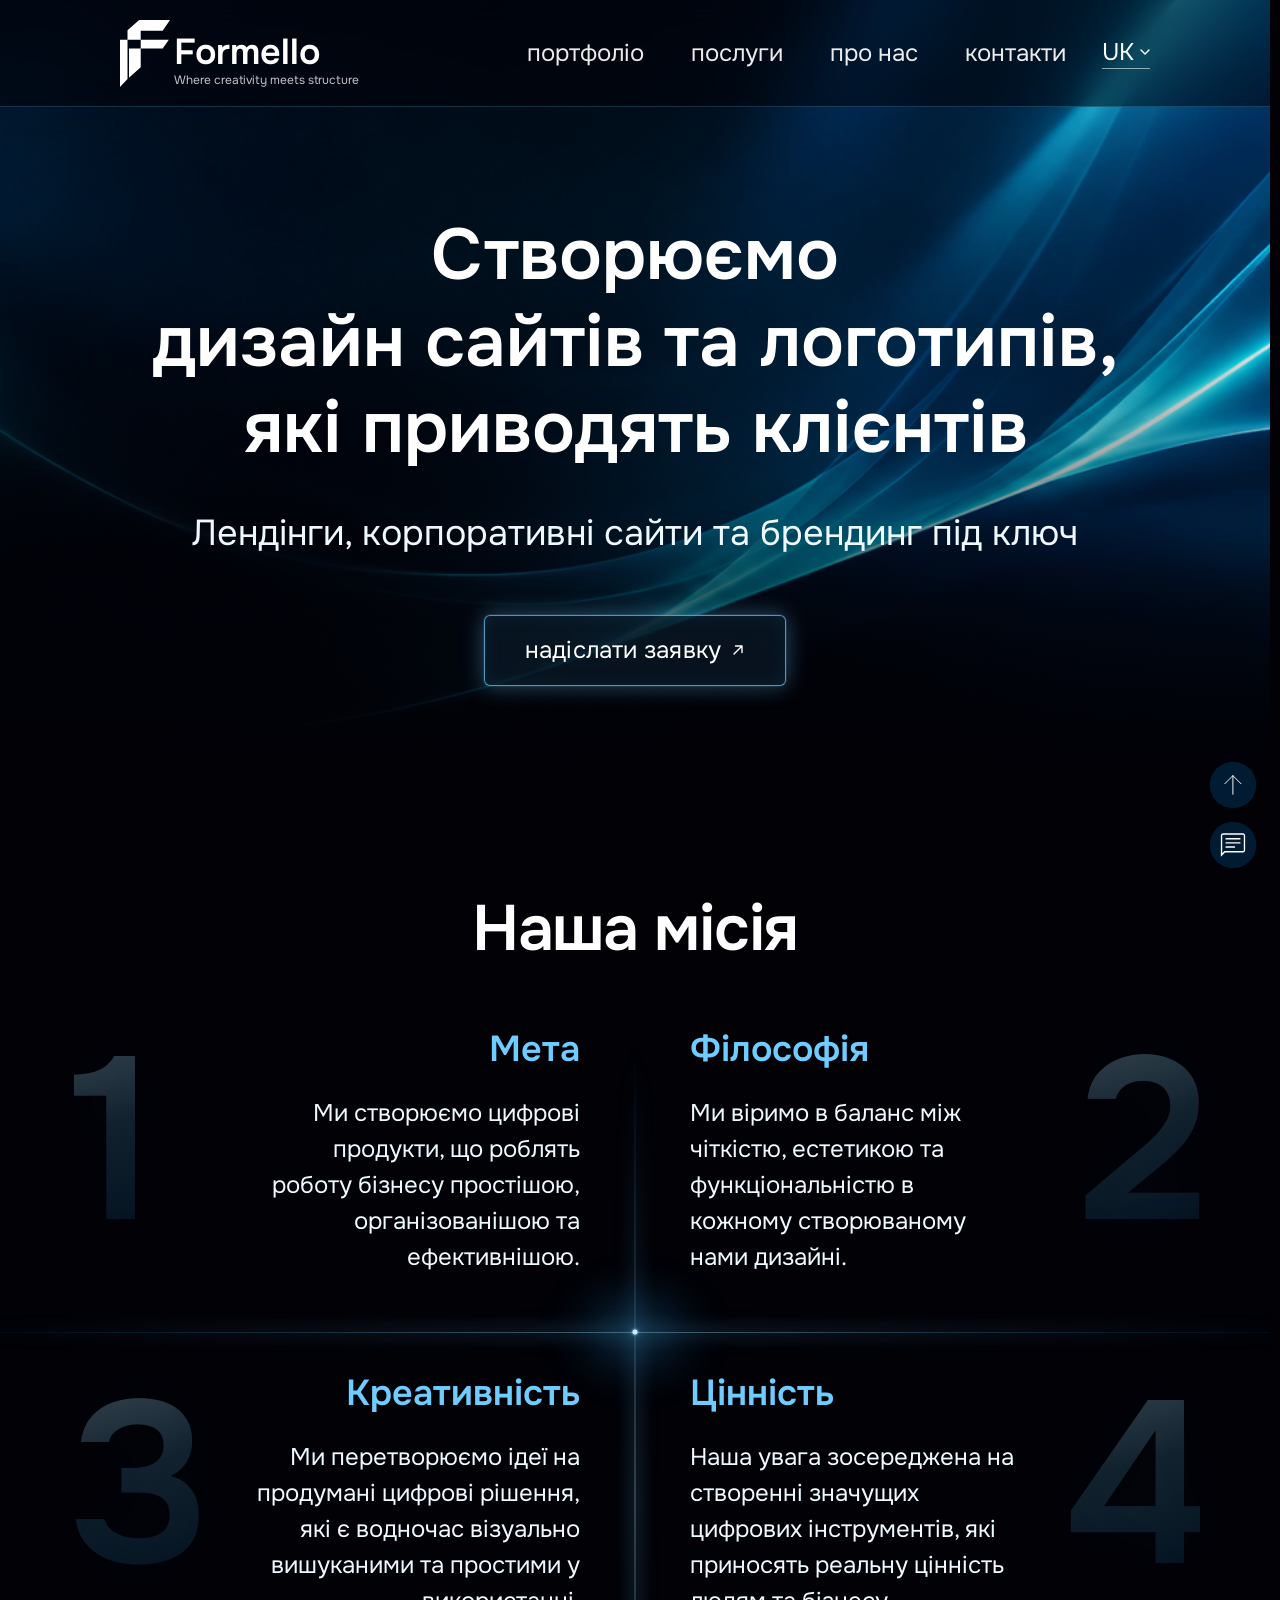
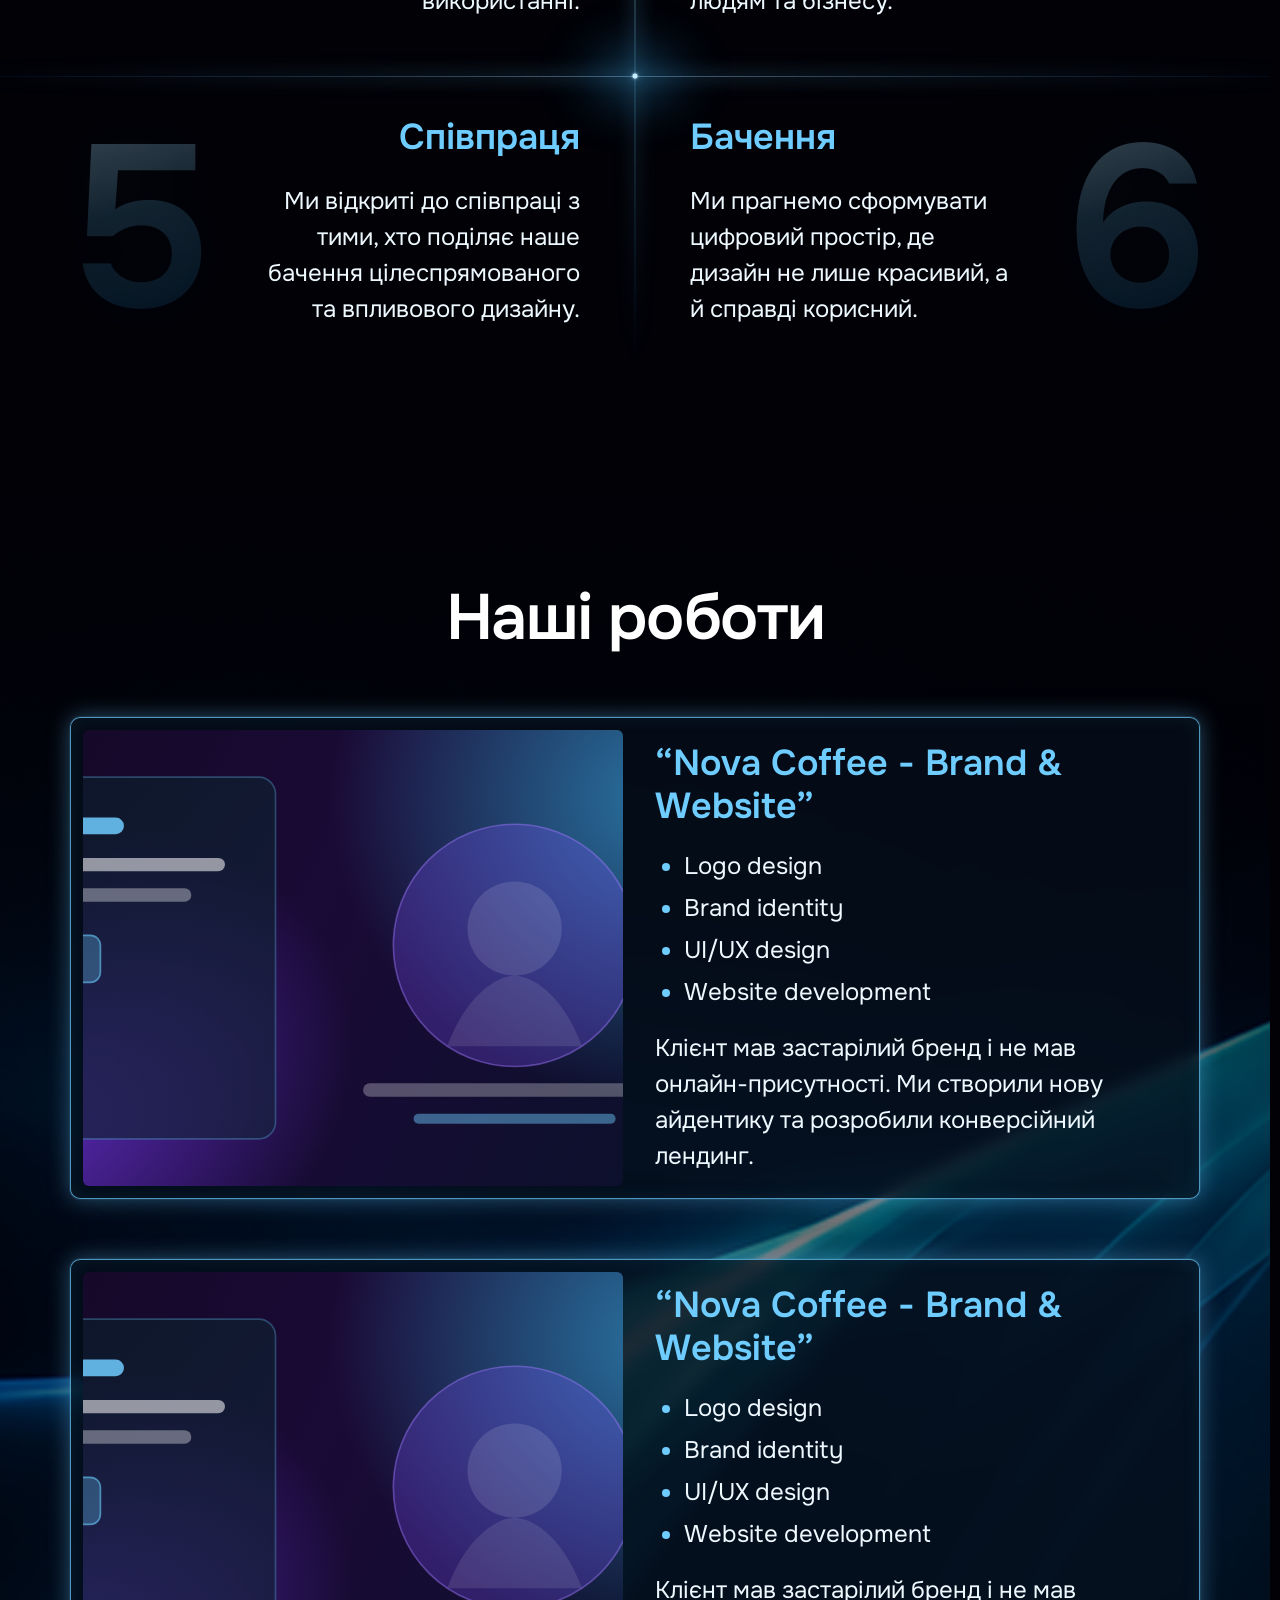
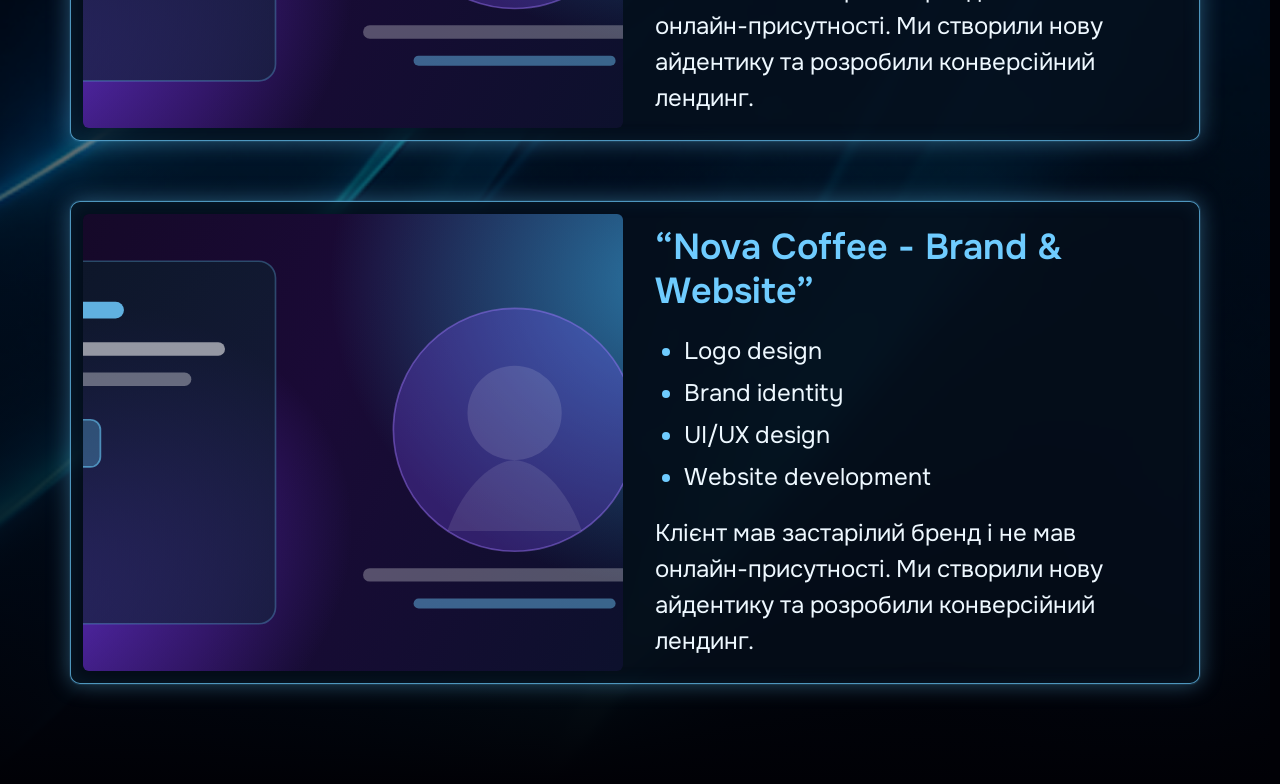
==== index.html @ 9271b9a9 "Add portfolio works section with UK/EN cards and atmospheric background. Co-authored-by: Cursor <cur" ====
<!DOCTYPE html>
<html lang="uk">
  <head>
    <meta charset="UTF-8" />
    <meta name="viewport" content="width=device-width, initial-scale=1.0" />
    <title data-i18n="title">Formello — дизайн сайтів та логотипів</title>
    <link rel="preconnect" href="https://fonts.googleapis.com" />
    <link rel="preconnect" href="https://fonts.gstatic.com" crossorigin />
    <link
      href="https://fonts.googleapis.com/css2?family=Onest:wght@400;600&display=swap"
      rel="stylesheet"
    />
    <link rel="stylesheet" href="styles.css" />
  </head>
  <body>
    <div class="page">
      <header class="site-header">
        <a class="logo" href="#top">
          <img
            class="logo__mark"
            src="assets/nav/logo-2.svg"
            width="50"
            height="67"
            alt=""
            aria-hidden="true"
          />
          <span class="logo__text">
            <span class="logo__name">Formello</span>
            <span class="logo__tag">Where creativity meets structure</span>
          </span>
        </a>

        <div class="header-right">
          <nav
            class="nav"
            id="site-nav"
            aria-label="Основна навігація"
            data-i18n-aria="navAria"
          >
            <a href="#portfolio" data-i18n="navPortfolio">портфоліо</a>
            <a href="#services" data-i18n="navServices">послуги</a>
            <a href="#about" data-i18n="navAbout">про нас</a>
            <a href="#contacts" data-i18n="navContacts">контакти</a>
          </nav>

          <button
            class="lang"
            type="button"
            data-lang="uk"
            aria-label="Мова: українська"
            data-i18n-aria="langAria"
          >
            <span class="lang__code">UK</span>
            <svg
              class="lang__chevron"
              width="10"
              height="6"
              viewBox="0 0 10 6"
              fill="none"
              aria-hidden="true"
            >
              <path
                d="M1 1l4 4 4-4"
                stroke="currentColor"
                stroke-width="1.4"
                stroke-linecap="round"
                stroke-linejoin="round"
              />
            </svg>
          </button>

          <button
            class="nav-toggle"
            type="button"
            aria-expanded="false"
            aria-controls="site-nav"
            aria-label="Відкрити меню"
            data-i18n-aria="menuOpenAria"
          >
            <span class="nav-toggle__box" aria-hidden="true">
              <span class="nav-toggle__bar"></span>
              <span class="nav-toggle__bar"></span>
              <span class="nav-toggle__bar"></span>
            </span>
          </button>
        </div>
      </header>
      <div class="nav-backdrop" data-close-nav aria-hidden="true"></div>

      <main>
        <section class="hero" id="top">
          <div class="hero__bg" aria-hidden="true">
            <img
              class="hero__bg-img"
              src="assets/hero/hero-bg.png"
              alt=""
              width="1536"
              height="1024"
              decoding="async"
              fetchpriority="high"
            />
            <div class="hero__bg-overlay"></div>
          </div>
          <div class="hero__content">
            <div class="hero__title-block">
              <h1 data-i18n-html="heroTitle">
                Створюємо<br />
                дизайн сайтів та логотипів,<br />
                які приводять клієнтів
              </h1>
              <p class="hero__sub" data-i18n="heroSub">
                Лендінги, корпоративні сайти та брендинг під ключ
              </p>
            </div>
            <button class="cta" type="button" data-open-request>
              <span data-i18n="cta">надіслати заявку</span>
              <svg
                class="cta__arrow"
                width="14"
                height="14"
                viewBox="0 0 14 14"
                fill="none"
                aria-hidden="true"
              >
                <path
                  d="M3 11L11 3M11 3H4.5M11 3V9.5"
                  stroke="currentColor"
                  stroke-width="1.4"
                  stroke-linecap="round"
                  stroke-linejoin="round"
                />
              </svg>
            </button>
          </div>
        </section>

        <section class="mission" id="about" aria-labelledby="mission-title">
          <div class="mission__inner">
            <h2 id="mission-title" data-i18n="missionTitle">Наша місія</h2>

            <div class="mission__body">
              <div class="mission__deco" aria-hidden="true">
                <span class="mission__line mission__line--v"></span>
                <span class="mission__line mission__line--h mission__line--h1"></span>
                <span class="mission__line mission__line--h mission__line--h2"></span>

                <span class="mission__node mission__node--1">
                  <span class="mission__flare"></span>
                  <span class="mission__mark"></span>
                </span>
                <span class="mission__node mission__node--2">
                  <span class="mission__flare"></span>
                  <span class="mission__mark"></span>
                </span>
              </div>

              <div class="mission__rows">
                <div class="mission__row">
                  <article class="mission__card mission__card--left">
                    <span class="mission__num" aria-hidden="true">1</span>
                    <div class="mission__copy">
                      <h3 data-i18n="goalTitle">Мета</h3>
                      <p data-i18n="goalText">
                        Ми створюємо цифрові продукти, що роблять роботу бізнесу
                        простішою, організованішою та ефективнішою.
                      </p>
                    </div>
                  </article>
                  <article class="mission__card mission__card--right">
                    <div class="mission__copy">
                      <h3 data-i18n="philosophyTitle">Філософія</h3>
                      <p data-i18n="philosophyText">
                        Ми віримо в баланс між чіткістю, естетикою та
                        функціональністю в кожному створюваному нами дизайні.
                      </p>
                    </div>
                    <span class="mission__num" aria-hidden="true">2</span>
                  </article>
                </div>

                <div class="mission__row">
                  <article class="mission__card mission__card--left">
                    <span class="mission__num" aria-hidden="true">3</span>
                    <div class="mission__copy">
                      <h3 data-i18n="creativityTitle">Креативність</h3>
                      <p data-i18n="creativityText">
                        Ми перетворюємо ідеї на продумані цифрові рішення, які є
                        водночас візуально вишуканими та простими у використанні.
                      </p>
                    </div>
                  </article>
                  <article class="mission__card mission__card--right">
                    <div class="mission__copy">
                      <h3 data-i18n="valueTitle">Цінність</h3>
                      <p data-i18n="valueText">
                        Наша увага зосереджена на створенні значущих цифрових
                        інструментів, які приносять реальну цінність людям та
                        бізнесу.
                      </p>
                    </div>
                    <span class="mission__num" aria-hidden="true">4</span>
                  </article>
                </div>

                <div class="mission__row">
                  <article class="mission__card mission__card--left">
                    <span class="mission__num" aria-hidden="true">5</span>
                    <div class="mission__copy">
                      <h3 data-i18n="collabTitle">Співпраця</h3>
                      <p data-i18n="collabText">
                        Ми відкриті до співпраці з тими, хто поділяє наше
                        бачення цілеспрямованого та впливового дизайну.
                      </p>
                    </div>
                  </article>
                  <article class="mission__card mission__card--right">
                    <div class="mission__copy">
                      <h3 data-i18n="visionTitle">Бачення</h3>
                      <p data-i18n="visionText">
                        Ми прагнемо сформувати цифровий простір, де дизайн не
                        лише красивий, а й справді корисний.
                      </p>
                    </div>
                    <span class="mission__num" aria-hidden="true">6</span>
                  </article>
                </div>
              </div>
            </div>
          </div>
        </section>

        <section class="works" id="portfolio" aria-labelledby="works-title">
          <div class="works__bg" aria-hidden="true">
            <img
              class="works__bg-img"
              src="assets/portfolio/portfolio-bg.png"
              alt=""
              width="2532"
              height="1375"
              decoding="async"
            />
            <div class="works__bg-overlay"></div>
          </div>
          <div class="works__inner">
            <h2 id="works-title" data-i18n="worksTitle">Наші роботи</h2>

            <div class="works__list">
              <article class="works__card">
                <div class="works__media">
                  <img
                    src="assets/works/work-placeholder.svg"
                    alt=""
                    width="588"
                    height="271"
                    loading="lazy"
                    decoding="async"
                  />
                </div>
                <div class="works__copy">
                  <h3 data-i18n="works1Title">“Nova Coffee - Brand &amp; Website”</h3>
                  <ul class="works__services">
                    <li data-i18n="works1Service1">Logo design</li>
                    <li data-i18n="works1Service2">Brand identity</li>
                    <li data-i18n="works1Service3">UI/UX design</li>
                    <li data-i18n="works1Service4">Website development</li>
                  </ul>
                  <p data-i18n="works1Text">
                    Клієнт мав застарілий бренд і не мав онлайн-присутності. Ми
                    створили нову айдентику та розробили конверсійний лендинг.
                  </p>
                </div>
              </article>

              <article class="works__card">
                <div class="works__media">
                  <img
                    src="assets/works/work-placeholder.svg"
                    alt=""
                    width="588"
                    height="271"
                    loading="lazy"
                    decoding="async"
                  />
                </div>
                <div class="works__copy">
                  <h3 data-i18n="works2Title">“Nova Coffee - Brand &amp; Website”</h3>
                  <ul class="works__services">
                    <li data-i18n="works2Service1">Logo design</li>
                    <li data-i18n="works2Service2">Brand identity</li>
                    <li data-i18n="works2Service3">UI/UX design</li>
                    <li data-i18n="works2Service4">Website development</li>
                  </ul>
                  <p data-i18n="works2Text">
                    Клієнт мав застарілий бренд і не мав онлайн-присутності. Ми
                    створили нову айдентику та розробили конверсійний лендинг.
                  </p>
                </div>
              </article>

              <article class="works__card">
                <div class="works__media">
                  <img
                    src="assets/works/work-placeholder.svg"
                    alt=""
                    width="588"
                    height="271"
                    loading="lazy"
                    decoding="async"
                  />
                </div>
                <div class="works__copy">
                  <h3 data-i18n="works3Title">“Nova Coffee - Brand &amp; Website”</h3>
                  <ul class="works__services">
                    <li data-i18n="works3Service1">Logo design</li>
                    <li data-i18n="works3Service2">Brand identity</li>
                    <li data-i18n="works3Service3">UI/UX design</li>
                    <li data-i18n="works3Service4">Website development</li>
                  </ul>
                  <p data-i18n="works3Text">
                    Клієнт мав застарілий бренд і не мав онлайн-присутності. Ми
                    створили нову айдентику та розробили конверсійний лендинг.
                  </p>
                </div>
              </article>
            </div>
          </div>
        </section>
      </main>

      <aside class="fabs" aria-label="Швидкі дії" data-i18n-aria="fabsAria">
        <a class="fab" href="#top" aria-label="Вгору" data-i18n-aria="fabTop">
          <img
            src="assets/hero/fab-up.svg"
            width="56"
            height="56"
            alt=""
            aria-hidden="true"
          />
        </a>
        <button class="fab" type="button" aria-label="Чат" data-i18n-aria="fabChat">
          <img
            src="assets/hero/fab-message.svg"
            width="56"
            height="56"
            alt=""
            aria-hidden="true"
          />
        </button>
      </aside>
    </div>

    <div
      class="modal"
      id="request-modal"
      hidden
      aria-hidden="true"
    >
      <div class="modal__backdrop" data-close-request tabindex="-1"></div>
      <div
        class="modal__dialog"
        role="dialog"
        aria-modal="true"
        aria-labelledby="request-title"
      >
        <button
          class="modal__close"
          type="button"
          data-close-request
          data-i18n-aria="formCloseAria"
          aria-label="Закрити"
        >
          <svg width="16" height="16" viewBox="0 0 16 16" fill="none" aria-hidden="true">
            <path
              d="M4 4l8 8M12 4L4 12"
              stroke="currentColor"
              stroke-width="1.5"
              stroke-linecap="round"
            />
          </svg>
        </button>

        <div class="modal__view modal__view--form" data-view="form">
          <h2 id="request-title" class="modal__title" data-i18n="formTitle">
            Надіслати заявку
          </h2>
          <p class="modal__lead" data-i18n="formLead">
            Залиште контакти — ми відповімо протягом робочого дня.
          </p>

          <form class="request-form" id="request-form" novalidate>
            <div class="field">
              <label for="request-name" data-i18n="formName">Імʼя</label>
              <input
                id="request-name"
                name="name"
                type="text"
                autocomplete="name"
                data-i18n-placeholder="formNamePh"
                placeholder="Ваше імʼя"
              />
              <p class="field__error" data-error-for="name" hidden></p>
            </div>

            <div class="field">
              <label for="request-email" data-i18n="formEmail">Email</label>
              <input
                id="request-email"
                name="email"
                type="email"
                autocomplete="email"
                inputmode="email"
                data-i18n-placeholder="formEmailPh"
                placeholder="name@company.com"
              />
              <p class="field__error" data-error-for="email" hidden></p>
            </div>

            <div class="field">
              <label for="request-phone" data-i18n="formPhone">Телефон</label>
              <input
                id="request-phone"
                name="phone"
                type="tel"
                autocomplete="tel"
                inputmode="tel"
                data-i18n-placeholder="formPhonePh"
                placeholder="+380..."
              />
              <p class="field__error" data-error-for="phone" hidden></p>
            </div>

            <div class="field">
              <label for="request-message" data-i18n="formMessage">Повідомлення</label>
              <textarea
                id="request-message"
                name="message"
                rows="3"
                data-i18n-placeholder="formMessagePh"
                placeholder="Коротко опишіть задачу"
              ></textarea>
              <p class="field__error" data-error-for="message" hidden></p>
            </div>

            <button class="cta request-form__submit" type="submit">
              <span data-i18n="formSubmit">надіслати</span>
            </button>
          </form>
        </div>

        <div class="modal__view modal__view--success" data-view="success" hidden>
          <div class="modal__success-icon" aria-hidden="true">
            <svg width="28" height="28" viewBox="0 0 28 28" fill="none">
              <circle cx="14" cy="14" r="13" stroke="currentColor" stroke-width="1.4" />
              <path
                d="M8 14.5l4 4 8-9"
                stroke="currentColor"
                stroke-width="1.6"
                stroke-linecap="round"
                stroke-linejoin="round"
              />
            </svg>
          </div>
          <h2 class="modal__title" data-i18n="formSuccessTitle">Заявку надіслано</h2>
          <p class="modal__lead" data-i18n="formSuccessText">
            Дякуємо! Ми отримали вашу заявку і скоро звʼяжемося з вами.
          </p>
          <button class="cta" type="button" data-close-request>
            <span data-i18n="formSuccessClose">закрити</span>
          </button>
        </div>
      </div>
    </div>

    <script src="script.js"></script>
  </body>
</html>
---- styles.css ----
:root {
  --bg: #010106;
  --text: #ffffff;
  --text-muted: rgba(255, 255, 255, 0.72);
  --text-secondary: #eef8ff;
  --accent: #6fccff;
  --line: rgba(1, 54, 94, 0.85);
  --cta-fill: rgba(10, 26, 40, 0.72);
  --cta-border: rgba(91, 174, 219, 0.85);
  --cta-glow: rgba(91, 174, 219, 0.45);
  --number: rgba(91, 174, 219, 0.22);
  --container: 1200px;
  --pad-x: clamp(20px, 5.5vw, 120px);
  --font: "Onest", sans-serif;
  /* Desktop type scale — Onest Regular (400) / SemiBold (600) only */
  --fs-h1: 72px;
  --fw-h1: 600;
  --lh-h1: 1.2;
  --fs-h2: 64px;
  --fw-h2: 600;
  --lh-h2: 1.2;
  --fs-h3: 56px;
  --fw-h3: 400;
  --lh-h3: 1.2;
  --fs-h4: 36px;
  --fw-h4: 600;
  --lh-h4: 1.2;
  --fs-h5: 36px;
  --fw-h5: 400;
  --lh-h5: 1.2;
  --fs-body: 24px;
  --fw-body: 400;
  --lh-body: 1.5;
  --fs-btn: 24px;
  --fw-btn: 400;
  --lh-btn: 1.2;
}

*,
*::before,
*::after {
  box-sizing: border-box;
}

html {
  scroll-behavior: smooth;
  scrollbar-gutter: stable;
  scrollbar-width: thin;
  scrollbar-color: rgba(104, 196, 248, 0.45) rgba(0, 8, 18, 0.95);
}

body {
  margin: 0;
  min-height: 100vh;
  font-family: var(--font);
  font-size: var(--fs-body);
  font-weight: var(--fw-body);
  line-height: var(--lh-body);
  color: var(--text);
  background: var(--bg);
  -webkit-font-smoothing: antialiased;
  text-rendering: optimizeLegibility;
}

/* Type scale utilities — desktop tokens; clamp on sections for smaller viewports */
.type-h1 {
  font-size: var(--fs-h1);
  font-weight: var(--fw-h1);
  line-height: var(--lh-h1);
}

.type-h2 {
  font-size: var(--fs-h2);
  font-weight: var(--fw-h2);
  line-height: var(--lh-h2);
}

.type-h3 {
  font-size: var(--fs-h3);
  font-weight: var(--fw-h3);
  line-height: var(--lh-h3);
}

.type-h4 {
  font-size: var(--fs-h4);
  font-weight: var(--fw-h4);
  line-height: var(--lh-h4);
}

.type-h5 {
  font-size: var(--fs-h5);
  font-weight: var(--fw-h5);
  line-height: var(--lh-h5);
}

.type-body {
  font-size: var(--fs-body);
  font-weight: var(--fw-body);
  line-height: var(--lh-body);
}

.type-btn {
  font-size: var(--fs-btn);
  font-weight: var(--fw-btn);
  line-height: var(--lh-btn);
}

::-webkit-scrollbar {
  width: 10px;
  height: 10px;
}

::-webkit-scrollbar-track {
  background: rgba(0, 8, 18, 0.95);
}

::-webkit-scrollbar-thumb {
  background: linear-gradient(
    180deg,
    rgba(91, 174, 219, 0.55),
    rgba(40, 110, 150, 0.7)
  );
  border: 2px solid rgba(0, 8, 18, 0.95);
  border-radius: 999px;
}

::-webkit-scrollbar-thumb:hover {
  background: linear-gradient(
    180deg,
    rgba(126, 207, 245, 0.75),
    rgba(104, 196, 248, 0.55)
  );
}

::-webkit-scrollbar-corner {
  background: rgba(0, 8, 18, 0.95);
}

[data-i18n],
[data-i18n-html],
.lang__code {
  transition:
    opacity 0.22s ease,
    transform 0.22s ease;
}

.is-lang-fading [data-i18n],
.is-lang-fading [data-i18n-html],
.is-lang-fading .lang__code {
  opacity: 0;
  transform: translateY(4px);
}

a {
  color: inherit;
  text-decoration: none;
}

button {
  font: inherit;
  color: inherit;
  background: none;
  border: 0;
  cursor: pointer;
  padding: 0;
}

.page {
  position: relative;
  overflow-x: clip;
}

/* ——— Header ——— */
.site-header {
  position: absolute;
  inset: 0 0 auto;
  z-index: 20;
  display: flex;
  align-items: center;
  justify-content: space-between;
  gap: 24px;
  height: 107px;
  padding: 0 var(--pad-x);
  max-width: 1440px;
  margin: 0 auto;
  width: 100%;
}

.site-header::before {
  content: "";
  position: absolute;
  top: 0;
  left: 50%;
  z-index: -1;
  width: 100vw;
  height: 100%;
  transform: translateX(-50%);
  background: rgba(1, 1, 6, 0.5);
  backdrop-filter: blur(14px);
  -webkit-backdrop-filter: blur(14px);
  border-bottom: 1px solid rgba(111, 204, 255, 0.22);
  pointer-events: none;
}

.logo {
  display: flex;
  align-items: center;
  gap: 4px;
  flex-shrink: 0;
  color: var(--text);
  min-height: 67px;
}

.logo__mark {
  flex-shrink: 0;
  width: 50px;
  height: 67px;
  display: block;
}

.logo__text {
  display: flex;
  flex-direction: column;
  gap: 0;
  padding-top: 12px;
}

.logo__name {
  font-size: var(--fs-h4);
  font-weight: var(--fw-h4);
  line-height: var(--lh-h4);
  letter-spacing: 0;
}

.logo__tag {
  font-size: 12px;
  font-weight: 400;
  line-height: 1.15;
  opacity: 0.75;
}

.header-right {
  display: flex;
  align-items: center;
  gap: 36px;
}

.nav {
  display: flex;
  align-items: center;
  gap: 28px;
}

.nav a {
  font-size: var(--fs-btn);
  font-weight: var(--fw-btn);
  letter-spacing: 0;
  line-height: var(--lh-btn);
  text-transform: lowercase;
  opacity: 0.92;
  transition: opacity 0.2s ease;
}

.nav a:hover {
  opacity: 1;
}

.nav-toggle {
  display: none;
  align-items: center;
  justify-content: center;
  flex-shrink: 0;
  width: 44px;
  height: 44px;
  margin: -6px -8px -6px 0;
  color: var(--text);
  border-radius: 6px;
  transition: background 0.2s ease, color 0.2s ease;
}

.nav-toggle:hover {
  color: var(--accent);
}

.nav-toggle__box {
  position: relative;
  display: block;
  width: 22px;
  height: 16px;
}

.nav-toggle__bar {
  position: absolute;
  left: 0;
  right: 0;
  height: 1.5px;
  background: currentColor;
  border-radius: 1px;
  transition:
    transform 0.24s ease,
    opacity 0.24s ease,
    top 0.24s ease;
}

.nav-toggle__bar:nth-child(1) {
  top: 0;
}

.nav-toggle__bar:nth-child(2) {
  top: 7px;
}

.nav-toggle__bar:nth-child(3) {
  top: 14px;
}

body.is-nav-open .nav-toggle__bar:nth-child(1) {
  top: 7px;
  transform: rotate(45deg);
}

body.is-nav-open .nav-toggle__bar:nth-child(2) {
  opacity: 0;
}

body.is-nav-open .nav-toggle__bar:nth-child(3) {
  top: 7px;
  transform: rotate(-45deg);
}

.nav-backdrop {
  display: none;
}

.lang {
  display: inline-flex;
  align-items: center;
  gap: 6px;
  font-size: var(--fs-btn);
  font-weight: var(--fw-btn);
  letter-spacing: 0;
  line-height: var(--lh-btn);
  padding-bottom: 2px;
  border-bottom: 1px solid rgba(255, 255, 255, 0.55);
}

.lang__chevron {
  display: block;
  transition: transform 0.25s ease;
  transform-origin: center;
}

.lang[data-lang="en"] .lang__chevron {
  transform: scaleY(-1);
}

/* ——— Hero ——— */
.hero {
  position: relative;
  display: flex;
  align-items: center;
  justify-content: center;
  min-height: 100vh;
  min-height: 100dvh;
  padding: 107px var(--pad-x) 96px;
  overflow: hidden;
}

.hero__bg {
  position: absolute;
  inset: 0;
  pointer-events: none;
  overflow: hidden;
  background: var(--bg);
}

.hero__bg-img {
  position: absolute;
  left: -0.01%;
  top: -68.27%;
  width: 118.32%;
  height: 168.28%;
  max-width: none;
  object-fit: cover;
  display: block;
}

.hero__bg-overlay {
  position: absolute;
  inset: 0;
  background: linear-gradient(
    to top,
    var(--bg) 0%,
    rgba(1, 1, 6, 0) 63.942%
  );
}

.hero__content {
  position: relative;
  z-index: 1;
  width: 100%;
  max-width: 1200px;
  display: flex;
  flex-direction: column;
  align-items: center;
  justify-content: center;
  gap: 60px;
  padding: 100px 0;
  text-align: center;
  animation: fade-up 0.9s ease both;
}

.hero__title-block {
  display: flex;
  flex-direction: column;
  align-items: center;
  gap: 40px;
  width: 100%;
}

.hero h1 {
  margin: 0;
  width: 100%;
  font-size: clamp(32px, 5vw, var(--fs-h1));
  font-weight: var(--fw-h1);
  line-height: var(--lh-h1);
  letter-spacing: 0;
}

.hero__sub {
  margin: 0;
  max-width: 100%;
  font-size: clamp(16px, 2.5vw, var(--fs-h5));
  font-weight: var(--fw-h5);
  line-height: var(--lh-h5);
  color: var(--text-secondary);
}

.cta {
  display: inline-flex;
  align-items: center;
  justify-content: center;
  gap: 10px;
  margin-top: 0;
  min-height: 48px;
  padding: 20px 40px;
  font-size: var(--fs-btn);
  font-weight: var(--fw-btn);
  line-height: var(--lh-btn);
  letter-spacing: 0.01em;
  text-transform: lowercase;
  color: var(--text);
  background: var(--cta-fill);
  border: 1px solid var(--cta-border);
  border-radius: 6px;
  box-shadow:
    0 0 0 1px rgba(91, 174, 219, 0.12),
    0 0 22px var(--cta-glow),
    inset 0 0 18px rgba(46, 143, 176, 0.12);
  backdrop-filter: blur(8px);
  transition:
    transform 0.25s ease,
    box-shadow 0.25s ease,
    border-color 0.25s ease;
  animation: cta-pulse 3.6s ease-in-out infinite;
}

.hero .cta {
  margin-top: 0;
}

.cta:hover {
  transform: translateY(-1px);
  border-color: #7ecff5;
  box-shadow:
    0 0 0 1px rgba(126, 207, 245, 0.2),
    0 0 28px rgba(104, 196, 248, 0.55),
    inset 0 0 20px rgba(46, 143, 176, 0.18);
}

.cta__arrow {
  flex-shrink: 0;
  width: 14px;
  height: 14px;
  display: block;
}

/* ——— Request modal ——— */
body.is-modal-open,
body.is-nav-open {
  overflow: hidden;
  padding-right: var(--scrollbar-comp, 0px);
}

.modal {
  position: fixed;
  inset: 0;
  z-index: 80;
  display: grid;
  place-items: center;
  padding: 24px;
  opacity: 0;
  pointer-events: none;
  transition: opacity 0.24s ease;
}

.modal.is-open {
  opacity: 1;
  pointer-events: auto;
}

.modal[hidden] {
  display: none;
}

.modal.is-open[hidden] {
  display: grid;
}

.modal__backdrop {
  position: absolute;
  inset: 0;
  background: rgba(0, 4, 12, 0.72);
  backdrop-filter: blur(10px);
}

.modal__dialog {
  position: relative;
  z-index: 1;
  width: min(560px, 100%);
  max-height: calc(100vh - 48px);
  overflow: hidden;
  padding: 24px 24px 20px;
  color: var(--text);
  background: rgba(6, 16, 28, 0.92);
  border: 1px solid var(--cta-border);
  border-radius: 10px;
  box-shadow:
    0 0 0 1px rgba(91, 174, 219, 0.12),
    0 0 36px var(--cta-glow),
    inset 0 0 24px rgba(46, 143, 176, 0.08);
  transform: translateY(10px) scale(0.98);
  opacity: 0;
  transition:
    transform 0.24s ease,
    opacity 0.24s ease;
}

.modal.is-open .modal__dialog {
  transform: translateY(0) scale(1);
  opacity: 1;
}

.modal__close {
  position: absolute;
  top: 12px;
  right: 12px;
  width: 32px;
  height: 32px;
  display: grid;
  place-items: center;
  border-radius: 50%;
  color: var(--text);
  border: 1px solid rgba(160, 200, 230, 0.28);
  background: rgba(0, 18, 36, 0.55);
  transition:
    border-color 0.2s ease,
    transform 0.2s ease;
}

.modal__close:hover {
  transform: translateY(-1px);
  border-color: rgba(104, 196, 248, 0.7);
}

.modal__title {
  margin: 0 36px 6px 0;
  font-size: 28px;
  font-weight: var(--fw-h4);
  line-height: var(--lh-h4);
  letter-spacing: -0.02em;
}

.modal__lead {
  margin: 0 0 14px;
  color: var(--text-muted);
  font-size: 16px;
  font-weight: var(--fw-body);
  line-height: 1.4;
}

.modal__view {
  transition:
    opacity 0.22s ease,
    transform 0.22s ease;
}

.modal__view.is-fading-out {
  opacity: 0;
  transform: translateY(4px);
  pointer-events: none;
}

.modal__view.is-fading-in {
  opacity: 0;
  transform: translateY(4px);
}

.modal__view--success {
  text-align: center;
  padding-top: 8px;
}

.modal__success-icon {
  width: 48px;
  height: 48px;
  margin: 0 auto 14px;
  display: grid;
  place-items: center;
  color: var(--accent);
  border-radius: 50%;
  border: 1px solid rgba(104, 196, 248, 0.45);
  box-shadow: 0 0 22px rgba(91, 174, 219, 0.28);
}

.request-form {
  display: grid;
  grid-template-columns: 1fr 1fr;
  gap: 10px 14px;
}

.request-form .field:nth-child(3),
.request-form .field:nth-child(4),
.request-form__submit {
  grid-column: 1 / -1;
}

.field {
  display: grid;
  gap: 4px;
  text-align: left;
  align-content: start;
}

.field label {
  font-size: 14px;
  font-weight: var(--fw-btn);
  line-height: 1.2;
  letter-spacing: 0.02em;
  color: rgba(255, 255, 255, 0.86);
}

.field input,
.field textarea {
  width: 100%;
  font-family: inherit;
  font-size: 16px;
  font-weight: var(--fw-body);
  line-height: 1.3;
  color: var(--text);
  background: rgba(0, 12, 24, 0.72);
  border: 1px solid rgba(120, 170, 210, 0.28);
  border-radius: 6px;
  padding: 10px 12px;
  outline: none;
  transition:
    border-color 0.2s ease,
    box-shadow 0.2s ease;
  resize: none;
}

.field textarea {
  min-height: 72px;
  height: 72px;
}

.field input::placeholder,
.field textarea::placeholder {
  color: rgba(255, 255, 255, 0.38);
}

.field input:focus,
.field textarea:focus {
  border-color: var(--cta-border);
  box-shadow: 0 0 0 3px rgba(91, 174, 219, 0.16);
}

.field.is-invalid input,
.field.is-invalid textarea {
  border-color: rgba(255, 120, 120, 0.75);
  box-shadow: 0 0 0 3px rgba(255, 120, 120, 0.12);
}

.field__error {
  margin: 0;
  min-height: 0;
  font-size: 12px;
  line-height: 1.3;
  color: #ff9b9b;
  opacity: 1;
  transform: none;
  transition:
    opacity 0.22s ease,
    transform 0.22s ease;
}

.field__error[hidden] {
  display: none;
}

.request-form__submit {
  width: 100%;
  margin-top: 4px;
  min-height: 44px;
  padding: 12px 24px;
  font-size: 18px;
  animation: none;
}

.modal__view--success .cta {
  margin-top: 8px;
  min-height: 44px;
  padding: 12px 24px;
  font-size: 18px;
  animation: none;
}

@media (max-width: 520px) {
  .request-form {
    grid-template-columns: 1fr;
  }

  .request-form .field:nth-child(3),
  .request-form .field:nth-child(4),
  .request-form__submit {
    grid-column: auto;
  }

  .modal__title {
    font-size: 24px;
  }

  .modal {
    padding: 16px;
  }

  .modal__dialog {
    max-height: calc(100vh - 32px);
    padding: 20px 18px 16px;
  }
}

@media (prefers-reduced-motion: reduce) {
  .modal,
  .modal__dialog,
  .modal__view {
    transition: none;
  }

  .modal__view.is-fading-out,
  .modal__view.is-fading-in {
    opacity: 1;
    transform: none;
  }
}

/* ——— Mission ——— */
.mission {
  position: relative;
  background: var(--bg);
  overflow: clip;
}

.mission__inner {
  width: min(1440px, 100%);
  margin: 0 auto;
  padding: 100px var(--pad-x);
  display: flex;
  flex-direction: column;
  align-items: center;
  gap: 60px;
}

.mission h2 {
  margin: 0;
  width: min(var(--container), 100%);
  text-align: center;
  font-size: clamp(36px, 4.4vw, var(--fs-h2));
  font-weight: var(--fw-h2);
  line-height: var(--lh-h2);
  letter-spacing: -0.02em;
  color: var(--text);
}

.mission__body {
  position: relative;
  width: min(var(--container), 100%);
}

.mission__deco {
  /* Full 1440 artboard breakout like Figma "line decore" */
  position: absolute;
  top: 0;
  left: 50%;
  width: 1440px;
  height: 952px;
  transform: translateX(-50%);
  pointer-events: none;
  z-index: 0;
}

.mission__line {
  position: absolute;
  display: block;
  pointer-events: none;
  overflow: visible;
}

/* Vertical divider — soft fade + gentle cyan bloom */
.mission__line--v {
  left: 50%;
  top: 22px;
  width: 1px;
  height: 908px;
  transform: translateX(-50%);
  background: linear-gradient(
    180deg,
    transparent 0%,
    rgba(1, 54, 94, 0.25) 6%,
    rgba(91, 174, 219, 0.28) 22%,
    rgba(184, 231, 255, 0.42) 50%,
    rgba(91, 174, 219, 0.28) 78%,
    rgba(1, 54, 94, 0.25) 94%,
    transparent 100%
  );
  box-shadow: 0 0 10px rgba(111, 204, 255, 0.12);
}

.mission__line--v::after {
  content: "";
  position: absolute;
  top: 0;
  left: 50%;
  width: 14px;
  height: 100%;
  transform: translateX(-50%);
  background: linear-gradient(
    180deg,
    transparent 0%,
    rgba(111, 204, 255, 0.08) 20%,
    rgba(111, 204, 255, 0.16) 50%,
    rgba(111, 204, 255, 0.08) 80%,
    transparent 100%
  );
  filter: blur(8px);
  pointer-events: none;
}

/* Full-bleed horizontals — soft edge fade through row gaps */
.mission__line--h {
  left: 0;
  width: 1440px;
  height: 1px;
  background: linear-gradient(
    90deg,
    transparent 0%,
    rgba(1, 54, 94, 0.2) 8%,
    rgba(91, 174, 219, 0.22) 28%,
    rgba(184, 231, 255, 0.38) 50%,
    rgba(91, 174, 219, 0.22) 72%,
    rgba(1, 54, 94, 0.2) 92%,
    transparent 100%
  );
  box-shadow: 0 0 10px rgba(111, 204, 255, 0.1);
}

.mission__line--h::after {
  content: "";
  position: absolute;
  left: 0;
  top: 50%;
  width: 100%;
  height: 14px;
  transform: translateY(-50%);
  background: linear-gradient(
    90deg,
    transparent 0%,
    rgba(111, 204, 255, 0.06) 20%,
    rgba(111, 204, 255, 0.14) 50%,
    rgba(111, 204, 255, 0.06) 80%,
    transparent 100%
  );
  filter: blur(8px);
  pointer-events: none;
}

.mission__line--h1 {
  top: 304px;
}

.mission__line--h2 {
  top: 648px;
}

/* Soft bloom + dots centered on line intersections */
.mission__node {
  position: absolute;
  left: 50%;
  width: 280px;
  height: 180px;
  transform: translate(-50%, -50%);
  pointer-events: none;
}

.mission__node--1 {
  top: calc(304px + 0.5px);
}

.mission__node--2 {
  top: calc(648px + 0.5px);
}

/* Figma layer-blur glow — soft cyan bloom around the node */
.mission__flare {
  position: absolute;
  left: 50%;
  top: 50%;
  width: 140px;
  height: 90px;
  transform: translate(-50%, -50%);
  border-radius: 50%;
  background: radial-gradient(
    ellipse at 50% 50%,
    rgba(143, 217, 255, 0.55) 0%,
    rgba(0, 120, 190, 0.32) 32%,
    rgba(1, 54, 94, 0.14) 55%,
    transparent 70%
  );
  filter: blur(24px);
  opacity: 0.9;
  pointer-events: none;
}

.mission__mark {
  position: absolute;
  left: 50%;
  top: 50%;
  z-index: 1;
  width: 5px;
  height: 5px;
  border-radius: 50%;
  background: #c5ecff;
  box-shadow:
    0 0 3px rgba(197, 236, 255, 0.9),
    0 0 8px rgba(111, 204, 255, 0.55);
  transform: translate(-50%, -50%);
  animation: mission-node-pulse 3.2s ease-in-out infinite;
}

@keyframes mission-node-pulse {
  0%,
  100% {
    opacity: 0.88;
    filter: brightness(1);
  }
  50% {
    opacity: 1;
    filter: brightness(1.18);
  }
}

.mission__rows {
  position: relative;
  z-index: 1;
  display: flex;
  flex-direction: column;
  gap: 80px;
}

.mission__row {
  display: flex;
  justify-content: space-between;
  align-items: flex-start;
  gap: 40px;
  width: 100%;
}

.mission__card {
  position: relative;
  display: flex;
  align-items: flex-start;
  justify-content: space-between;
  width: min(510px, 100%);
  min-height: 264px;
  overflow: visible;
}

.mission__num {
  position: relative;
  z-index: 0;
  flex-shrink: 0;
  font-size: clamp(120px, 18vw, 264px);
  font-weight: 600;
  line-height: 1;
  letter-spacing: -0.04em;
  user-select: none;
  pointer-events: none;
  color: transparent;
  background: linear-gradient(
    165deg,
    rgba(184, 231, 255, 0.34) 0%,
    rgba(91, 174, 219, 0.2) 42%,
    rgba(1, 54, 94, 0.28) 100%
  );
  -webkit-background-clip: text;
  background-clip: text;
  filter: drop-shadow(0 0 28px rgba(111, 204, 255, 0.14));
  opacity: 0.9;
}

.mission__copy {
  position: relative;
  z-index: 1;
  width: min(330px, 100%);
  display: flex;
  flex-direction: column;
  gap: 24px;
}

.mission__card--left .mission__copy {
  text-align: right;
}

.mission__card--right .mission__copy {
  text-align: left;
}

.mission__copy h3 {
  margin: 0;
  font-size: clamp(24px, 2.5vw, var(--fs-h4));
  font-weight: var(--fw-h4);
  line-height: var(--lh-h4);
  color: var(--accent);
}

.mission__copy p {
  margin: 0;
  font-size: clamp(16px, 1.7vw, var(--fs-body));
  font-weight: var(--fw-body);
  line-height: var(--lh-body);
  color: var(--text-secondary);
}

/* ——— Works / Portfolio ——— */
.works {
  position: relative;
  background: var(--bg);
  overflow: clip;
}

.works__bg {
  position: absolute;
  inset: 0;
  z-index: 0;
  pointer-events: none;
  overflow: hidden;
  background: var(--bg);
}

/* Figma 1440: asset 2532×1375, full-bleed; bright trails anchored left */
.works__bg-img {
  position: absolute;
  inset: 0;
  width: 100%;
  height: 100%;
  max-width: none;
  object-fit: cover;
  object-position: left center;
  display: block;
}

/* Hero-style edge fade + navy veil so trails sit in the same atmosphere as mission */
.works__bg-overlay {
  position: absolute;
  inset: 0;
  background:
    linear-gradient(
      to bottom,
      var(--bg) 0%,
      rgba(1, 1, 6, 0) 36.058%,
      rgba(1, 1, 6, 0) 63.942%,
      var(--bg) 100%
    ),
    rgba(1, 1, 6, 0.55);
}

.works__inner {
  position: relative;
  z-index: 1;
  width: min(1440px, 100%);
  margin: 0 auto;
  padding: 100px var(--pad-x);
  display: flex;
  flex-direction: column;
  align-items: center;
  gap: 60px;
}

.works h2 {
  margin: 0;
  width: min(var(--container), 100%);
  text-align: center;
  font-size: clamp(36px, 4.4vw, var(--fs-h2));
  font-weight: var(--fw-h2);
  line-height: var(--lh-h2);
  letter-spacing: -0.02em;
  color: var(--text);
}

.works__list {
  width: min(var(--container), 100%);
  display: flex;
  flex-direction: column;
  gap: 60px;
}

/* CTA / modal chrome — same tokens & radius language as the rest of the page */
.works__card {
  display: flex;
  align-items: stretch;
  gap: 24px;
  width: 100%;
  min-height: 271px;
  padding: 12px;
  color: var(--text);
  background: rgba(6, 16, 28, 0.72);
  border: 1px solid var(--cta-border);
  border-radius: 10px;
  box-shadow:
    0 0 0 1px rgba(91, 174, 219, 0.12),
    0 0 22px var(--cta-glow),
    inset 0 0 18px rgba(46, 143, 176, 0.1);
  backdrop-filter: blur(8px);
  transition:
    transform 0.22s ease,
    box-shadow 0.22s ease,
    border-color 0.22s ease;
}

.works__card:hover {
  transform: translateY(-1px);
  border-color: rgba(126, 207, 245, 0.95);
  box-shadow:
    0 0 0 1px rgba(126, 207, 245, 0.2),
    0 0 28px rgba(104, 196, 248, 0.55),
    inset 0 0 20px rgba(46, 143, 176, 0.16);
}

.works__media {
  flex: 1 1 50%;
  min-width: 0;
  max-width: 588px;
  align-self: stretch;
  border-radius: 6px;
  overflow: hidden;
  background: rgba(0, 8, 18, 0.55);
}

.works__media img {
  display: block;
  width: 100%;
  height: 100%;
  min-height: 220px;
  object-fit: cover;
  aspect-ratio: 588 / 271;
}

.works__copy {
  flex: 1 1 50%;
  min-width: 0;
  max-width: 588px;
  display: flex;
  flex-direction: column;
  justify-content: center;
  gap: 20px;
  padding: 12px 16px 12px 8px;
}

.works__copy h3 {
  margin: 0;
  font-size: clamp(24px, 2.5vw, var(--fs-h4));
  font-weight: var(--fw-h4);
  line-height: var(--lh-h4);
  color: var(--accent);
}

.works__services {
  margin: 0;
  padding: 0 0 0 1.2em;
  display: flex;
  flex-direction: column;
  gap: 6px;
  list-style: disc;
  font-size: clamp(16px, 1.7vw, var(--fs-body));
  font-weight: var(--fw-body);
  line-height: var(--lh-body);
  color: var(--text-secondary);
}

.works__services li::marker {
  color: var(--accent);
}

.works__copy p {
  margin: 0;
  font-size: clamp(16px, 1.7vw, var(--fs-body));
  font-weight: var(--fw-body);
  line-height: var(--lh-body);
  color: var(--text-secondary);
}

/* ——— FABs ——— */
.fabs {
  position: fixed;
  right: clamp(8px, 1.5vw, 20px);
  bottom: clamp(16px, 3vh, 40px);
  z-index: 30;
  display: flex;
  flex-direction: column;
  gap: 4px;
  transition: right 0s;
}

body.is-modal-open .fabs {
  right: calc(var(--scrollbar-comp, 0px) + clamp(8px, 1.5vw, 20px));
}

.fab {
  width: 56px;
  height: 56px;
  display: grid;
  place-items: center;
  padding: 0;
  border: 0;
  border-radius: 0;
  color: var(--text);
  background: transparent;
  box-shadow: none;
  backdrop-filter: none;
  transition: transform 0.2s ease, opacity 0.2s ease;
}

.fab img {
  width: 56px;
  height: 56px;
  display: block;
  pointer-events: none;
}

.fab:hover {
  transform: translateY(-2px);
  opacity: 0.92;
}

/* ——— Motion ——— */
@keyframes fade-up {
  from {
    opacity: 0;
    transform: translateY(18px);
  }
  to {
    opacity: 1;
    transform: translateY(0);
  }
}

@keyframes glow-breathe {
  0%,
  100% {
    opacity: 0.85;
    transform: translate(-50%, -50%) scale(0.92);
  }
  50% {
    opacity: 1;
    transform: translate(-50%, -50%) scale(1.08);
  }
}

@keyframes cta-pulse {
  0%,
  100% {
    box-shadow:
      0 0 0 1px rgba(91, 174, 219, 0.12),
      0 0 18px rgba(91, 174, 219, 0.35),
      inset 0 0 18px rgba(46, 143, 176, 0.1);
  }
  50% {
    box-shadow:
      0 0 0 1px rgba(91, 174, 219, 0.2),
      0 0 26px rgba(104, 196, 248, 0.55),
      inset 0 0 20px rgba(46, 143, 176, 0.16);
  }
}

@media (prefers-reduced-motion: reduce) {
  .hero__content,
  .cta,
  .mission__mark {
    animation: none;
  }

  [data-i18n],
  [data-i18n-html],
  .lang__code,
  .lang__chevron,
  .modal,
  .modal__dialog,
  .field__error,
  .works__card {
    transition: none;
  }

  .works__card:hover {
    transform: none;
  }

  .is-lang-fading [data-i18n],
  .is-lang-fading [data-i18n-html],
  .is-lang-fading .lang__code {
    opacity: 1;
    transform: none;
  }
}

/* ——— Desktop frame (Figma 1440) ——— */
@media (min-width: 1280px) {
  .hero {
    height: 791px;
    min-height: 791px;
    padding: 107px 120px 0;
  }

  .hero__content {
    padding: 100px 0;
  }

  .hero h1 {
    font-size: var(--fs-h1);
  }

  .hero__sub {
    font-size: var(--fs-h5);
  }

  .mission h2,
  .works h2 {
    font-size: var(--fs-h2);
  }

  .mission__copy h3,
  .works__copy h3 {
    font-size: var(--fs-h4);
  }

  .mission__copy p,
  .works__copy p,
  .works__services {
    font-size: var(--fs-body);
  }

  .site-header {
    padding-left: 120px;
    padding-right: 120px;
  }

  .nav {
    gap: 47px;
  }
}

/* ——— Responsive ——— */
@media (max-width: 1279px) {
  .logo__name {
    font-size: clamp(20px, 3vw, 28px);
  }

  .logo__tag {
    font-size: 11px;
  }

  .logo__mark {
    width: 40px;
    height: 54px;
  }

  .nav a,
  .lang {
    font-size: clamp(14px, 1.8vw, 20px);
  }

  .fab {
    width: 52px;
    height: 52px;
  }

  .fab img {
    width: 52px;
    height: 52px;
  }
}

@media (max-width: 960px) {
  .site-header {
    height: auto;
    min-height: 72px;
    padding-top: 16px;
    padding-bottom: 16px;
  }

  .nav {
    gap: 18px;
  }

  .header-right {
    gap: 20px;
  }

  .logo {
    min-height: 0;
    gap: 8px;
  }

  .logo__mark {
    width: 30px;
    height: 40px;
  }

  .logo__text {
    padding-top: 0;
  }

  .logo__name {
    font-size: 18px;
  }

  .hero__content {
    gap: 32px;
    padding: 40px 0;
  }

  .hero__title-block {
    gap: 20px;
  }

  .cta {
    font-size: clamp(15px, 2.4vw, 20px);
    min-height: 44px;
    padding: 14px 28px;
    gap: 8px;
  }

  .cta__arrow {
    width: 12px;
    height: 12px;
  }

  .mission {
    overflow: visible;
  }

  .mission__deco {
    display: none;
  }

  .mission__rows {
    gap: 48px;
  }

  .mission__row {
    flex-direction: column;
    align-items: stretch;
    gap: 40px;
  }

  .mission__card,
  .mission__card--left,
  .mission__card--right {
    width: 100%;
    min-height: 0;
    justify-content: flex-start;
    gap: 0;
    overflow: visible;
  }

  .mission__card--left,
  .mission__card--right {
    flex-direction: column;
  }

  .mission__card--left .mission__copy,
  .mission__card--right .mission__copy {
    text-align: left;
  }

  .mission__num {
    position: absolute;
    left: auto;
    right: 0;
    top: 50%;
    z-index: 0;
    font-size: clamp(96px, 34vw, 160px);
    line-height: 0.85;
    transform: translateY(-50%);
    opacity: 0.75;
    pointer-events: none;
  }

  .mission__copy {
    position: relative;
    z-index: 1;
    width: 100%;
    flex: none;
    gap: 12px;
    padding: 12px clamp(28px, 10vw, 56px) 12px 0;
  }

  .mission h2 {
    margin-bottom: 0;
  }

  .works__inner {
    gap: 40px;
    padding-top: 72px;
    padding-bottom: 72px;
  }

  .works__list {
    gap: 40px;
  }

  .works__card {
    flex-direction: column;
    min-height: 0;
    gap: 16px;
    padding: 12px;
  }

  .works__media,
  .works__copy {
    flex: none;
    max-width: none;
    width: 100%;
  }

  .works__media img {
    height: auto;
    min-height: 0;
    aspect-ratio: 588 / 271;
  }

  .works__copy {
    padding: 4px 8px 8px;
    gap: 16px;
  }
}

@media (max-width: 720px) {
  .site-header {
    z-index: 40;
  }

  .header-right {
    gap: 12px;
  }

  .nav-toggle {
    display: inline-flex;
  }

  .nav-backdrop {
    display: block;
    position: fixed;
    inset: 0;
    z-index: 30;
    background: rgba(1, 1, 6, 0.55);
    backdrop-filter: blur(6px);
    -webkit-backdrop-filter: blur(6px);
    opacity: 0;
    visibility: hidden;
    pointer-events: none;
    transition:
      opacity 0.24s ease,
      visibility 0.24s ease;
  }

  body.is-nav-open .nav-backdrop {
    opacity: 1;
    visibility: visible;
    pointer-events: auto;
  }

  .nav {
    position: fixed;
    top: 0;
    right: 0;
    z-index: 35;
    display: flex;
    flex-direction: column;
    align-items: stretch;
    gap: 0;
    width: min(100%, 300px);
    height: 100%;
    height: 100dvh;
    padding: 104px clamp(24px, 6vw, 36px) 40px;
    background:
      linear-gradient(180deg, rgba(8, 18, 32, 0.98) 0%, rgba(1, 1, 6, 0.97) 100%);
    border-left: 1px solid rgba(111, 204, 255, 0.22);
    box-shadow:
      -12px 0 40px rgba(0, 0, 0, 0.45),
      inset 0 0 40px rgba(46, 143, 176, 0.06);
    transform: translateX(105%);
    visibility: hidden;
    pointer-events: none;
    transition:
      transform 0.24s ease,
      visibility 0.24s ease;
  }

  body.is-nav-open .nav {
    transform: translateX(0);
    visibility: visible;
    pointer-events: auto;
  }

  .nav a {
    display: block;
    padding: 18px 2px;
    font-size: clamp(17px, 4.5vw, 20px);
    line-height: 1.3;
    letter-spacing: 0.01em;
    border-bottom: 1px solid rgba(111, 204, 255, 0.14);
    opacity: 0.92;
    transition: color 0.2s ease, opacity 0.2s ease;
  }

  .nav a:last-child {
    border-bottom: none;
  }

  .nav a:hover,
  .nav a:focus-visible {
    opacity: 1;
    color: var(--accent);
  }

  .hero {
    padding-top: 96px;
    padding-bottom: 64px;
    align-items: center;
    min-height: auto;
  }

  .hero__content {
    gap: 28px;
    padding: 24px 0 8px;
  }

  .hero__title-block {
    gap: 16px;
  }

  .hero h1 br {
    display: none;
  }

  .hero h1 {
    line-height: 1.22;
  }

  .hero .cta {
    width: auto;
    max-width: 100%;
    min-height: 48px;
    padding: 14px 28px;
    font-size: clamp(15px, 4vw, 17px);
    gap: 10px;
  }

  .fabs {
    right: 8px;
    bottom: 16px;
    gap: 2px;
  }

  .fab {
    width: 44px;
    height: 44px;
  }

  .fab img {
    width: 44px;
    height: 44px;
  }
}

@media (max-width: 720px) and (prefers-reduced-motion: reduce) {
  .nav,
  .nav-backdrop,
  .nav-toggle__bar {
    transition: none;
  }
}
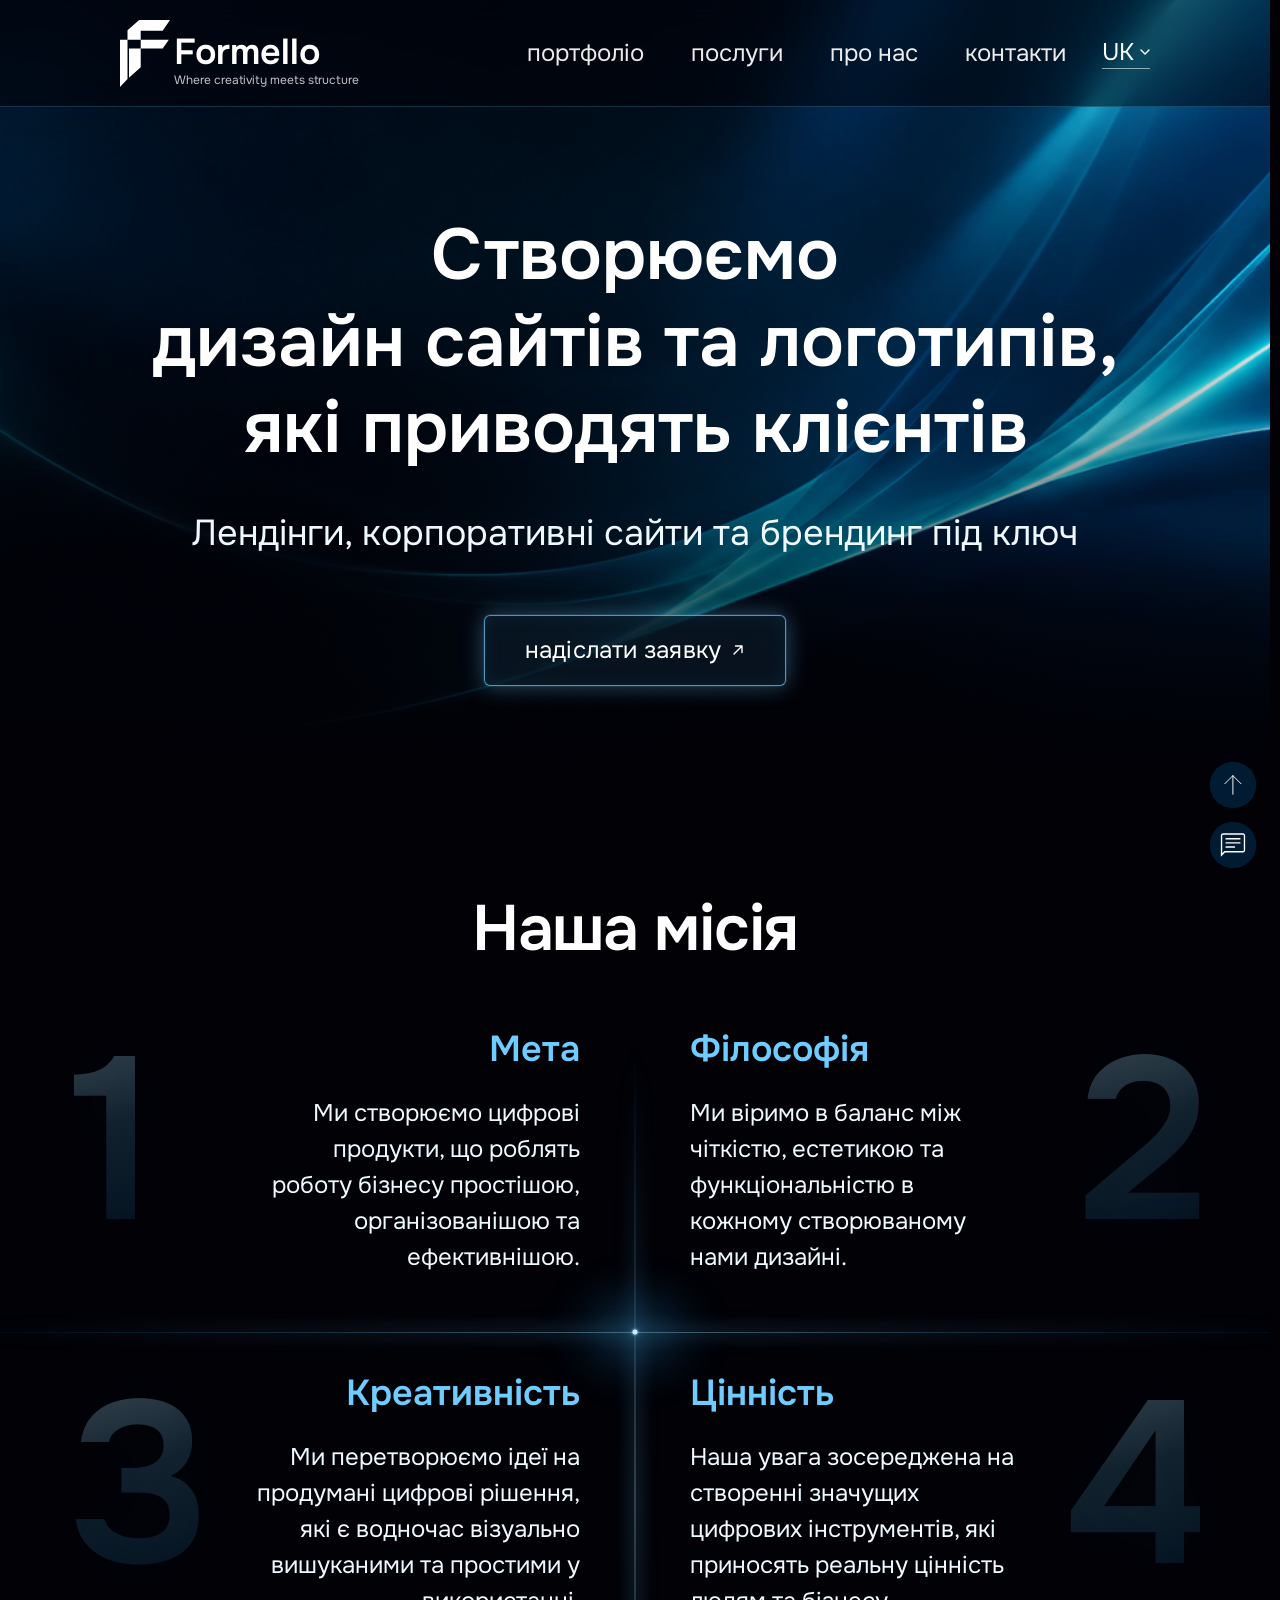
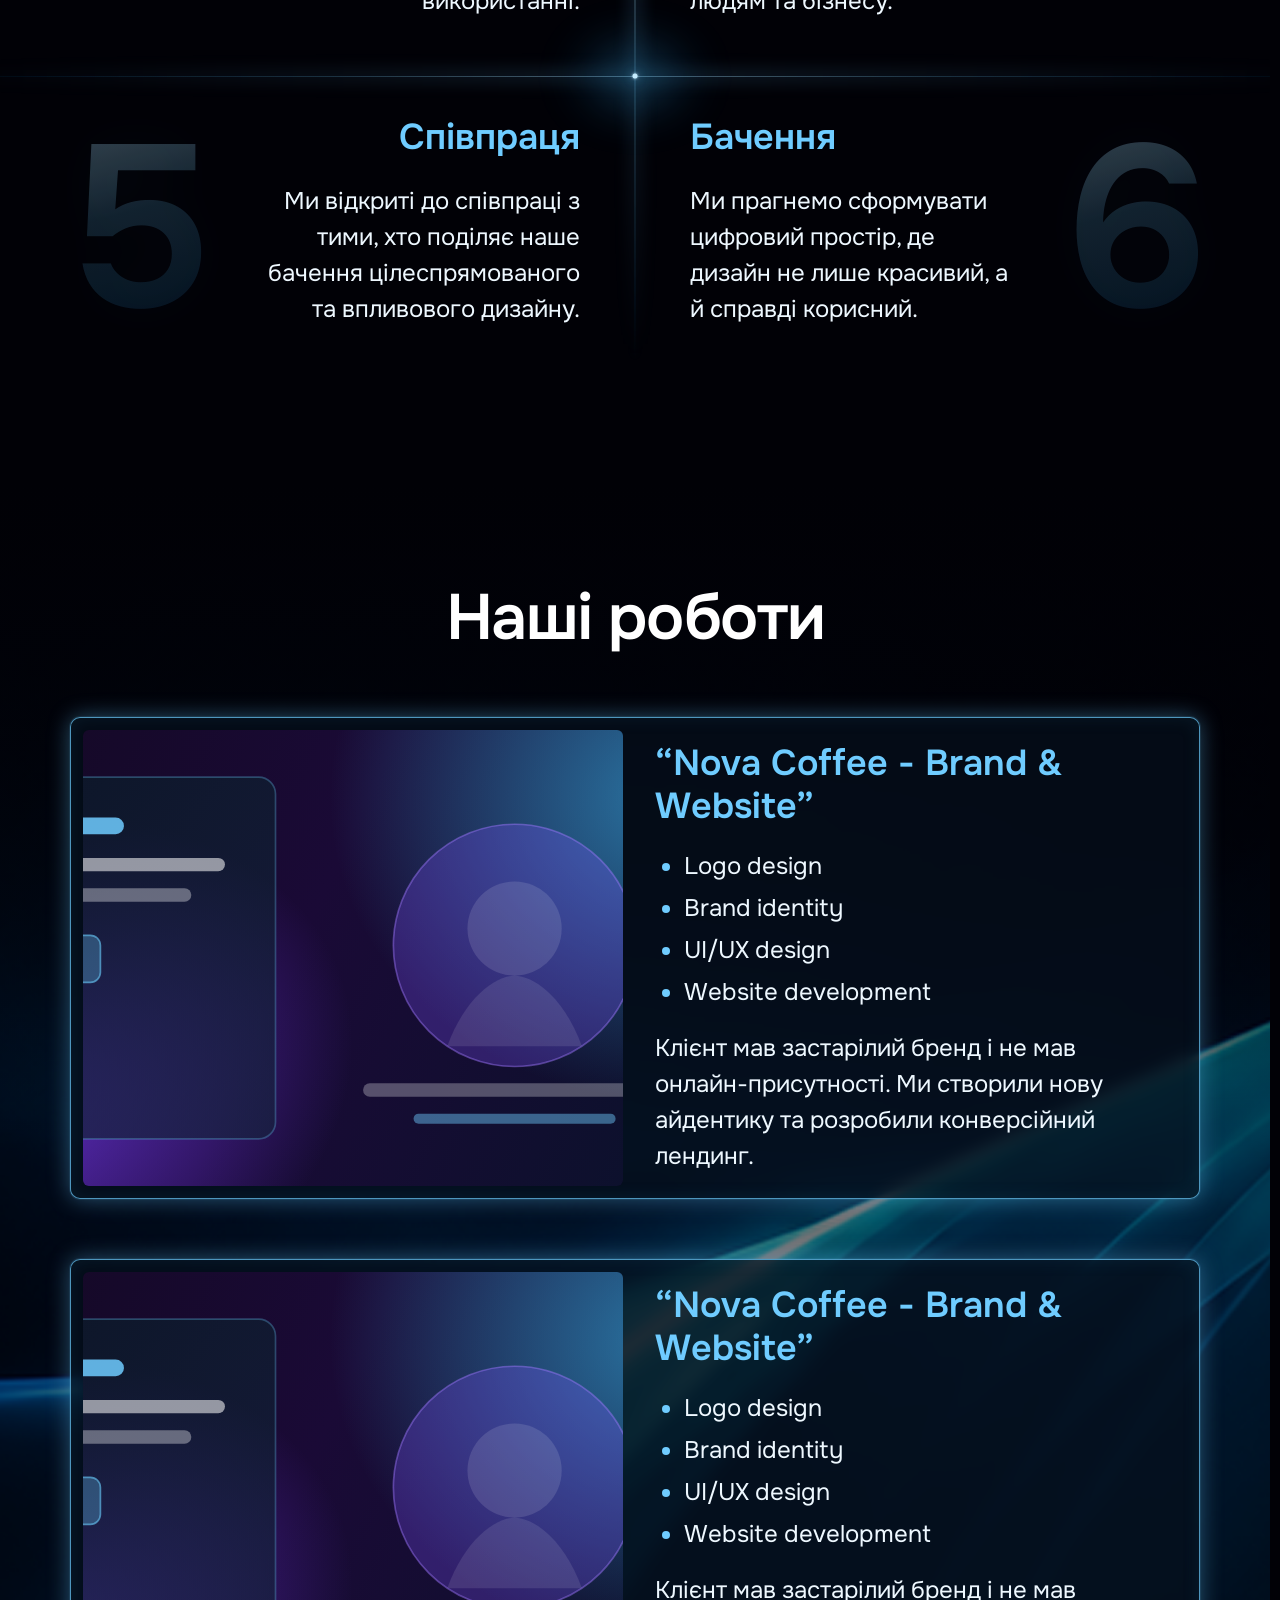
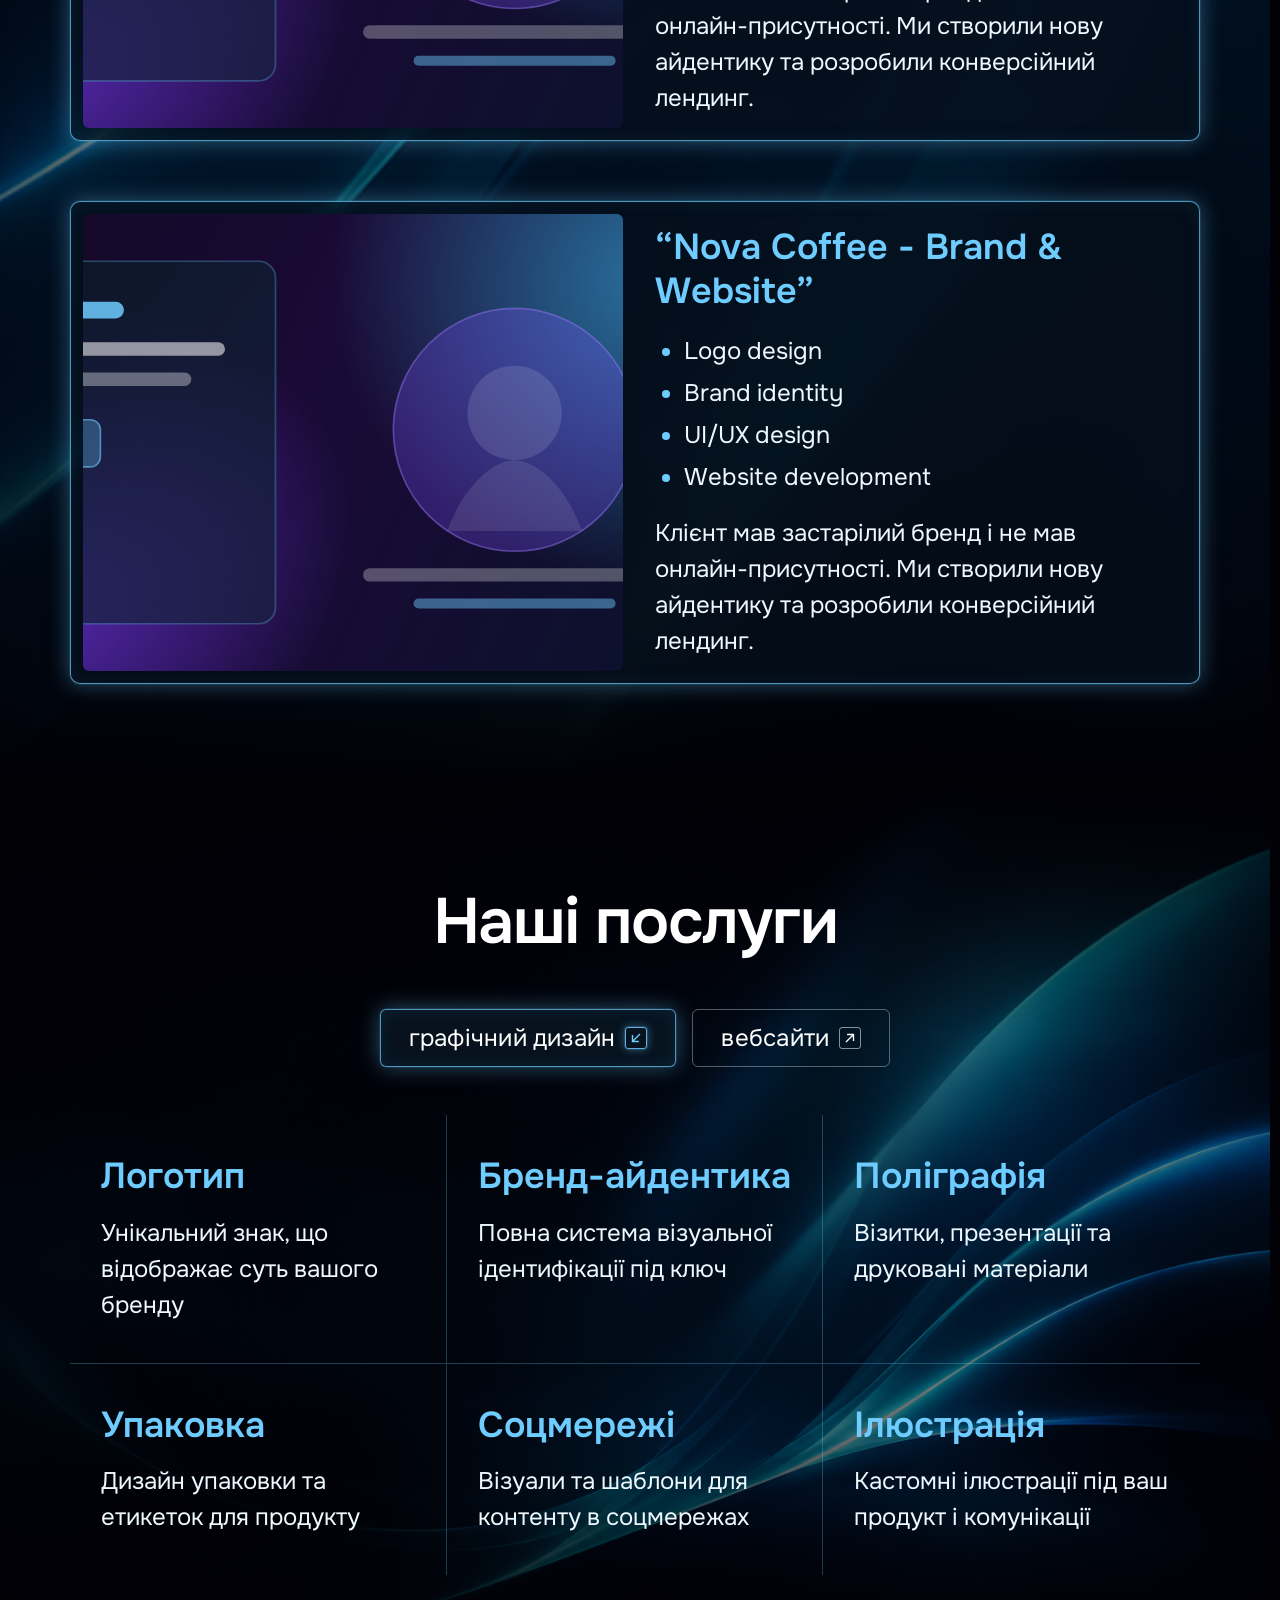
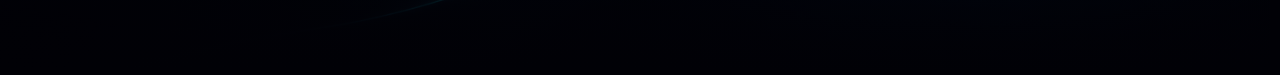
==== commit e101cb3c: "Add services section with category tabs and atmospheric background. Co-authored-by: Cursor <cursorag" ====
--- a/index.html
+++ b/index.html
@@ -325,6 +325,173 @@
             </div>
           </div>
         </section>
+
+        <section class="services" id="services" aria-labelledby="services-title">
+          <div class="services__bg" aria-hidden="true">
+            <img
+              class="services__bg-img"
+              src="assets/services/services-bg.png"
+              alt=""
+              width="1536"
+              height="1024"
+              decoding="async"
+            />
+            <div class="services__bg-overlay"></div>
+          </div>
+          <div class="services__inner">
+            <h2 id="services-title" data-i18n="servicesTitle">Наші послуги</h2>
+
+            <div
+              class="services__tabs"
+              role="tablist"
+              aria-label="Категорії послуг"
+              data-i18n-aria="servicesTabsAria"
+            >
+              <button
+                class="services__tab is-active"
+                type="button"
+                role="tab"
+                id="services-tab-design"
+                aria-selected="true"
+                aria-controls="services-panel-design"
+                data-services-tab="design"
+              >
+                <span data-i18n="servicesTabDesign">графічний дизайн</span>
+                <span class="services__tab-icon" aria-hidden="true">
+                  <svg width="18" height="18" viewBox="0 0 18 18" fill="none">
+                    <path
+                      d="M5.5 12.5L12.5 5.5M6.8 5.5H12.5V11.2"
+                      stroke="currentColor"
+                      stroke-width="1.4"
+                      stroke-linecap="square"
+                      stroke-linejoin="round"
+                    />
+                  </svg>
+                </span>
+              </button>
+              <button
+                class="services__tab"
+                type="button"
+                role="tab"
+                id="services-tab-web"
+                aria-selected="false"
+                aria-controls="services-panel-web"
+                data-services-tab="web"
+                tabindex="-1"
+              >
+                <span data-i18n="servicesTabWeb">вебсайти</span>
+                <span class="services__tab-icon" aria-hidden="true">
+                  <svg width="18" height="18" viewBox="0 0 18 18" fill="none">
+                    <path
+                      d="M5.5 12.5L12.5 5.5M6.8 5.5H12.5V11.2"
+                      stroke="currentColor"
+                      stroke-width="1.4"
+                      stroke-linecap="square"
+                      stroke-linejoin="round"
+                    />
+                  </svg>
+                </span>
+              </button>
+            </div>
+
+            <div class="services__panels">
+              <div
+                class="services__panel"
+                role="tabpanel"
+                id="services-panel-design"
+                aria-labelledby="services-tab-design"
+                data-services-panel="design"
+              >
+                <div class="services__grid">
+                  <article class="services__item">
+                    <h3 data-i18n="servicesDesign1Title">Логотип</h3>
+                    <p data-i18n="servicesDesign1Text">
+                      Унікальний знак, що відображає суть вашого бренду
+                    </p>
+                  </article>
+                  <article class="services__item">
+                    <h3 data-i18n="servicesDesign2Title">Бренд-айдентика</h3>
+                    <p data-i18n="servicesDesign2Text">
+                      Повна система візуальної ідентифікації під ключ
+                    </p>
+                  </article>
+                  <article class="services__item">
+                    <h3 data-i18n="servicesDesign3Title">Поліграфія</h3>
+                    <p data-i18n="servicesDesign3Text">
+                      Візитки, презентації та друковані матеріали
+                    </p>
+                  </article>
+                  <article class="services__item">
+                    <h3 data-i18n="servicesDesign4Title">Упаковка</h3>
+                    <p data-i18n="servicesDesign4Text">
+                      Дизайн упаковки та етикеток для продукту
+                    </p>
+                  </article>
+                  <article class="services__item">
+                    <h3 data-i18n="servicesDesign5Title">Соцмережі</h3>
+                    <p data-i18n="servicesDesign5Text">
+                      Візуали та шаблони для контенту в соцмережах
+                    </p>
+                  </article>
+                  <article class="services__item">
+                    <h3 data-i18n="servicesDesign6Title">Ілюстрація</h3>
+                    <p data-i18n="servicesDesign6Text">
+                      Кастомні ілюстрації під ваш продукт і комунікації
+                    </p>
+                  </article>
+                </div>
+              </div>
+
+              <div
+                class="services__panel"
+                role="tabpanel"
+                id="services-panel-web"
+                aria-labelledby="services-tab-web"
+                data-services-panel="web"
+                hidden
+              >
+                <div class="services__grid">
+                  <article class="services__item">
+                    <h3 data-i18n="servicesWeb1Title">Лендінг</h3>
+                    <p data-i18n="servicesWeb1Text">
+                      Односторінковий сайт, що конвертує відвідувачів у клієнтів
+                    </p>
+                  </article>
+                  <article class="services__item">
+                    <h3 data-i18n="servicesWeb2Title">Корпоративний сайт</h3>
+                    <p data-i18n="servicesWeb2Text">
+                      Багатосторінковий сайт для компанії та її послуг
+                    </p>
+                  </article>
+                  <article class="services__item">
+                    <h3 data-i18n="servicesWeb3Title">UI/UX дизайн</h3>
+                    <p data-i18n="servicesWeb3Text">
+                      Продумані інтерфейси з фокусом на зручність і ясність
+                    </p>
+                  </article>
+                  <article class="services__item">
+                    <h3 data-i18n="servicesWeb4Title">Редизайн</h3>
+                    <p data-i18n="servicesWeb4Text">
+                      Оновлення застарілого сайту під сучасні стандарти
+                    </p>
+                  </article>
+                  <article class="services__item">
+                    <h3 data-i18n="servicesWeb5Title">Інтернет-магазин</h3>
+                    <p data-i18n="servicesWeb5Text">
+                      Структура й дизайн для зручних онлайн-продажів
+                    </p>
+                  </article>
+                  <article class="services__item">
+                    <h3 data-i18n="servicesWeb6Title">Підтримка</h3>
+                    <p data-i18n="servicesWeb6Text">
+                      Супровід, оновлення та розвиток після запуску
+                    </p>
+                  </article>
+                </div>
+              </div>
+            </div>
+          </div>
+        </section>
       </main>
 
       <aside class="fabs" aria-label="Швидкі дії" data-i18n-aria="fabsAria">
--- a/styles.css
+++ b/styles.css
@@ -1219,6 +1219,225 @@
   color: var(--text-secondary);
 }
 
+/* ——— Services ——— */
+.services {
+  position: relative;
+  background: var(--bg);
+  overflow: clip;
+}
+
+.services__bg {
+  position: absolute;
+  inset: 0;
+  z-index: 0;
+  pointer-events: none;
+  overflow: hidden;
+  background: var(--bg);
+}
+
+/* Figma: cyan trails anchored to the right */
+.services__bg-img {
+  position: absolute;
+  inset: 0;
+  width: 100%;
+  height: 100%;
+  max-width: none;
+  object-fit: cover;
+  object-position: right center;
+  display: block;
+}
+
+.services__bg-overlay {
+  position: absolute;
+  inset: 0;
+  background:
+    linear-gradient(
+      to bottom,
+      var(--bg) 0%,
+      rgba(1, 1, 6, 0) 28%,
+      rgba(1, 1, 6, 0) 72%,
+      var(--bg) 100%
+    ),
+    linear-gradient(
+      to right,
+      rgba(1, 1, 6, 0.72) 0%,
+      rgba(1, 1, 6, 0.35) 42%,
+      rgba(1, 1, 6, 0.2) 100%
+    ),
+    rgba(1, 1, 6, 0.4);
+}
+
+.services__inner {
+  position: relative;
+  z-index: 1;
+  width: min(1440px, 100%);
+  margin: 0 auto;
+  padding: 100px var(--pad-x);
+  display: flex;
+  flex-direction: column;
+  align-items: center;
+  gap: 48px;
+}
+
+.services h2 {
+  margin: 0;
+  width: min(var(--container), 100%);
+  text-align: center;
+  font-size: clamp(36px, 4.4vw, var(--fs-h2));
+  font-weight: var(--fw-h2);
+  line-height: var(--lh-h2);
+  letter-spacing: -0.02em;
+  color: var(--text);
+}
+
+.services__tabs {
+  display: flex;
+  flex-wrap: wrap;
+  justify-content: center;
+  gap: 16px;
+}
+
+.services__tab {
+  display: inline-flex;
+  align-items: center;
+  justify-content: center;
+  gap: 10px;
+  min-height: 48px;
+  padding: 14px 28px;
+  font-family: var(--font);
+  font-size: clamp(15px, 1.7vw, var(--fs-btn));
+  font-weight: var(--fw-btn);
+  line-height: var(--lh-btn);
+  letter-spacing: 0.01em;
+  text-transform: lowercase;
+  color: var(--text);
+  background: transparent;
+  border: 1px solid rgba(238, 248, 255, 0.35);
+  border-radius: 6px;
+  cursor: pointer;
+  transition:
+    transform 0.22s ease,
+    box-shadow 0.22s ease,
+    border-color 0.22s ease,
+    background 0.22s ease;
+}
+
+.services__tab:hover {
+  border-color: rgba(126, 207, 245, 0.75);
+  transform: translateY(-1px);
+}
+
+.services__tab.is-active {
+  background: var(--cta-fill);
+  border-color: var(--cta-border);
+  box-shadow:
+    0 0 0 1px rgba(91, 174, 219, 0.12),
+    0 0 22px var(--cta-glow),
+    inset 0 0 18px rgba(46, 143, 176, 0.12);
+  backdrop-filter: blur(8px);
+}
+
+.services__tab-icon {
+  flex-shrink: 0;
+  width: 22px;
+  height: 22px;
+  display: grid;
+  place-items: center;
+  border: 1px solid rgba(238, 248, 255, 0.55);
+  border-radius: 3px;
+  color: var(--text);
+  transition:
+    border-color 0.22s ease,
+    color 0.22s ease,
+    box-shadow 0.22s ease;
+}
+
+/* Inactive / outline — arrow up-right */
+.services__tab-icon svg {
+  display: block;
+  transform: none;
+  transition: transform 0.22s ease;
+}
+
+/* Active / glow — arrow down-left */
+.services__tab.is-active .services__tab-icon {
+  border-color: rgba(111, 204, 255, 0.85);
+  color: var(--accent);
+  box-shadow:
+    0 0 0 1px rgba(91, 174, 219, 0.18),
+    0 0 10px rgba(104, 196, 248, 0.45);
+}
+
+.services__tab.is-active .services__tab-icon svg {
+  transform: rotate(180deg);
+}
+
+.services__panels {
+  width: min(var(--container), 100%);
+  position: relative;
+}
+
+.services__panel {
+  width: 100%;
+  transition:
+    opacity 0.22s ease,
+    transform 0.22s ease;
+}
+
+.services__panel[hidden] {
+  display: none;
+}
+
+.services__panel.is-fading-out {
+  opacity: 0;
+  transform: translateY(4px);
+  pointer-events: none;
+}
+
+.services__panel.is-fading-in {
+  opacity: 0;
+  transform: translateY(4px);
+}
+
+.services__grid {
+  display: grid;
+  grid-template-columns: repeat(3, minmax(0, 1fr));
+  width: 100%;
+}
+
+.services__item {
+  display: flex;
+  flex-direction: column;
+  gap: 16px;
+  padding: clamp(28px, 3.2vw, 40px) clamp(20px, 2.4vw, 32px);
+  min-height: 160px;
+}
+
+.services__item:nth-child(3n + 1),
+.services__item:nth-child(3n + 2) {
+  border-right: 1px solid rgba(111, 204, 255, 0.28);
+}
+
+.services__item:nth-child(-n + 3) {
+  border-bottom: 1px solid rgba(111, 204, 255, 0.28);
+}
+
+.services__item h3 {
+  margin: 0;
+  font-size: clamp(22px, 2.4vw, var(--fs-h4));
+  font-weight: var(--fw-h4);
+  line-height: var(--lh-h4);
+  color: var(--accent);
+}
+
+.services__item p {
+  margin: 0;
+  font-size: clamp(16px, 1.7vw, var(--fs-body));
+  font-weight: var(--fw-body);
+  line-height: var(--lh-body);
+  color: var(--text-secondary);
+}
+
 /* ——— FABs ——— */
 .fabs {
   position: fixed;
@@ -1316,11 +1535,16 @@
   .modal,
   .modal__dialog,
   .field__error,
-  .works__card {
+  .works__card,
+  .services__tab,
+  .services__tab-icon,
+  .services__tab-icon svg,
+  .services__panel {
     transition: none;
   }
 
-  .works__card:hover {
+  .works__card:hover,
+  .services__tab:hover {
     transform: none;
   }
 
@@ -1353,19 +1577,26 @@
   }
 
   .mission h2,
-  .works h2 {
+  .works h2,
+  .services h2 {
     font-size: var(--fs-h2);
   }
 
   .mission__copy h3,
-  .works__copy h3 {
+  .works__copy h3,
+  .services__item h3 {
     font-size: var(--fs-h4);
   }
 
   .mission__copy p,
   .works__copy p,
-  .works__services {
+  .works__services,
+  .services__item p {
     font-size: var(--fs-body);
+  }
+
+  .services__tab {
+    font-size: var(--fs-btn);
   }
 
   .site-header {
@@ -1562,9 +1793,72 @@
     padding: 4px 8px 8px;
     gap: 16px;
   }
+
+  .services__inner {
+    gap: 36px;
+    padding-top: 72px;
+    padding-bottom: 72px;
+  }
+}
+
+@media (max-width: 960px) and (min-width: 721px) {
+  .services__grid {
+    grid-template-columns: repeat(2, minmax(0, 1fr));
+  }
+
+  .services__item:nth-child(3n + 1),
+  .services__item:nth-child(3n + 2) {
+    border-right: 0;
+  }
+
+  .services__item:nth-child(-n + 3) {
+    border-bottom: 0;
+  }
+
+  .services__item:nth-child(odd) {
+    border-right: 1px solid rgba(111, 204, 255, 0.28);
+  }
+
+  .services__item:nth-child(-n + 4) {
+    border-bottom: 1px solid rgba(111, 204, 255, 0.28);
+  }
 }
 
 @media (max-width: 720px) {
+  .services__tabs {
+    width: 100%;
+    flex-direction: column;
+    align-items: stretch;
+  }
+
+  .services__tab {
+    width: 100%;
+    padding: 14px 20px;
+    font-size: clamp(15px, 4vw, 17px);
+  }
+
+  .services__grid {
+    grid-template-columns: 1fr;
+  }
+
+  .services__item {
+    min-height: 0;
+    padding: 24px 4px;
+  }
+
+  .services__item:nth-child(3n + 1),
+  .services__item:nth-child(3n + 2) {
+    border-right: 0;
+  }
+
+  .services__item:nth-child(-n + 3) {
+    border-bottom: 0;
+  }
+
+  .services__item:not(:last-child) {
+    border-bottom: 1px solid rgba(111, 204, 255, 0.28);
+  }
+
   .site-header {
     z-index: 40;
   }
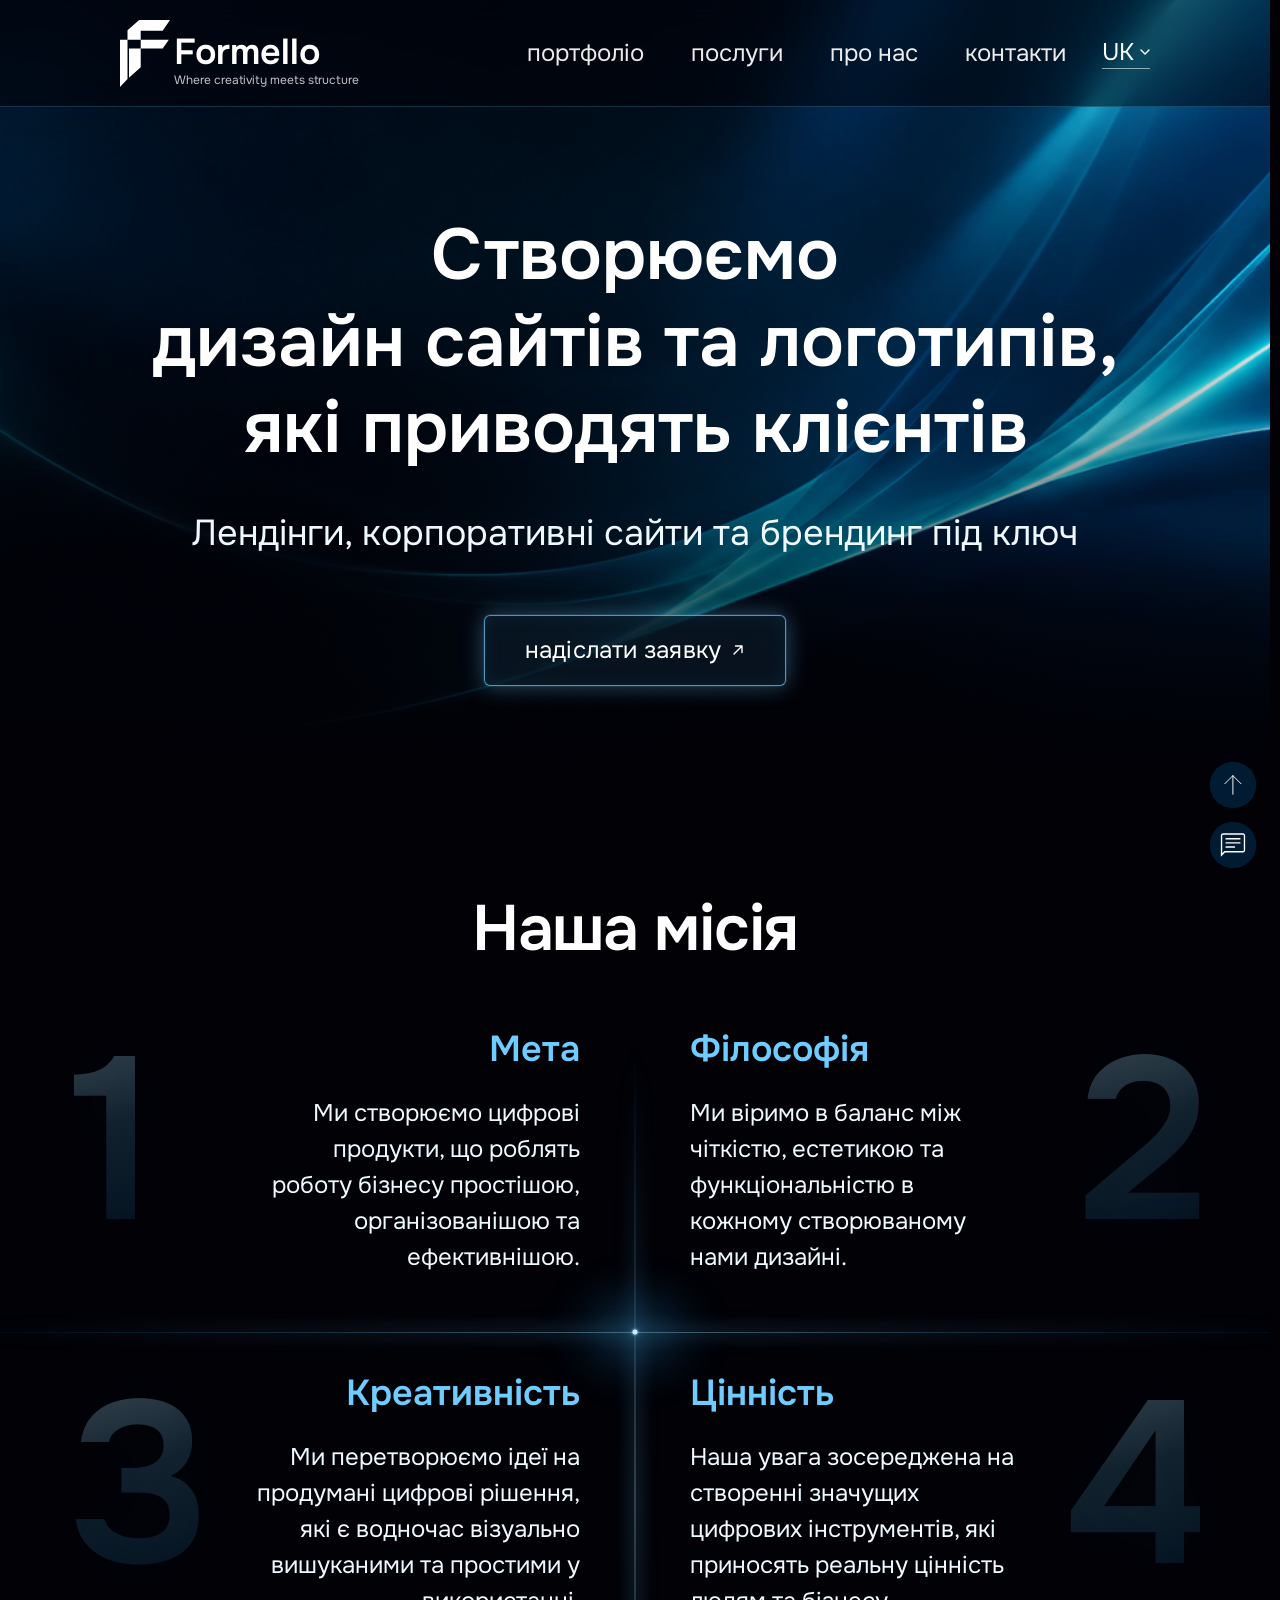
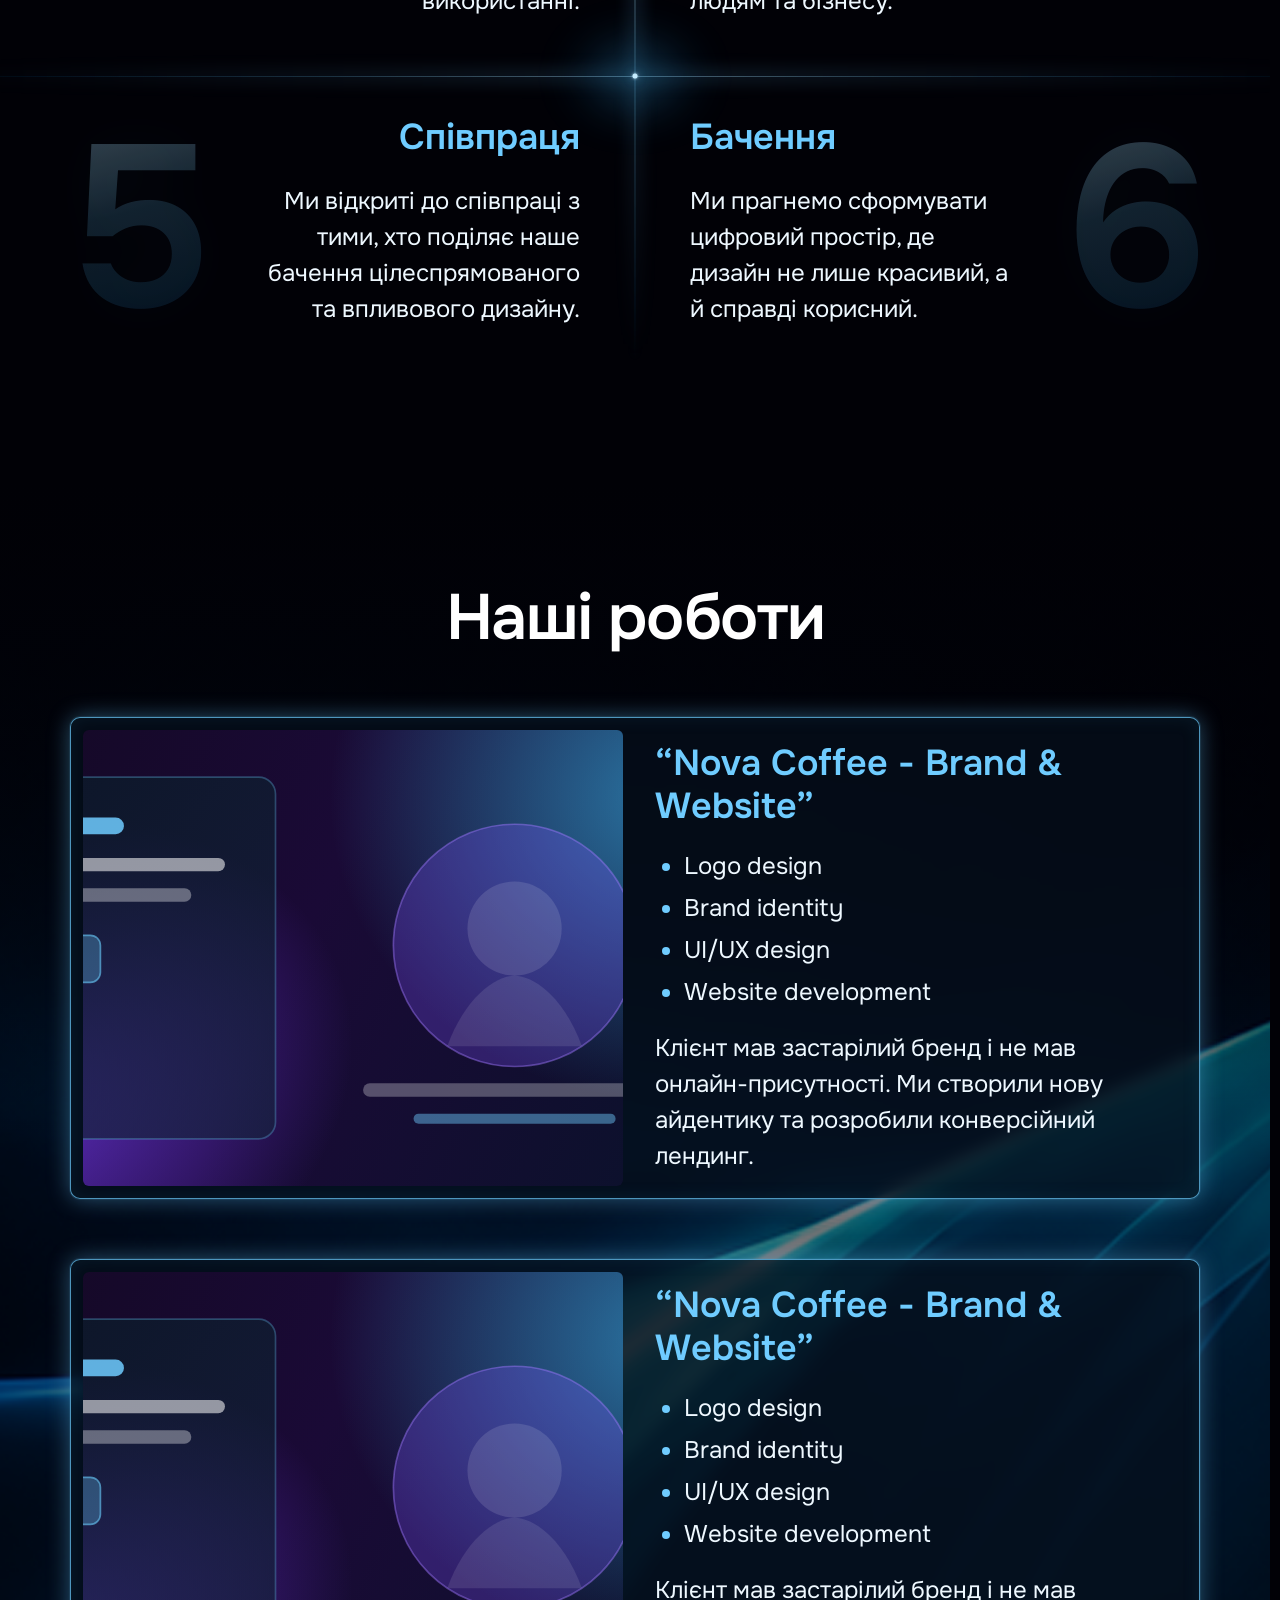
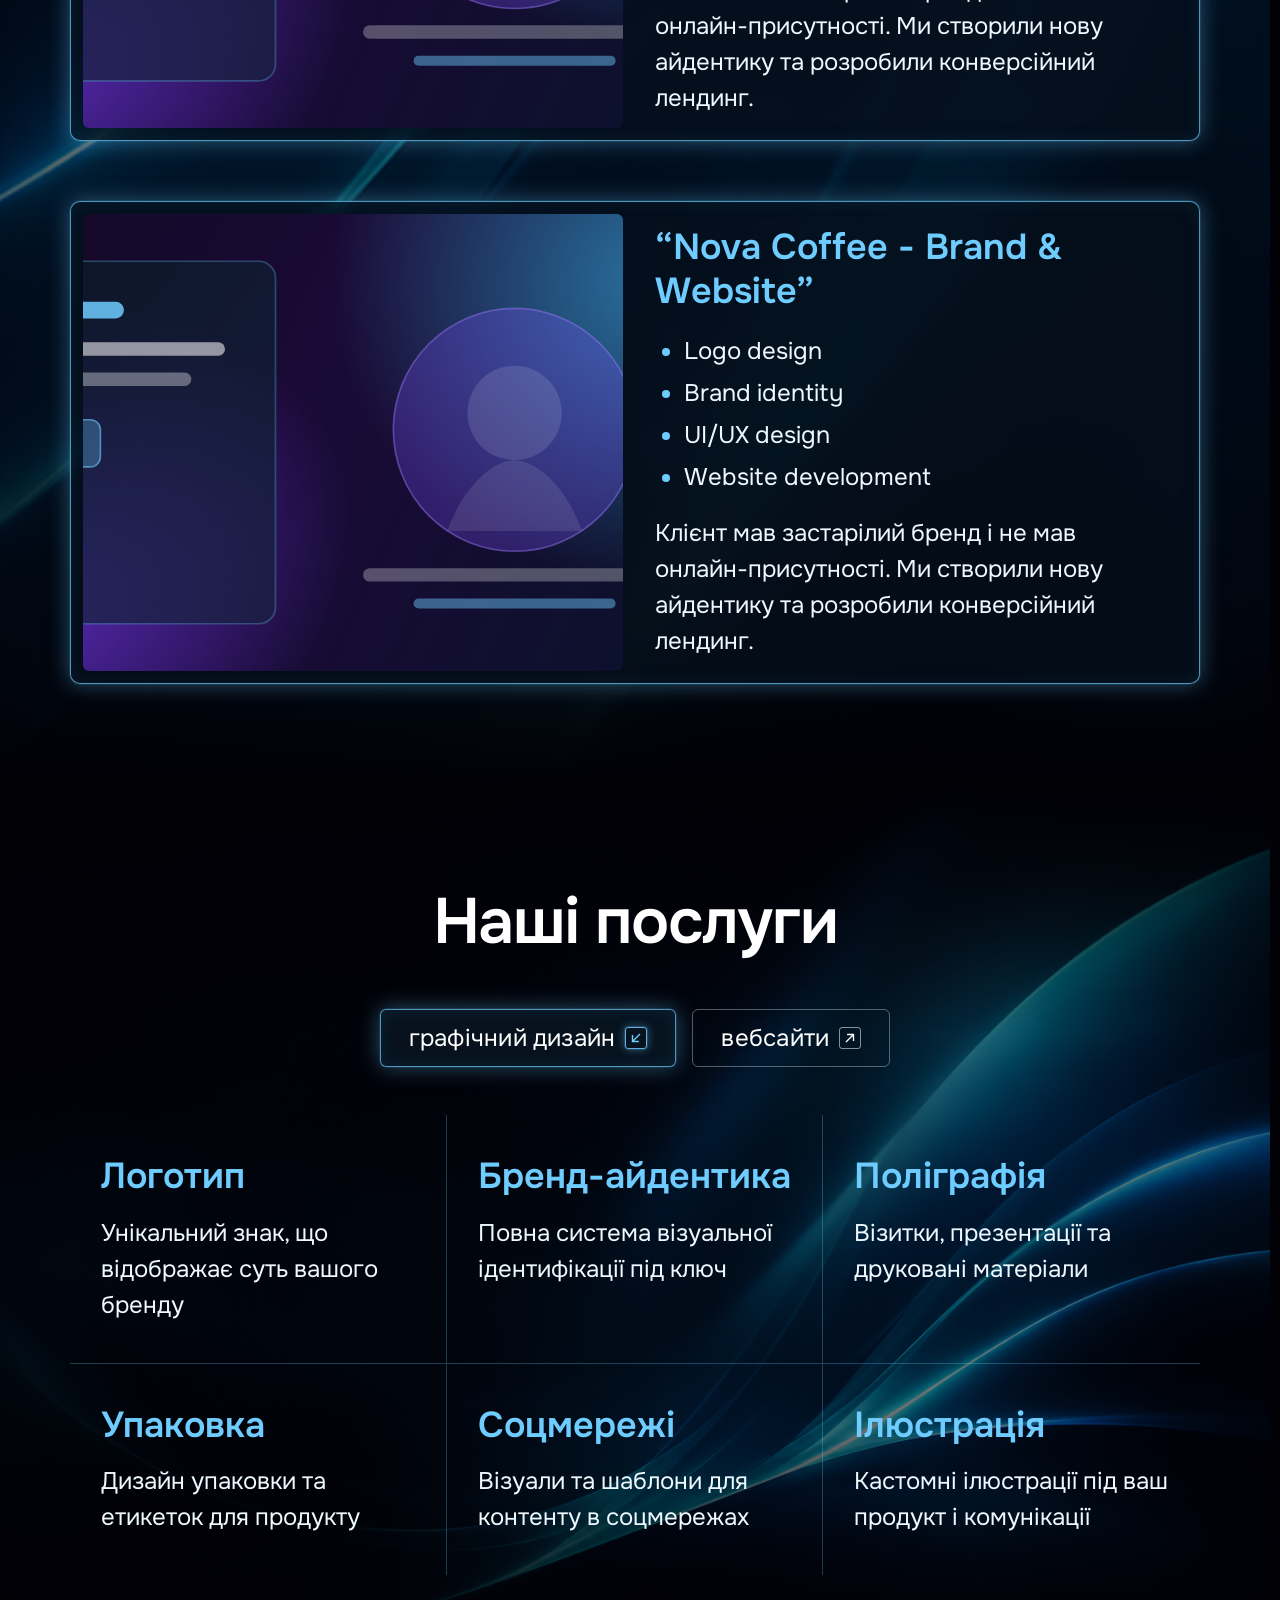
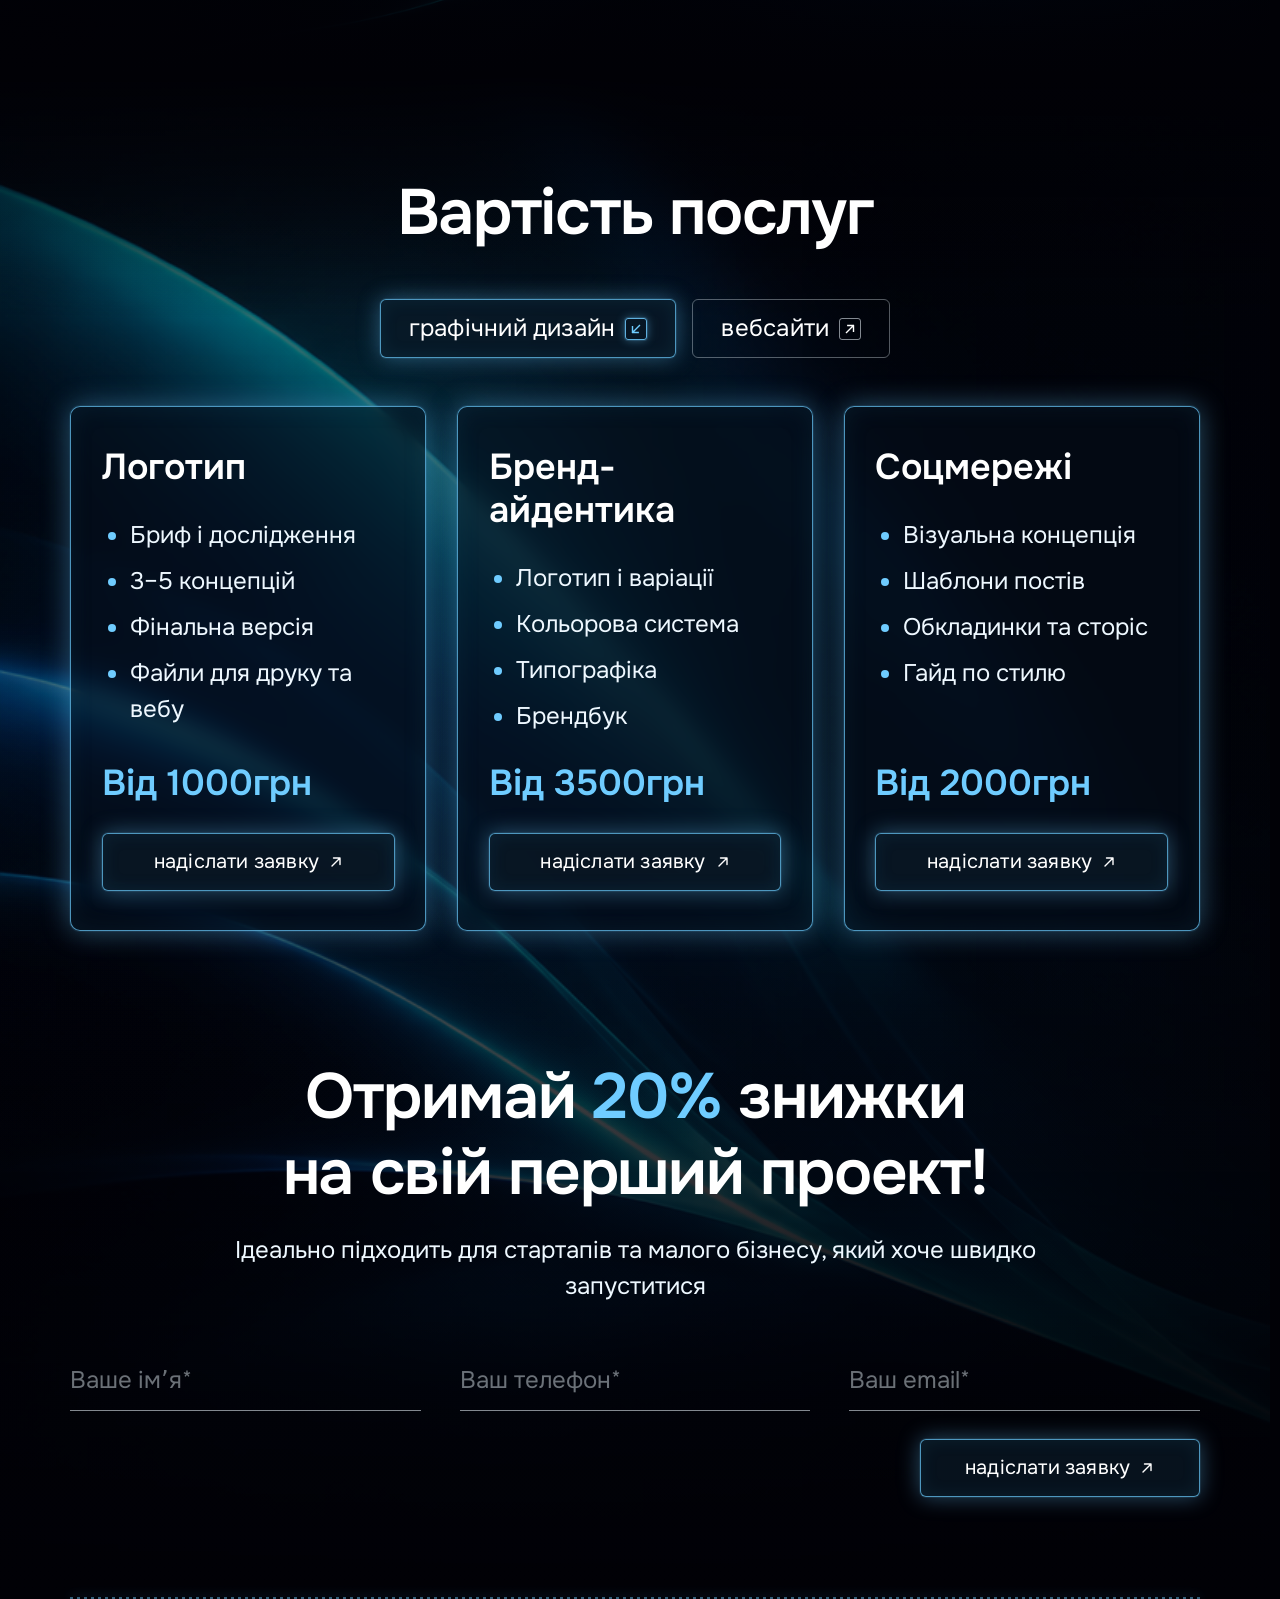
==== commit 4ed8eacc: "Add pricing and first-project offer sections with shared prices background. Co-authored-by: Cursor <" ====
--- a/index.html
+++ b/index.html
@@ -492,6 +492,376 @@
             </div>
           </div>
         </section>
+
+        <div class="prices">
+          <div class="prices__bg" aria-hidden="true">
+            <img
+              class="prices__bg-img"
+              src="assets/prices/prices-bg.png"
+              alt=""
+              width="1536"
+              height="1024"
+              decoding="async"
+            />
+            <div class="prices__bg-overlay"></div>
+          </div>
+
+          <section class="pricing" id="prices" aria-labelledby="prices-title">
+            <div class="pricing__inner">
+              <h2 id="prices-title" data-i18n="pricesTitle">Вартість послуг</h2>
+
+              <div
+                class="pricing__tabs"
+                role="tablist"
+                aria-label="Категорії цін"
+                data-i18n-aria="pricesTabsAria"
+              >
+                <button
+                  class="pricing__tab is-active"
+                  type="button"
+                  role="tab"
+                  id="prices-tab-design"
+                  aria-selected="true"
+                  aria-controls="prices-panel-design"
+                  data-prices-tab="design"
+                >
+                  <span data-i18n="pricesTabDesign">графічний дизайн</span>
+                  <span class="pricing__tab-icon" aria-hidden="true">
+                    <svg width="18" height="18" viewBox="0 0 18 18" fill="none">
+                      <path
+                        d="M5.5 12.5L12.5 5.5M6.8 5.5H12.5V11.2"
+                        stroke="currentColor"
+                        stroke-width="1.4"
+                        stroke-linecap="square"
+                        stroke-linejoin="round"
+                      />
+                    </svg>
+                  </span>
+                </button>
+                <button
+                  class="pricing__tab"
+                  type="button"
+                  role="tab"
+                  id="prices-tab-web"
+                  aria-selected="false"
+                  aria-controls="prices-panel-web"
+                  data-prices-tab="web"
+                  tabindex="-1"
+                >
+                  <span data-i18n="pricesTabWeb">вебсайти</span>
+                  <span class="pricing__tab-icon" aria-hidden="true">
+                    <svg width="18" height="18" viewBox="0 0 18 18" fill="none">
+                      <path
+                        d="M5.5 12.5L12.5 5.5M6.8 5.5H12.5V11.2"
+                        stroke="currentColor"
+                        stroke-width="1.4"
+                        stroke-linecap="square"
+                        stroke-linejoin="round"
+                      />
+                    </svg>
+                  </span>
+                </button>
+              </div>
+
+              <div class="pricing__panels">
+                <div
+                  class="pricing__panel"
+                  role="tabpanel"
+                  id="prices-panel-design"
+                  aria-labelledby="prices-tab-design"
+                  data-prices-panel="design"
+                >
+                  <div class="pricing__grid">
+                    <article class="pricing__card">
+                      <h3 data-i18n="pricesDesign1Title">Логотип</h3>
+                      <ul class="pricing__list">
+                        <li data-i18n="pricesDesign1Item1">Бриф і дослідження</li>
+                        <li data-i18n="pricesDesign1Item2">3–5 концепцій</li>
+                        <li data-i18n="pricesDesign1Item3">Фінальна версія</li>
+                        <li data-i18n="pricesDesign1Item4">Файли для друку та вебу</li>
+                      </ul>
+                      <p class="pricing__price" data-i18n="pricesDesign1Price">Від 1000грн</p>
+                      <button class="cta pricing__cta" type="button" data-open-request>
+                        <span data-i18n="cta">надіслати заявку</span>
+                        <svg
+                          class="cta__arrow"
+                          width="14"
+                          height="14"
+                          viewBox="0 0 14 14"
+                          fill="none"
+                          aria-hidden="true"
+                        >
+                          <path
+                            d="M3 11L11 3M11 3H4.5M11 3V9.5"
+                            stroke="currentColor"
+                            stroke-width="1.4"
+                            stroke-linecap="round"
+                            stroke-linejoin="round"
+                          />
+                        </svg>
+                      </button>
+                    </article>
+
+                    <article class="pricing__card">
+                      <h3 data-i18n="pricesDesign2Title">Бренд-айдентика</h3>
+                      <ul class="pricing__list">
+                        <li data-i18n="pricesDesign2Item1">Логотип і варіації</li>
+                        <li data-i18n="pricesDesign2Item2">Кольорова система</li>
+                        <li data-i18n="pricesDesign2Item3">Типографіка</li>
+                        <li data-i18n="pricesDesign2Item4">Брендбук</li>
+                      </ul>
+                      <p class="pricing__price" data-i18n="pricesDesign2Price">Від 3500грн</p>
+                      <button class="cta pricing__cta" type="button" data-open-request>
+                        <span data-i18n="cta">надіслати заявку</span>
+                        <svg
+                          class="cta__arrow"
+                          width="14"
+                          height="14"
+                          viewBox="0 0 14 14"
+                          fill="none"
+                          aria-hidden="true"
+                        >
+                          <path
+                            d="M3 11L11 3M11 3H4.5M11 3V9.5"
+                            stroke="currentColor"
+                            stroke-width="1.4"
+                            stroke-linecap="round"
+                            stroke-linejoin="round"
+                          />
+                        </svg>
+                      </button>
+                    </article>
+
+                    <article class="pricing__card">
+                      <h3 data-i18n="pricesDesign3Title">Соцмережі</h3>
+                      <ul class="pricing__list">
+                        <li data-i18n="pricesDesign3Item1">Візуальна концепція</li>
+                        <li data-i18n="pricesDesign3Item2">Шаблони постів</li>
+                        <li data-i18n="pricesDesign3Item3">Обкладинки та сторіс</li>
+                        <li data-i18n="pricesDesign3Item4">Гайд по стилю</li>
+                      </ul>
+                      <p class="pricing__price" data-i18n="pricesDesign3Price">Від 2000грн</p>
+                      <button class="cta pricing__cta" type="button" data-open-request>
+                        <span data-i18n="cta">надіслати заявку</span>
+                        <svg
+                          class="cta__arrow"
+                          width="14"
+                          height="14"
+                          viewBox="0 0 14 14"
+                          fill="none"
+                          aria-hidden="true"
+                        >
+                          <path
+                            d="M3 11L11 3M11 3H4.5M11 3V9.5"
+                            stroke="currentColor"
+                            stroke-width="1.4"
+                            stroke-linecap="round"
+                            stroke-linejoin="round"
+                          />
+                        </svg>
+                      </button>
+                    </article>
+                  </div>
+                </div>
+
+                <div
+                  class="pricing__panel"
+                  role="tabpanel"
+                  id="prices-panel-web"
+                  aria-labelledby="prices-tab-web"
+                  data-prices-panel="web"
+                  hidden
+                >
+                  <div class="pricing__grid">
+                    <article class="pricing__card">
+                      <h3 data-i18n="pricesWeb1Title">Дизайн сайту</h3>
+                      <ul class="pricing__list">
+                        <li data-i18n="pricesWeb1Item1">Збір інформації</li>
+                        <li data-i18n="pricesWeb1Item2">Генерація ідеї</li>
+                        <li data-i18n="pricesWeb1Item3">Прототипування</li>
+                        <li data-i18n="pricesWeb1Item4">Преміум дизайн</li>
+                      </ul>
+                      <p class="pricing__price" data-i18n="pricesWeb1Price">Від 1000грн</p>
+                      <button class="cta pricing__cta" type="button" data-open-request>
+                        <span data-i18n="cta">надіслати заявку</span>
+                        <svg
+                          class="cta__arrow"
+                          width="14"
+                          height="14"
+                          viewBox="0 0 14 14"
+                          fill="none"
+                          aria-hidden="true"
+                        >
+                          <path
+                            d="M3 11L11 3M11 3H4.5M11 3V9.5"
+                            stroke="currentColor"
+                            stroke-width="1.4"
+                            stroke-linecap="round"
+                            stroke-linejoin="round"
+                          />
+                        </svg>
+                      </button>
+                    </article>
+
+                    <article class="pricing__card">
+                      <h3 data-i18n="pricesWeb2Title">Лендінг</h3>
+                      <ul class="pricing__list">
+                        <li data-i18n="pricesWeb2Item1">Структура та UX</li>
+                        <li data-i18n="pricesWeb2Item2">Дизайн секцій</li>
+                        <li data-i18n="pricesWeb2Item3">Адаптив під мобільні</li>
+                        <li data-i18n="pricesWeb2Item4">Підготовка до верстки</li>
+                      </ul>
+                      <p class="pricing__price" data-i18n="pricesWeb2Price">Від 2500грн</p>
+                      <button class="cta pricing__cta" type="button" data-open-request>
+                        <span data-i18n="cta">надіслати заявку</span>
+                        <svg
+                          class="cta__arrow"
+                          width="14"
+                          height="14"
+                          viewBox="0 0 14 14"
+                          fill="none"
+                          aria-hidden="true"
+                        >
+                          <path
+                            d="M3 11L11 3M11 3H4.5M11 3V9.5"
+                            stroke="currentColor"
+                            stroke-width="1.4"
+                            stroke-linecap="round"
+                            stroke-linejoin="round"
+                          />
+                        </svg>
+                      </button>
+                    </article>
+
+                    <article class="pricing__card">
+                      <h3 data-i18n="pricesWeb3Title">Корпоративний сайт</h3>
+                      <ul class="pricing__list">
+                        <li data-i18n="pricesWeb3Item1">Архітектура сторінок</li>
+                        <li data-i18n="pricesWeb3Item2">UI-система</li>
+                        <li data-i18n="pricesWeb3Item3">Дизайн ключових екранів</li>
+                        <li data-i18n="pricesWeb3Item4">Передача в розробку</li>
+                      </ul>
+                      <p class="pricing__price" data-i18n="pricesWeb3Price">Від 5000грн</p>
+                      <button class="cta pricing__cta" type="button" data-open-request>
+                        <span data-i18n="cta">надіслати заявку</span>
+                        <svg
+                          class="cta__arrow"
+                          width="14"
+                          height="14"
+                          viewBox="0 0 14 14"
+                          fill="none"
+                          aria-hidden="true"
+                        >
+                          <path
+                            d="M3 11L11 3M11 3H4.5M11 3V9.5"
+                            stroke="currentColor"
+                            stroke-width="1.4"
+                            stroke-linecap="round"
+                            stroke-linejoin="round"
+                          />
+                        </svg>
+                      </button>
+                    </article>
+                  </div>
+                </div>
+              </div>
+            </div>
+          </section>
+
+          <section class="offer" id="contacts" aria-labelledby="offer-title">
+            <div class="offer__inner">
+              <div class="offer__copy">
+                <h2 id="offer-title" data-i18n-html="offerTitle">
+                  Отримай <span class="offer__accent">20%</span> знижки<br />
+                  на свій перший проект!
+                </h2>
+                <p class="offer__lead" data-i18n="offerLead">
+                  Ідеально підходить для стартапів та малого бізнесу, який хоче
+                  швидко запуститися
+                </p>
+              </div>
+
+              <form class="offer__form" id="offer-form" novalidate>
+                <div class="offer__fields">
+                  <div class="offer__field">
+                    <label class="visually-hidden" for="offer-name" data-i18n="offerNameLabel"
+                      >Імʼя</label
+                    >
+                    <input
+                      id="offer-name"
+                      name="name"
+                      type="text"
+                      autocomplete="name"
+                      required
+                      data-i18n-placeholder="offerNamePh"
+                      placeholder="Ваше імʼя*"
+                    />
+                    <p class="field__error" data-offer-error-for="name" hidden></p>
+                  </div>
+                  <div class="offer__field">
+                    <label class="visually-hidden" for="offer-phone" data-i18n="offerPhoneLabel"
+                      >Телефон</label
+                    >
+                    <input
+                      id="offer-phone"
+                      name="phone"
+                      type="tel"
+                      autocomplete="tel"
+                      inputmode="tel"
+                      required
+                      data-i18n-placeholder="offerPhonePh"
+                      placeholder="Ваш телефон*"
+                    />
+                    <p class="field__error" data-offer-error-for="phone" hidden></p>
+                  </div>
+                  <div class="offer__field">
+                    <label class="visually-hidden" for="offer-email" data-i18n="offerEmailLabel"
+                      >Email</label
+                    >
+                    <input
+                      id="offer-email"
+                      name="email"
+                      type="email"
+                      autocomplete="email"
+                      inputmode="email"
+                      required
+                      data-i18n-placeholder="offerEmailPh"
+                      placeholder="Ваш email*"
+                    />
+                    <p class="field__error" data-offer-error-for="email" hidden></p>
+                  </div>
+                </div>
+
+                <div class="offer__actions">
+                  <button class="cta offer__cta" type="submit">
+                    <span data-i18n="cta">надіслати заявку</span>
+                    <svg
+                      class="cta__arrow"
+                      width="14"
+                      height="14"
+                      viewBox="0 0 14 14"
+                      fill="none"
+                      aria-hidden="true"
+                    >
+                      <path
+                        d="M3 11L11 3M11 3H4.5M11 3V9.5"
+                        stroke="currentColor"
+                        stroke-width="1.4"
+                        stroke-linecap="round"
+                        stroke-linejoin="round"
+                      />
+                    </svg>
+                  </button>
+                </div>
+              </form>
+
+              <div class="offer__success" data-offer-success hidden>
+                <p data-i18n="offerSuccess">Дякуємо! Ми отримали заявку і скоро звʼяжемося.</p>
+              </div>
+            </div>
+            <div class="offer__rule" aria-hidden="true"></div>
+          </section>
+        </div>
       </main>
 
       <aside class="fabs" aria-label="Швидкі дії" data-i18n-aria="fabsAria">
--- a/styles.css
+++ b/styles.css
@@ -1438,6 +1438,415 @@
   color: var(--text-secondary);
 }
 
+.visually-hidden {
+  position: absolute;
+  width: 1px;
+  height: 1px;
+  padding: 0;
+  margin: -1px;
+  overflow: hidden;
+  clip: rect(0, 0, 0, 0);
+  white-space: nowrap;
+  border: 0;
+}
+
+/* ——— Prices block (pricing + offer share bg) ——— */
+.prices {
+  position: relative;
+  background: var(--bg);
+  overflow: clip;
+}
+
+.prices__bg {
+  position: absolute;
+  inset: 0;
+  z-index: 0;
+  pointer-events: none;
+  overflow: hidden;
+  background: var(--bg);
+}
+
+/* Figma: luminous trails rise from the left across both sections */
+.prices__bg-img {
+  position: absolute;
+  inset: 0;
+  width: 100%;
+  height: 100%;
+  max-width: none;
+  object-fit: cover;
+  object-position: left center;
+  display: block;
+}
+
+.prices__bg-overlay {
+  position: absolute;
+  inset: 0;
+  background:
+    linear-gradient(
+      to bottom,
+      var(--bg) 0%,
+      rgba(1, 1, 6, 0) 16%,
+      rgba(1, 1, 6, 0.08) 48%,
+      rgba(1, 1, 6, 0.42) 68%,
+      rgba(1, 1, 6, 0.78) 86%,
+      var(--bg) 100%
+    ),
+    linear-gradient(
+      to right,
+      rgba(1, 1, 6, 0.28) 0%,
+      rgba(1, 1, 6, 0.45) 55%,
+      rgba(1, 1, 6, 0.72) 100%
+    ),
+    rgba(1, 1, 6, 0.35);
+}
+
+.pricing,
+.offer {
+  position: relative;
+  z-index: 1;
+}
+
+.pricing__inner,
+.offer__inner {
+  position: relative;
+  width: min(1440px, 100%);
+  margin: 0 auto;
+  padding: 100px var(--pad-x);
+  display: flex;
+  flex-direction: column;
+  align-items: center;
+}
+
+.pricing__inner {
+  gap: 48px;
+  padding-bottom: 72px;
+}
+
+.pricing h2,
+.offer h2 {
+  margin: 0;
+  width: min(var(--container), 100%);
+  text-align: center;
+  font-size: clamp(36px, 4.4vw, var(--fs-h2));
+  font-weight: var(--fw-h2);
+  line-height: var(--lh-h2);
+  letter-spacing: -0.02em;
+  color: var(--text);
+}
+
+.offer__accent {
+  color: var(--accent);
+}
+
+.pricing__tabs {
+  display: flex;
+  flex-wrap: wrap;
+  justify-content: center;
+  gap: 16px;
+}
+
+.pricing__tab {
+  display: inline-flex;
+  align-items: center;
+  justify-content: center;
+  gap: 10px;
+  min-height: 48px;
+  padding: 14px 28px;
+  font-family: var(--font);
+  font-size: clamp(15px, 1.7vw, var(--fs-btn));
+  font-weight: var(--fw-btn);
+  line-height: var(--lh-btn);
+  letter-spacing: 0.01em;
+  text-transform: lowercase;
+  color: var(--text);
+  background: transparent;
+  border: 1px solid rgba(238, 248, 255, 0.35);
+  border-radius: 6px;
+  cursor: pointer;
+  transition:
+    transform 0.22s ease,
+    box-shadow 0.22s ease,
+    border-color 0.22s ease,
+    background 0.22s ease;
+}
+
+.pricing__tab:hover {
+  border-color: rgba(126, 207, 245, 0.75);
+  transform: translateY(-1px);
+}
+
+.pricing__tab.is-active {
+  background: var(--cta-fill);
+  border-color: var(--cta-border);
+  box-shadow:
+    0 0 0 1px rgba(91, 174, 219, 0.12),
+    0 0 22px var(--cta-glow),
+    inset 0 0 18px rgba(46, 143, 176, 0.12);
+  backdrop-filter: blur(8px);
+}
+
+.pricing__tab-icon {
+  flex-shrink: 0;
+  width: 22px;
+  height: 22px;
+  display: grid;
+  place-items: center;
+  border: 1px solid rgba(238, 248, 255, 0.55);
+  border-radius: 3px;
+  color: var(--text);
+  transition:
+    border-color 0.22s ease,
+    color 0.22s ease,
+    box-shadow 0.22s ease;
+}
+
+.pricing__tab-icon svg {
+  display: block;
+  transform: none;
+  transition: transform 0.22s ease;
+}
+
+.pricing__tab.is-active .pricing__tab-icon {
+  border-color: rgba(111, 204, 255, 0.85);
+  color: var(--accent);
+  box-shadow:
+    0 0 0 1px rgba(91, 174, 219, 0.18),
+    0 0 10px rgba(104, 196, 248, 0.45);
+}
+
+.pricing__tab.is-active .pricing__tab-icon svg {
+  transform: rotate(180deg);
+}
+
+.pricing__panels {
+  width: min(var(--container), 100%);
+  position: relative;
+}
+
+.pricing__panel {
+  width: 100%;
+  transition:
+    opacity 0.22s ease,
+    transform 0.22s ease;
+}
+
+.pricing__panel[hidden] {
+  display: none;
+}
+
+.pricing__panel.is-fading-out {
+  opacity: 0;
+  transform: translateY(4px);
+  pointer-events: none;
+}
+
+.pricing__panel.is-fading-in {
+  opacity: 0;
+  transform: translateY(4px);
+}
+
+.pricing__grid {
+  display: grid;
+  grid-template-columns: repeat(3, minmax(0, 1fr));
+  gap: clamp(20px, 2.4vw, 32px);
+  width: 100%;
+  align-items: stretch;
+}
+
+.pricing__card {
+  display: flex;
+  flex-direction: column;
+  gap: 28px;
+  min-height: 100%;
+  padding: clamp(28px, 3vw, 40px) clamp(22px, 2.4vw, 32px);
+  color: var(--text);
+  background: rgba(6, 16, 28, 0.55);
+  border: 1px solid var(--cta-border);
+  border-radius: 10px;
+  box-shadow:
+    0 0 0 1px rgba(91, 174, 219, 0.1),
+    0 0 28px var(--cta-glow),
+    inset 0 0 24px rgba(46, 143, 176, 0.1);
+  backdrop-filter: blur(10px);
+}
+
+.pricing__card h3 {
+  margin: 0;
+  font-size: clamp(22px, 2.4vw, var(--fs-h4));
+  font-weight: var(--fw-h4);
+  line-height: var(--lh-h4);
+  color: var(--text);
+}
+
+.pricing__list {
+  margin: 0;
+  padding: 0 0 0 1.15em;
+  display: flex;
+  flex-direction: column;
+  gap: 10px;
+  flex: 1;
+  font-size: clamp(16px, 1.7vw, var(--fs-body));
+  font-weight: var(--fw-body);
+  line-height: var(--lh-body);
+  color: var(--text-secondary);
+}
+
+.pricing__list li::marker {
+  color: var(--accent);
+}
+
+.pricing__price {
+  margin: 0;
+  font-size: clamp(22px, 2.4vw, var(--fs-h4));
+  font-weight: var(--fw-h4);
+  line-height: var(--lh-h4);
+  color: var(--accent);
+}
+
+.pricing__cta {
+  align-self: stretch;
+  width: 100%;
+  margin-top: auto;
+  padding: 16px 20px;
+  font-size: clamp(15px, 1.6vw, 20px);
+}
+
+/* ——— Offer (first-project discount) ——— */
+.offer__inner {
+  gap: 48px;
+  padding-top: 56px;
+  padding-bottom: 100px;
+}
+
+.offer__copy {
+  display: flex;
+  flex-direction: column;
+  align-items: center;
+  gap: 20px;
+  width: min(var(--container), 100%);
+  text-align: center;
+}
+
+.offer__lead {
+  margin: 0;
+  max-width: 52ch;
+  font-size: clamp(16px, 1.7vw, var(--fs-body));
+  font-weight: var(--fw-body);
+  line-height: var(--lh-body);
+  color: var(--text-secondary);
+}
+
+.offer__form {
+  display: flex;
+  flex-direction: column;
+  align-items: stretch;
+  gap: 28px;
+  width: min(var(--container), 100%);
+}
+
+.offer__fields {
+  display: grid;
+  grid-template-columns: repeat(3, minmax(0, 1fr));
+  gap: clamp(24px, 3vw, 48px);
+  width: 100%;
+}
+
+.offer__field {
+  display: flex;
+  flex-direction: column;
+  gap: 6px;
+  min-width: 0;
+}
+
+.offer__field input {
+  width: 100%;
+  padding: 10px 0 12px;
+  font-family: inherit;
+  font-size: clamp(16px, 1.7vw, var(--fs-body));
+  font-weight: var(--fw-body);
+  line-height: var(--lh-body);
+  color: var(--text);
+  background: transparent;
+  border: 0;
+  border-bottom: 1px solid rgba(238, 248, 255, 0.55);
+  border-radius: 0;
+  outline: none;
+  transition: border-color 0.22s ease, box-shadow 0.22s ease;
+}
+
+.offer__field input::placeholder {
+  color: rgba(238, 248, 255, 0.45);
+}
+
+.offer__field input:focus {
+  border-bottom-color: var(--cta-border);
+  box-shadow: 0 1px 0 0 var(--cta-border);
+}
+
+.offer__field.is-invalid input {
+  border-bottom-color: rgba(255, 120, 120, 0.75);
+  box-shadow: 0 1px 0 0 rgba(255, 120, 120, 0.55);
+}
+
+.offer__actions {
+  display: flex;
+  justify-content: flex-end;
+  width: 100%;
+}
+
+.offer__cta {
+  min-width: min(100%, 280px);
+  padding: 16px 28px;
+  font-size: clamp(15px, 1.6vw, 20px);
+}
+
+.offer__success {
+  width: min(var(--container), 100%);
+  text-align: center;
+  transition:
+    opacity 0.22s ease,
+    transform 0.22s ease;
+}
+
+.offer__success[hidden] {
+  display: none;
+}
+
+.offer__success p {
+  margin: 0;
+  font-size: clamp(18px, 2vw, var(--fs-body));
+  color: var(--accent);
+}
+
+.offer__form.is-fading-out,
+.offer__success.is-fading-out {
+  opacity: 0;
+  transform: translateY(4px);
+  pointer-events: none;
+}
+
+.offer__form.is-fading-in,
+.offer__success.is-fading-in {
+  opacity: 0;
+  transform: translateY(4px);
+}
+
+.offer__rule {
+  position: relative;
+  z-index: 1;
+  height: 2px;
+  margin: 0 auto;
+  width: min(1440px, calc(100% - (var(--pad-x) * 2)));
+  background:
+    repeating-linear-gradient(
+      90deg,
+      rgba(111, 204, 255, 0.55) 0 3px,
+      transparent 3px 7px
+    );
+  box-shadow: 0 0 12px rgba(104, 196, 248, 0.35);
+  opacity: 0.85;
+}
+
 /* ——— FABs ——— */
 .fabs {
   position: fixed;
@@ -1539,12 +1948,20 @@
   .services__tab,
   .services__tab-icon,
   .services__tab-icon svg,
-  .services__panel {
+  .services__panel,
+  .pricing__tab,
+  .pricing__tab-icon,
+  .pricing__tab-icon svg,
+  .pricing__panel,
+  .offer__form,
+  .offer__success,
+  .offer__field input {
     transition: none;
   }
 
   .works__card:hover,
-  .services__tab:hover {
+  .services__tab:hover,
+  .pricing__tab:hover {
     transform: none;
   }
 
@@ -1578,24 +1995,32 @@
 
   .mission h2,
   .works h2,
-  .services h2 {
+  .services h2,
+  .pricing h2,
+  .offer h2 {
     font-size: var(--fs-h2);
   }
 
   .mission__copy h3,
   .works__copy h3,
-  .services__item h3 {
+  .services__item h3,
+  .pricing__card h3,
+  .pricing__price {
     font-size: var(--fs-h4);
   }
 
   .mission__copy p,
   .works__copy p,
   .works__services,
-  .services__item p {
+  .services__item p,
+  .pricing__list,
+  .offer__lead,
+  .offer__field input {
     font-size: var(--fs-body);
   }
 
-  .services__tab {
+  .services__tab,
+  .pricing__tab {
     font-size: var(--fs-btn);
   }
 
@@ -1799,6 +2224,38 @@
     padding-top: 72px;
     padding-bottom: 72px;
   }
+
+  .pricing__inner {
+    gap: 36px;
+    padding-top: 72px;
+    padding-bottom: 48px;
+  }
+
+  .offer__inner {
+    gap: 36px;
+    padding-top: 40px;
+    padding-bottom: 72px;
+  }
+
+  .pricing__grid {
+    grid-template-columns: 1fr;
+    max-width: 420px;
+    margin: 0 auto;
+  }
+
+  .offer__fields {
+    grid-template-columns: 1fr;
+    gap: 20px;
+  }
+
+  .offer__actions {
+    justify-content: stretch;
+  }
+
+  .offer__cta {
+    width: 100%;
+    min-width: 0;
+  }
 }
 
 @media (max-width: 960px) and (min-width: 721px) {
@@ -1821,6 +2278,18 @@
 
   .services__item:nth-child(-n + 4) {
     border-bottom: 1px solid rgba(111, 204, 255, 0.28);
+  }
+
+  .pricing__grid {
+    grid-template-columns: repeat(2, minmax(0, 1fr));
+    max-width: none;
+  }
+
+  .pricing__grid .pricing__card:last-child {
+    grid-column: 1 / -1;
+    max-width: 420px;
+    justify-self: center;
+    width: 100%;
   }
 }
 
@@ -1831,10 +2300,17 @@
     align-items: stretch;
   }
 
-  .services__tab {
+  .services__tab,
+  .pricing__tab {
     width: 100%;
     padding: 14px 20px;
     font-size: clamp(15px, 4vw, 17px);
+  }
+
+  .pricing__tabs {
+    width: 100%;
+    flex-direction: column;
+    align-items: stretch;
   }
 
   .services__grid {
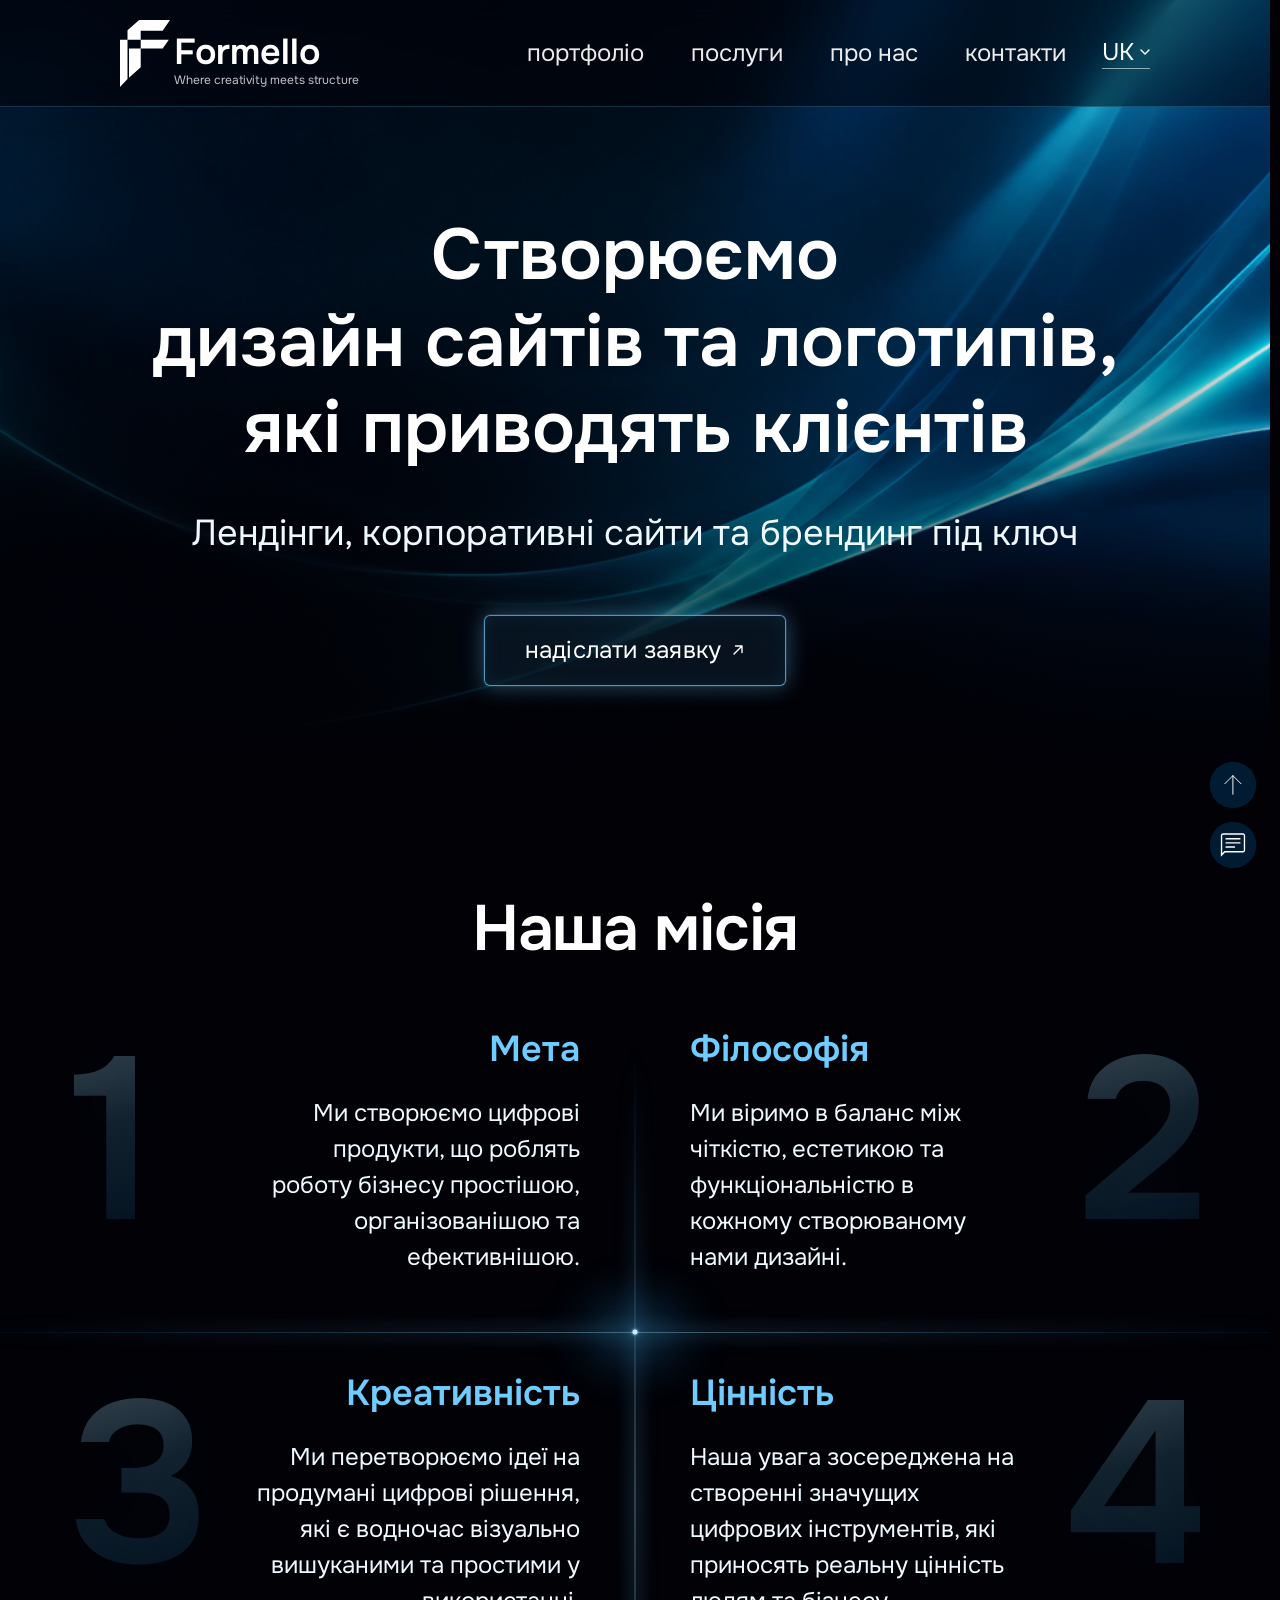
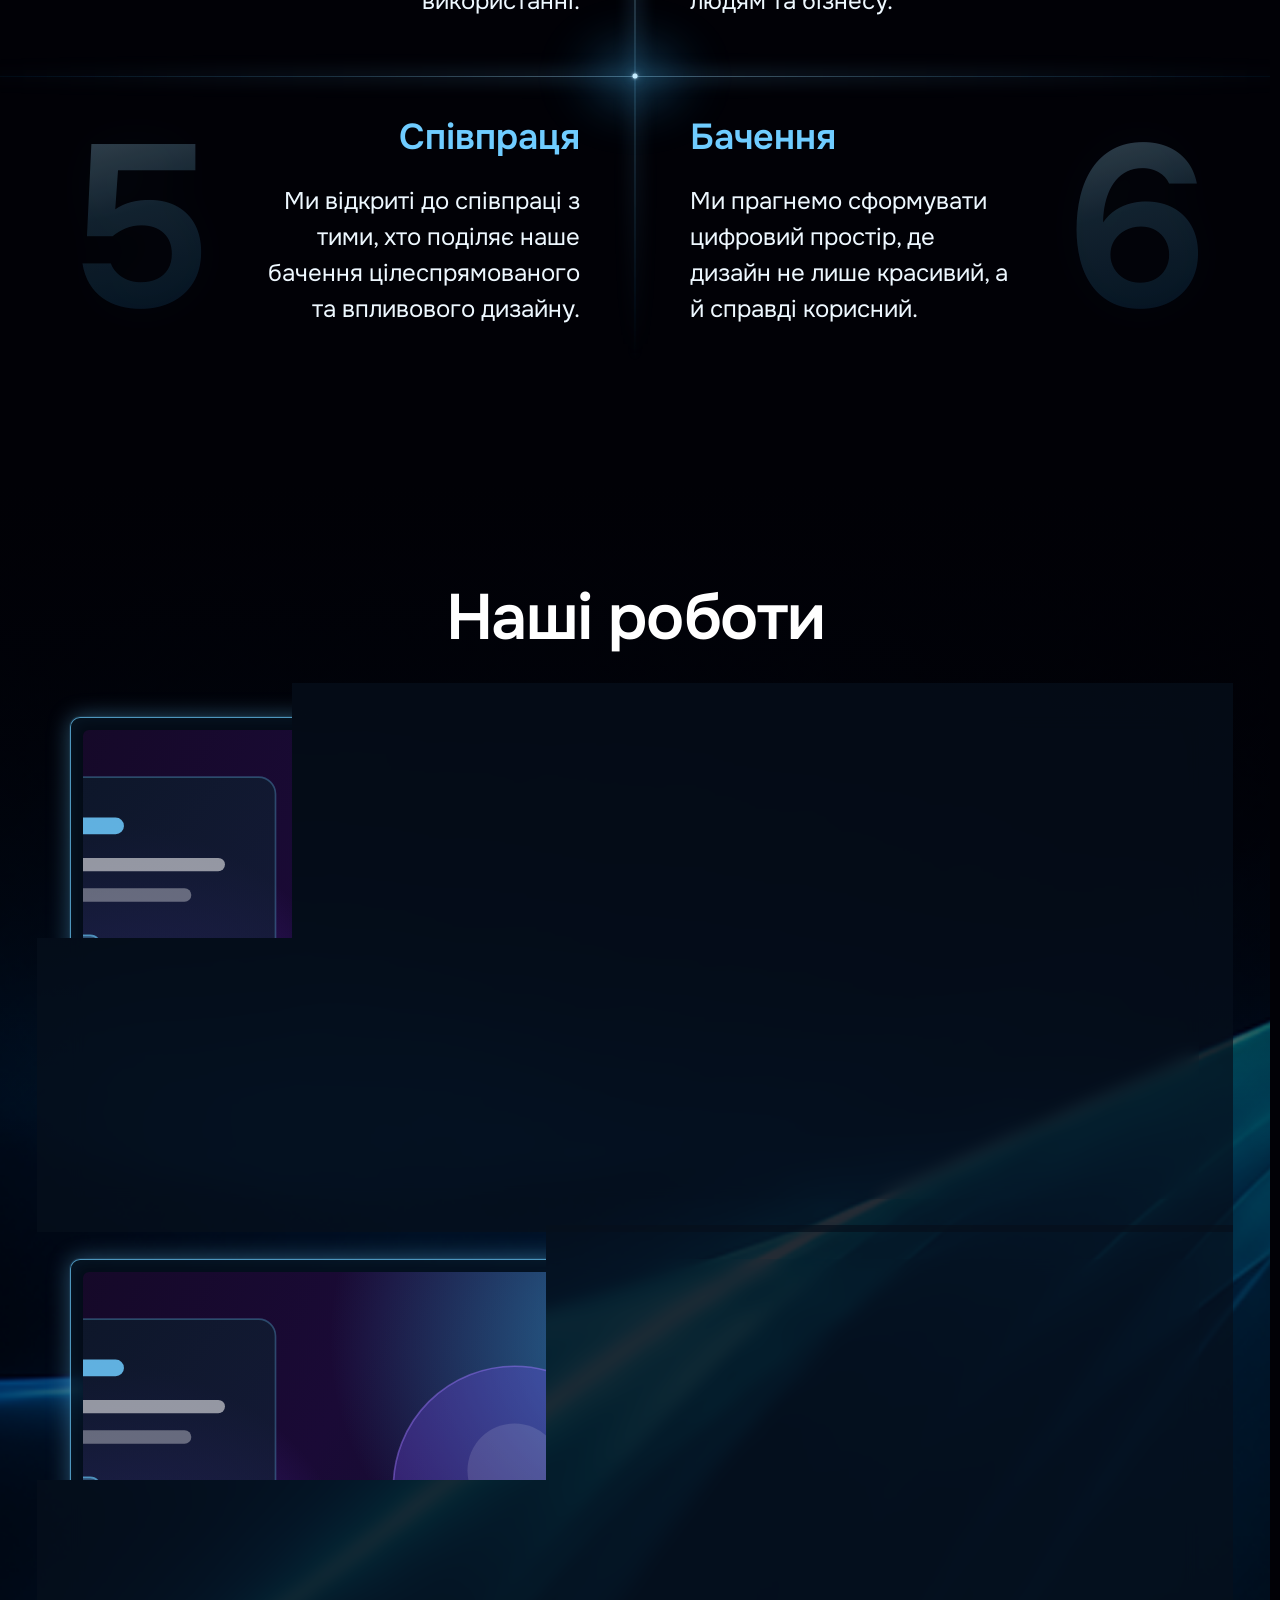
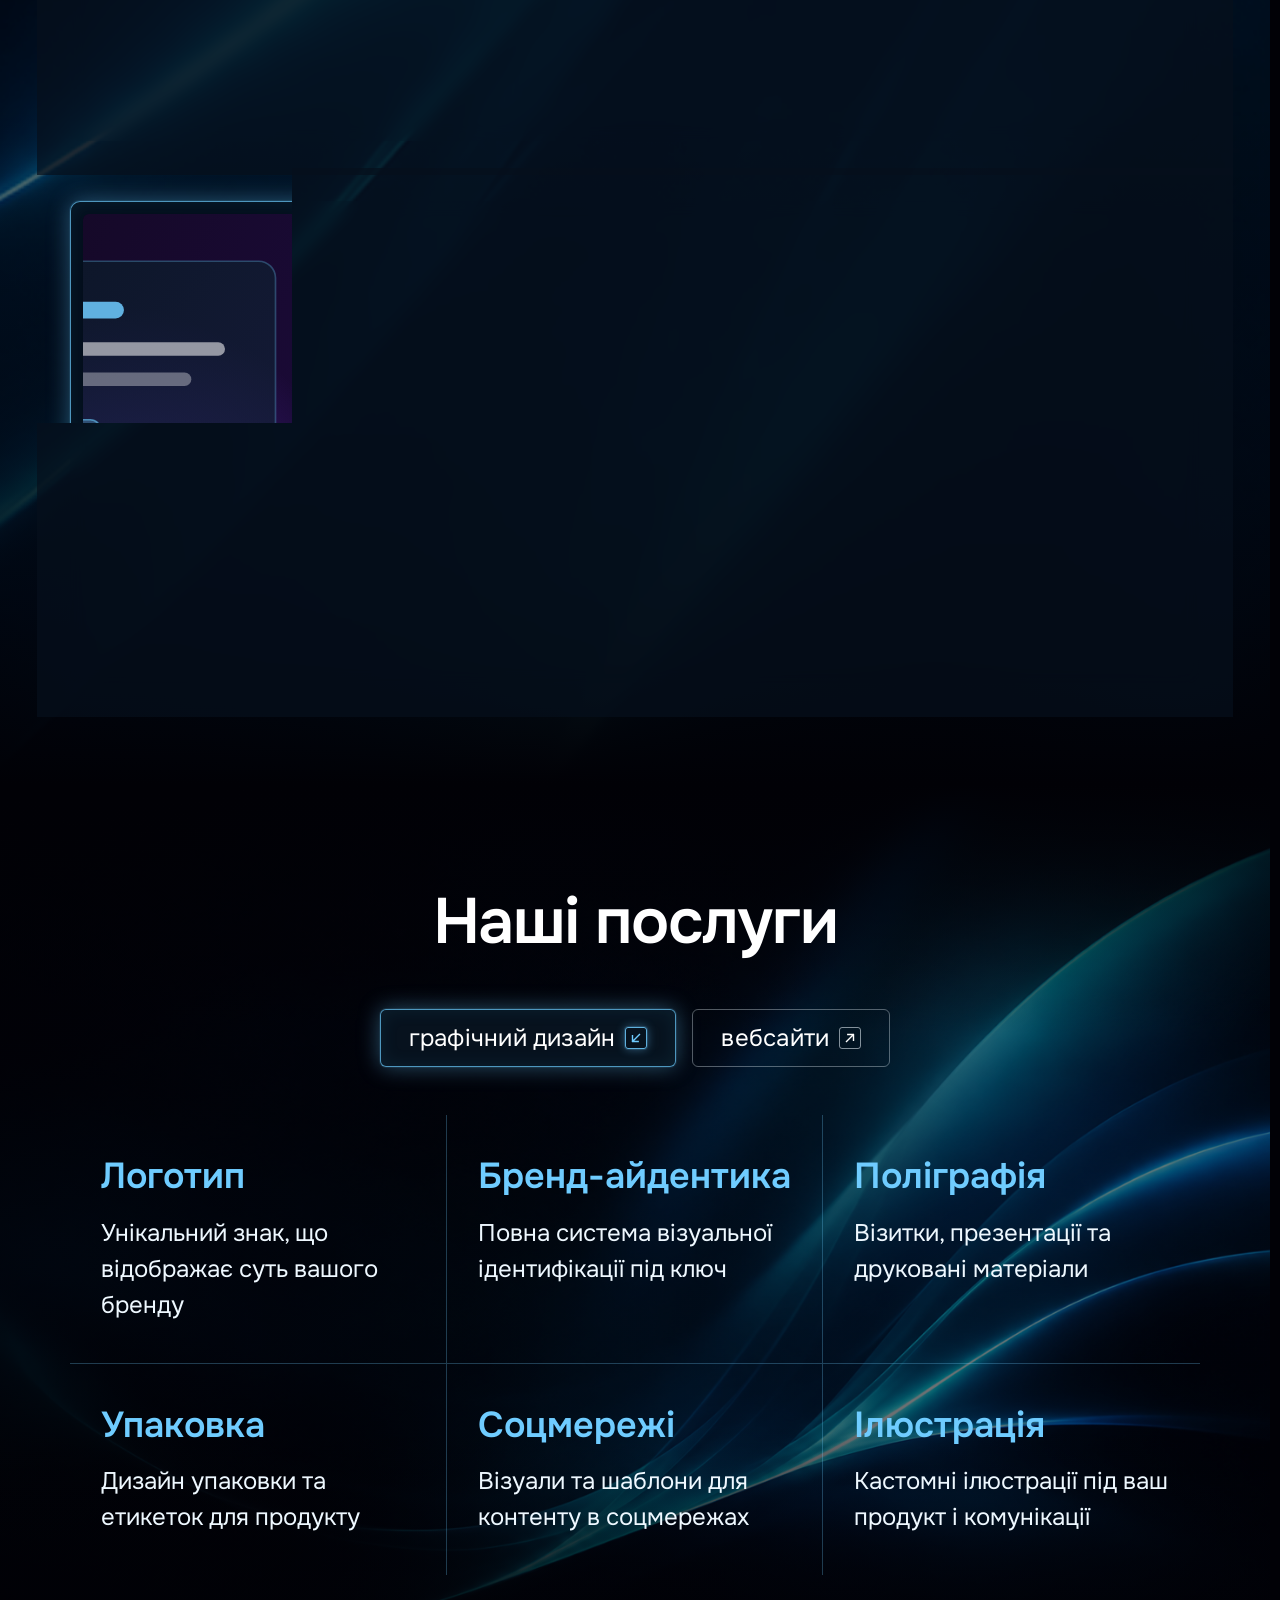
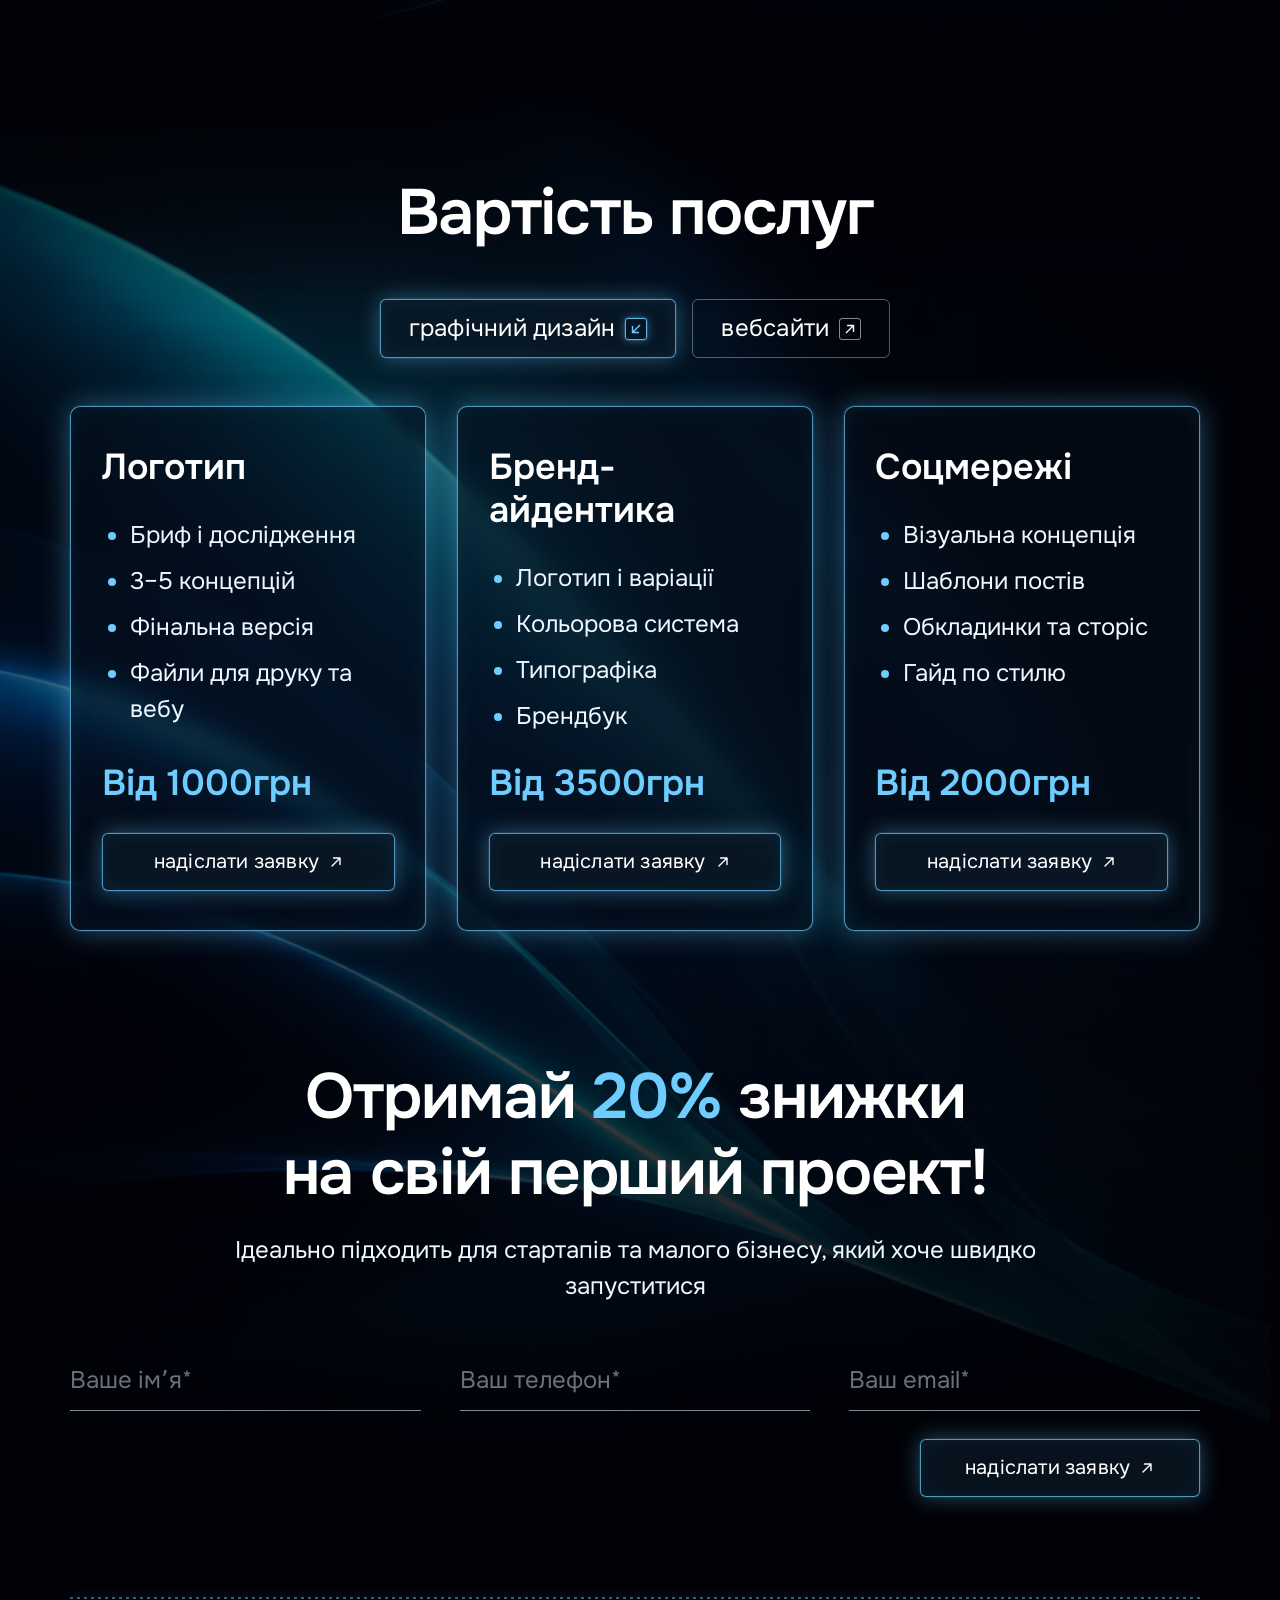
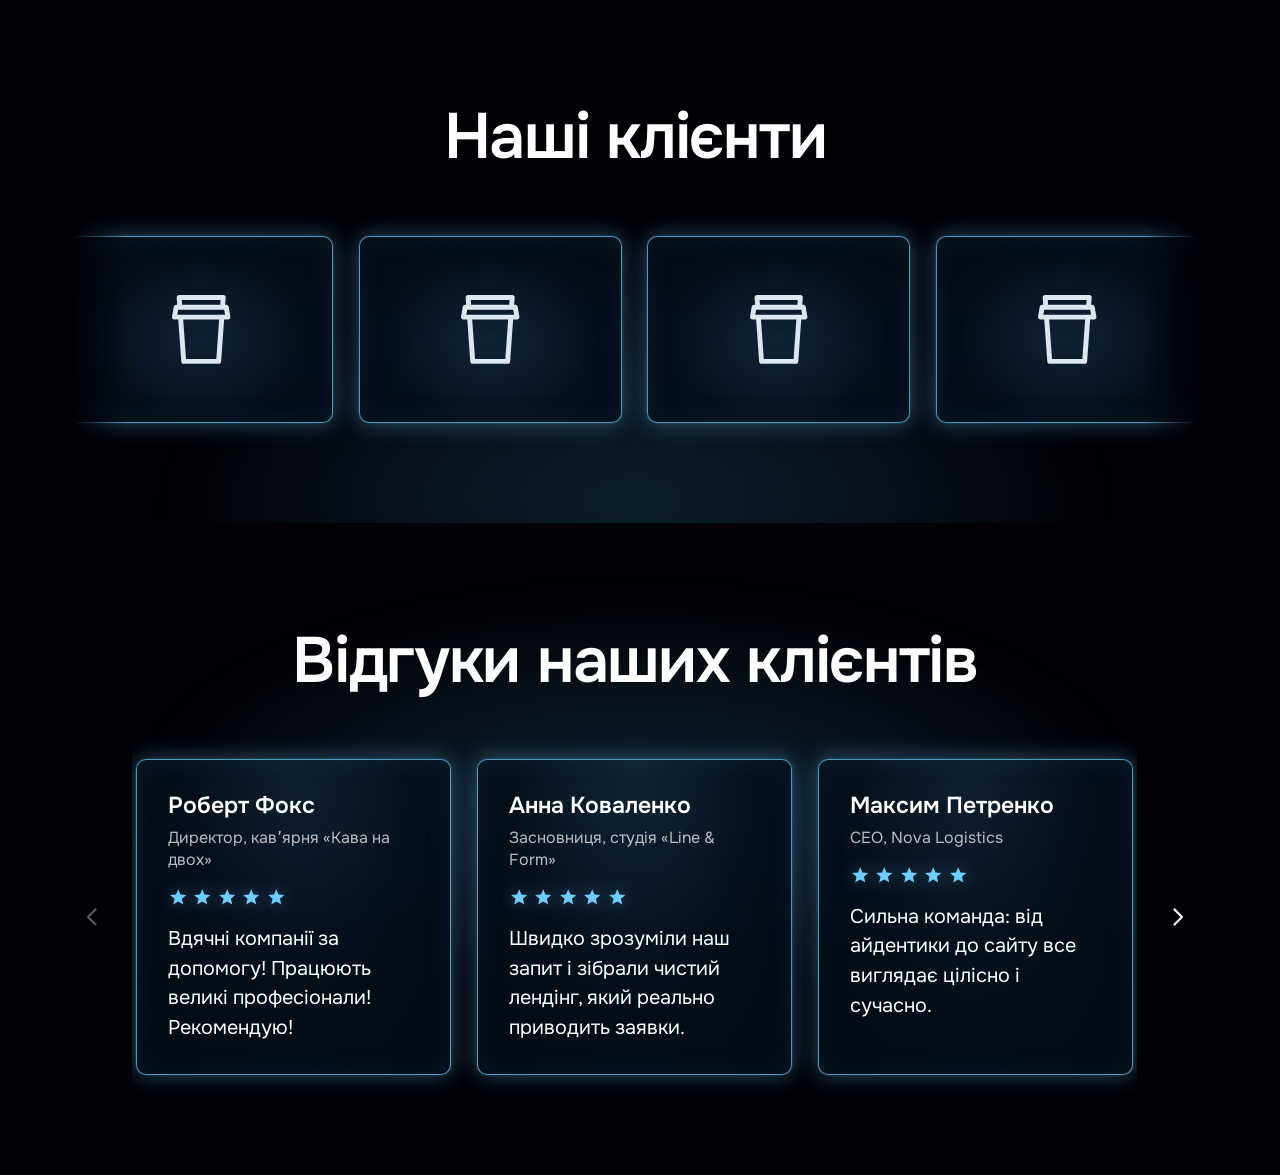
==== commit 12c1b5a2: "Add clients section with auto-sliding logo track after the offer block. Co-authored-by: Cursor <curs" ====
--- a/index.html
+++ b/index.html
@@ -862,6 +862,316 @@
             <div class="offer__rule" aria-hidden="true"></div>
           </section>
         </div>
+
+        <section class="clients" id="clients" aria-labelledby="clients-title">
+          <div class="clients__glow" aria-hidden="true"></div>
+          <div class="clients__inner">
+            <h2 id="clients-title" data-i18n="clientsTitle">Наші клієнти</h2>
+
+            <div class="clients__slider" data-clients-slider>
+              <ul
+                class="clients__list"
+                data-clients-track
+                aria-label="Логотипи клієнтів"
+                data-i18n-aria="clientsListAria"
+              >
+                <li class="clients__item">
+                  <img
+                    class="clients__logo"
+                    src="assets/clients/client-placeholder.svg"
+                    alt=""
+                    width="120"
+                    height="140"
+                    loading="lazy"
+                    decoding="async"
+                    aria-hidden="true"
+                  />
+                </li>
+                <li class="clients__item">
+                  <img
+                    class="clients__logo"
+                    src="assets/clients/client-placeholder.svg"
+                    alt=""
+                    width="120"
+                    height="140"
+                    loading="lazy"
+                    decoding="async"
+                    aria-hidden="true"
+                  />
+                </li>
+                <li class="clients__item">
+                  <img
+                    class="clients__logo"
+                    src="assets/clients/client-placeholder.svg"
+                    alt=""
+                    width="120"
+                    height="140"
+                    loading="lazy"
+                    decoding="async"
+                    aria-hidden="true"
+                  />
+                </li>
+                <li class="clients__item">
+                  <img
+                    class="clients__logo"
+                    src="assets/clients/client-placeholder.svg"
+                    alt=""
+                    width="120"
+                    height="140"
+                    loading="lazy"
+                    decoding="async"
+                    aria-hidden="true"
+                  />
+                </li>
+                <li class="clients__item">
+                  <img
+                    class="clients__logo"
+                    src="assets/clients/client-placeholder.svg"
+                    alt=""
+                    width="120"
+                    height="140"
+                    loading="lazy"
+                    decoding="async"
+                    aria-hidden="true"
+                  />
+                </li>
+                <li class="clients__item">
+                  <img
+                    class="clients__logo"
+                    src="assets/clients/client-placeholder.svg"
+                    alt=""
+                    width="120"
+                    height="140"
+                    loading="lazy"
+                    decoding="async"
+                    aria-hidden="true"
+                  />
+                </li>
+              </ul>
+            </div>
+          </div>
+        </section>
+
+        <section class="reviews" id="reviews" aria-labelledby="reviews-title">
+          <div class="reviews__glow" aria-hidden="true"></div>
+          <div class="reviews__inner">
+            <h2 id="reviews-title" data-i18n="reviewsTitle">
+              Відгуки наших клієнтів
+            </h2>
+
+            <div class="reviews__carousel" data-reviews-carousel>
+              <button
+                class="reviews__nav reviews__nav--prev"
+                type="button"
+                data-reviews-prev
+                aria-label="Попередній відгук"
+                data-i18n-aria="reviewsPrev"
+              >
+                <svg
+                  width="28"
+                  height="28"
+                  viewBox="0 0 28 28"
+                  fill="none"
+                  xmlns="http://www.w3.org/2000/svg"
+                  aria-hidden="true"
+                >
+                  <path
+                    d="M17.5 6.5L10 14l7.5 7.5"
+                    stroke="currentColor"
+                    stroke-width="2.2"
+                    stroke-linecap="round"
+                    stroke-linejoin="round"
+                  />
+                </svg>
+              </button>
+
+              <div class="reviews__slider" data-reviews-slider>
+                <ul
+                  class="reviews__list"
+                  data-reviews-track
+                  aria-label="Відгуки клієнтів"
+                  data-i18n-aria="reviewsListAria"
+                >
+                  <li class="reviews__card">
+                    <div class="reviews__head">
+                      <p class="reviews__name" data-i18n="reviews1Name">
+                        Роберт Фокс
+                      </p>
+                      <p class="reviews__role" data-i18n="reviews1Role">
+                        Директор, кавʼярня «Кава на двох»
+                      </p>
+                    </div>
+                    <div
+                      class="reviews__stars"
+                      aria-label="Оцінка 5 з 5"
+                      data-i18n-aria="reviewsRatingAria"
+                    >
+                      <svg viewBox="0 0 24 24" aria-hidden="true"><path d="M12 2.5l2.7 6.2 6.8.6-5.2 4.5 1.6 6.6L12 16.9 6.1 20.4l1.6-6.6L2.5 9.3l6.8-.6L12 2.5z"/></svg>
+                      <svg viewBox="0 0 24 24" aria-hidden="true"><path d="M12 2.5l2.7 6.2 6.8.6-5.2 4.5 1.6 6.6L12 16.9 6.1 20.4l1.6-6.6L2.5 9.3l6.8-.6L12 2.5z"/></svg>
+                      <svg viewBox="0 0 24 24" aria-hidden="true"><path d="M12 2.5l2.7 6.2 6.8.6-5.2 4.5 1.6 6.6L12 16.9 6.1 20.4l1.6-6.6L2.5 9.3l6.8-.6L12 2.5z"/></svg>
+                      <svg viewBox="0 0 24 24" aria-hidden="true"><path d="M12 2.5l2.7 6.2 6.8.6-5.2 4.5 1.6 6.6L12 16.9 6.1 20.4l1.6-6.6L2.5 9.3l6.8-.6L12 2.5z"/></svg>
+                      <svg viewBox="0 0 24 24" aria-hidden="true"><path d="M12 2.5l2.7 6.2 6.8.6-5.2 4.5 1.6 6.6L12 16.9 6.1 20.4l1.6-6.6L2.5 9.3l6.8-.6L12 2.5z"/></svg>
+                    </div>
+                    <p class="reviews__text" data-i18n="reviews1Text">
+                      Вдячні компанії за допомогу! Працюють великі
+                      професіонали! Рекомендую!
+                    </p>
+                  </li>
+                  <li class="reviews__card">
+                    <div class="reviews__head">
+                      <p class="reviews__name" data-i18n="reviews2Name">
+                        Анна Коваленко
+                      </p>
+                      <p class="reviews__role" data-i18n="reviews2Role">
+                        Засновниця, студія «Line & Form»
+                      </p>
+                    </div>
+                    <div
+                      class="reviews__stars"
+                      aria-label="Оцінка 5 з 5"
+                      data-i18n-aria="reviewsRatingAria"
+                    >
+                      <svg viewBox="0 0 24 24" aria-hidden="true"><path d="M12 2.5l2.7 6.2 6.8.6-5.2 4.5 1.6 6.6L12 16.9 6.1 20.4l1.6-6.6L2.5 9.3l6.8-.6L12 2.5z"/></svg>
+                      <svg viewBox="0 0 24 24" aria-hidden="true"><path d="M12 2.5l2.7 6.2 6.8.6-5.2 4.5 1.6 6.6L12 16.9 6.1 20.4l1.6-6.6L2.5 9.3l6.8-.6L12 2.5z"/></svg>
+                      <svg viewBox="0 0 24 24" aria-hidden="true"><path d="M12 2.5l2.7 6.2 6.8.6-5.2 4.5 1.6 6.6L12 16.9 6.1 20.4l1.6-6.6L2.5 9.3l6.8-.6L12 2.5z"/></svg>
+                      <svg viewBox="0 0 24 24" aria-hidden="true"><path d="M12 2.5l2.7 6.2 6.8.6-5.2 4.5 1.6 6.6L12 16.9 6.1 20.4l1.6-6.6L2.5 9.3l6.8-.6L12 2.5z"/></svg>
+                      <svg viewBox="0 0 24 24" aria-hidden="true"><path d="M12 2.5l2.7 6.2 6.8.6-5.2 4.5 1.6 6.6L12 16.9 6.1 20.4l1.6-6.6L2.5 9.3l6.8-.6L12 2.5z"/></svg>
+                    </div>
+                    <p class="reviews__text" data-i18n="reviews2Text">
+                      Швидко зрозуміли наш запит і зібрали чистий лендінг, який
+                      реально приводить заявки.
+                    </p>
+                  </li>
+                  <li class="reviews__card">
+                    <div class="reviews__head">
+                      <p class="reviews__name" data-i18n="reviews3Name">
+                        Максим Петренко
+                      </p>
+                      <p class="reviews__role" data-i18n="reviews3Role">
+                        CEO, Nova Logistics
+                      </p>
+                    </div>
+                    <div
+                      class="reviews__stars"
+                      aria-label="Оцінка 5 з 5"
+                      data-i18n-aria="reviewsRatingAria"
+                    >
+                      <svg viewBox="0 0 24 24" aria-hidden="true"><path d="M12 2.5l2.7 6.2 6.8.6-5.2 4.5 1.6 6.6L12 16.9 6.1 20.4l1.6-6.6L2.5 9.3l6.8-.6L12 2.5z"/></svg>
+                      <svg viewBox="0 0 24 24" aria-hidden="true"><path d="M12 2.5l2.7 6.2 6.8.6-5.2 4.5 1.6 6.6L12 16.9 6.1 20.4l1.6-6.6L2.5 9.3l6.8-.6L12 2.5z"/></svg>
+                      <svg viewBox="0 0 24 24" aria-hidden="true"><path d="M12 2.5l2.7 6.2 6.8.6-5.2 4.5 1.6 6.6L12 16.9 6.1 20.4l1.6-6.6L2.5 9.3l6.8-.6L12 2.5z"/></svg>
+                      <svg viewBox="0 0 24 24" aria-hidden="true"><path d="M12 2.5l2.7 6.2 6.8.6-5.2 4.5 1.6 6.6L12 16.9 6.1 20.4l1.6-6.6L2.5 9.3l6.8-.6L12 2.5z"/></svg>
+                      <svg viewBox="0 0 24 24" aria-hidden="true"><path d="M12 2.5l2.7 6.2 6.8.6-5.2 4.5 1.6 6.6L12 16.9 6.1 20.4l1.6-6.6L2.5 9.3l6.8-.6L12 2.5z"/></svg>
+                    </div>
+                    <p class="reviews__text" data-i18n="reviews3Text">
+                      Сильна команда: від айдентики до сайту все виглядає
+                      цілісно і сучасно.
+                    </p>
+                  </li>
+                  <li class="reviews__card">
+                    <div class="reviews__head">
+                      <p class="reviews__name" data-i18n="reviews4Name">
+                        Олена Мельник
+                      </p>
+                      <p class="reviews__role" data-i18n="reviews4Role">
+                        Маркетолог, SoftPeak
+                      </p>
+                    </div>
+                    <div
+                      class="reviews__stars"
+                      aria-label="Оцінка 5 з 5"
+                      data-i18n-aria="reviewsRatingAria"
+                    >
+                      <svg viewBox="0 0 24 24" aria-hidden="true"><path d="M12 2.5l2.7 6.2 6.8.6-5.2 4.5 1.6 6.6L12 16.9 6.1 20.4l1.6-6.6L2.5 9.3l6.8-.6L12 2.5z"/></svg>
+                      <svg viewBox="0 0 24 24" aria-hidden="true"><path d="M12 2.5l2.7 6.2 6.8.6-5.2 4.5 1.6 6.6L12 16.9 6.1 20.4l1.6-6.6L2.5 9.3l6.8-.6L12 2.5z"/></svg>
+                      <svg viewBox="0 0 24 24" aria-hidden="true"><path d="M12 2.5l2.7 6.2 6.8.6-5.2 4.5 1.6 6.6L12 16.9 6.1 20.4l1.6-6.6L2.5 9.3l6.8-.6L12 2.5z"/></svg>
+                      <svg viewBox="0 0 24 24" aria-hidden="true"><path d="M12 2.5l2.7 6.2 6.8.6-5.2 4.5 1.6 6.6L12 16.9 6.1 20.4l1.6-6.6L2.5 9.3l6.8-.6L12 2.5z"/></svg>
+                      <svg viewBox="0 0 24 24" aria-hidden="true"><path d="M12 2.5l2.7 6.2 6.8.6-5.2 4.5 1.6 6.6L12 16.9 6.1 20.4l1.6-6.6L2.5 9.3l6.8-.6L12 2.5z"/></svg>
+                    </div>
+                    <p class="reviews__text" data-i18n="reviews4Text">
+                      Дуже зручна комунікація і продуманий дизайн. Результат
+                      перевершив очікування.
+                    </p>
+                  </li>
+                  <li class="reviews__card">
+                    <div class="reviews__head">
+                      <p class="reviews__name" data-i18n="reviews5Name">
+                        Ігор Савчук
+                      </p>
+                      <p class="reviews__role" data-i18n="reviews5Role">
+                        Власник, Craft & Clay
+                      </p>
+                    </div>
+                    <div
+                      class="reviews__stars"
+                      aria-label="Оцінка 5 з 5"
+                      data-i18n-aria="reviewsRatingAria"
+                    >
+                      <svg viewBox="0 0 24 24" aria-hidden="true"><path d="M12 2.5l2.7 6.2 6.8.6-5.2 4.5 1.6 6.6L12 16.9 6.1 20.4l1.6-6.6L2.5 9.3l6.8-.6L12 2.5z"/></svg>
+                      <svg viewBox="0 0 24 24" aria-hidden="true"><path d="M12 2.5l2.7 6.2 6.8.6-5.2 4.5 1.6 6.6L12 16.9 6.1 20.4l1.6-6.6L2.5 9.3l6.8-.6L12 2.5z"/></svg>
+                      <svg viewBox="0 0 24 24" aria-hidden="true"><path d="M12 2.5l2.7 6.2 6.8.6-5.2 4.5 1.6 6.6L12 16.9 6.1 20.4l1.6-6.6L2.5 9.3l6.8-.6L12 2.5z"/></svg>
+                      <svg viewBox="0 0 24 24" aria-hidden="true"><path d="M12 2.5l2.7 6.2 6.8.6-5.2 4.5 1.6 6.6L12 16.9 6.1 20.4l1.6-6.6L2.5 9.3l6.8-.6L12 2.5z"/></svg>
+                      <svg viewBox="0 0 24 24" aria-hidden="true"><path d="M12 2.5l2.7 6.2 6.8.6-5.2 4.5 1.6 6.6L12 16.9 6.1 20.4l1.6-6.6L2.5 9.3l6.8-.6L12 2.5z"/></svg>
+                    </div>
+                    <p class="reviews__text" data-i18n="reviews5Text">
+                      Отримали логотип і сайт, з якими приємно презентувати
+                      бренд клієнтам.
+                    </p>
+                  </li>
+                  <li class="reviews__card">
+                    <div class="reviews__head">
+                      <p class="reviews__name" data-i18n="reviews6Name">
+                        Марія Гончар
+                      </p>
+                      <p class="reviews__role" data-i18n="reviews6Role">
+                        Product lead, BrightLab
+                      </p>
+                    </div>
+                    <div
+                      class="reviews__stars"
+                      aria-label="Оцінка 5 з 5"
+                      data-i18n-aria="reviewsRatingAria"
+                    >
+                      <svg viewBox="0 0 24 24" aria-hidden="true"><path d="M12 2.5l2.7 6.2 6.8.6-5.2 4.5 1.6 6.6L12 16.9 6.1 20.4l1.6-6.6L2.5 9.3l6.8-.6L12 2.5z"/></svg>
+                      <svg viewBox="0 0 24 24" aria-hidden="true"><path d="M12 2.5l2.7 6.2 6.8.6-5.2 4.5 1.6 6.6L12 16.9 6.1 20.4l1.6-6.6L2.5 9.3l6.8-.6L12 2.5z"/></svg>
+                      <svg viewBox="0 0 24 24" aria-hidden="true"><path d="M12 2.5l2.7 6.2 6.8.6-5.2 4.5 1.6 6.6L12 16.9 6.1 20.4l1.6-6.6L2.5 9.3l6.8-.6L12 2.5z"/></svg>
+                      <svg viewBox="0 0 24 24" aria-hidden="true"><path d="M12 2.5l2.7 6.2 6.8.6-5.2 4.5 1.6 6.6L12 16.9 6.1 20.4l1.6-6.6L2.5 9.3l6.8-.6L12 2.5z"/></svg>
+                      <svg viewBox="0 0 24 24" aria-hidden="true"><path d="M12 2.5l2.7 6.2 6.8.6-5.2 4.5 1.6 6.6L12 16.9 6.1 20.4l1.6-6.6L2.5 9.3l6.8-.6L12 2.5z"/></svg>
+                    </div>
+                    <p class="reviews__text" data-i18n="reviews6Text">
+                      Уважні до деталей і бізнес-цілей. Рекомендую як надійних
+                      партнерів.
+                    </p>
+                  </li>
+                </ul>
+              </div>
+
+              <button
+                class="reviews__nav reviews__nav--next"
+                type="button"
+                data-reviews-next
+                aria-label="Наступний відгук"
+                data-i18n-aria="reviewsNext"
+              >
+                <svg
+                  width="28"
+                  height="28"
+                  viewBox="0 0 28 28"
+                  fill="none"
+                  xmlns="http://www.w3.org/2000/svg"
+                  aria-hidden="true"
+                >
+                  <path
+                    d="M10.5 6.5L18 14l-7.5 7.5"
+                    stroke="currentColor"
+                    stroke-width="2.2"
+                    stroke-linecap="round"
+                    stroke-linejoin="round"
+                  />
+                </svg>
+              </button>
+            </div>
+          </div>
+        </section>
       </main>
 
       <aside class="fabs" aria-label="Швидкі дії" data-i18n-aria="fabsAria">
--- a/styles.css
+++ b/styles.css
@@ -1219,6 +1219,335 @@
   color: var(--text-secondary);
 }
 
+/* ——— Clients ——— */
+.clients {
+  position: relative;
+  background: var(--bg);
+  overflow: clip;
+}
+
+.clients__glow {
+  position: absolute;
+  left: 50%;
+  bottom: -8%;
+  z-index: 0;
+  width: min(920px, 120%);
+  height: 55%;
+  transform: translateX(-50%);
+  pointer-events: none;
+  background: radial-gradient(
+    ellipse at 50% 80%,
+    rgba(46, 143, 176, 0.22) 0%,
+    rgba(91, 174, 219, 0.1) 38%,
+    transparent 72%
+  );
+  filter: blur(28px);
+}
+
+.clients__inner {
+  position: relative;
+  z-index: 1;
+  width: min(1440px, 100%);
+  margin: 0 auto;
+  padding: 100px var(--pad-x);
+  display: flex;
+  flex-direction: column;
+  align-items: center;
+  gap: 60px;
+}
+
+.clients h2 {
+  margin: 0;
+  width: min(var(--container), 100%);
+  text-align: center;
+  font-size: clamp(36px, 4.4vw, var(--fs-h2));
+  font-weight: var(--fw-h2);
+  line-height: var(--lh-h2);
+  letter-spacing: -0.02em;
+  color: var(--text);
+}
+
+.clients__slider {
+  --clients-gap: clamp(16px, 2vw, 28px);
+  --clients-visible: 4;
+  /* Padding expands the overflow clip box so glow + hover lift are not cut */
+  --clients-bleed: 28px;
+  width: min(var(--container), 100%);
+  overflow: hidden;
+  container-type: inline-size;
+  padding: var(--clients-bleed) 0;
+  margin: calc(var(--clients-bleed) * -1) 0;
+  mask-image: linear-gradient(
+    90deg,
+    transparent 0%,
+    #000 5%,
+    #000 95%,
+    transparent 100%
+  );
+}
+
+.clients__list {
+  list-style: none;
+  margin: 0;
+  padding: 0;
+  display: flex;
+  gap: var(--clients-gap);
+  width: max-content;
+  will-change: transform;
+  transition: transform 0.22s ease;
+}
+
+.clients__item {
+  flex: 0 0 auto;
+  width: calc(
+    (100cqi - (var(--clients-visible) - 1) * var(--clients-gap)) /
+      var(--clients-visible)
+  );
+  display: flex;
+  align-items: center;
+  justify-content: center;
+  aspect-ratio: 282 / 200;
+  min-height: 140px;
+  padding: clamp(20px, 2.4vw, 32px);
+  color: var(--text);
+  background: radial-gradient(
+    ellipse at 50% 55%,
+    rgba(20, 48, 72, 0.72) 0%,
+    rgba(6, 16, 28, 0.88) 58%,
+    rgba(4, 10, 20, 0.95) 100%
+  );
+  border: 1px solid var(--cta-border);
+  border-radius: 10px;
+  box-shadow:
+    0 0 0 1px rgba(91, 174, 219, 0.1),
+    0 0 22px var(--cta-glow),
+    inset 0 0 28px rgba(46, 143, 176, 0.12);
+  backdrop-filter: blur(8px);
+  transition:
+    transform 0.22s ease,
+    box-shadow 0.22s ease,
+    border-color 0.22s ease;
+}
+
+.clients__item:hover {
+  transform: translateY(-2px);
+  border-color: rgba(126, 207, 245, 0.95);
+  box-shadow:
+    0 0 0 1px rgba(126, 207, 245, 0.2),
+    0 0 28px rgba(104, 196, 248, 0.55),
+    inset 0 0 30px rgba(46, 143, 176, 0.18);
+}
+
+.clients__logo {
+  display: block;
+  width: min(42%, 120px);
+  height: auto;
+  max-height: 56%;
+  object-fit: contain;
+  opacity: 0.92;
+}
+
+/* ——— Reviews ——— */
+.reviews {
+  position: relative;
+  background: var(--bg);
+  overflow: clip;
+}
+
+.reviews__glow {
+  position: absolute;
+  left: 50%;
+  top: 42%;
+  z-index: 0;
+  width: min(980px, 130%);
+  height: 58%;
+  transform: translate(-50%, -50%);
+  pointer-events: none;
+  background: radial-gradient(
+    ellipse at 50% 50%,
+    rgba(46, 143, 176, 0.2) 0%,
+    rgba(91, 174, 219, 0.1) 40%,
+    transparent 72%
+  );
+  filter: blur(30px);
+}
+
+.reviews__inner {
+  position: relative;
+  z-index: 1;
+  width: min(1440px, 100%);
+  margin: 0 auto;
+  padding: 100px var(--pad-x);
+  display: flex;
+  flex-direction: column;
+  align-items: center;
+  gap: 60px;
+}
+
+.reviews h2 {
+  margin: 0;
+  width: min(var(--container), 100%);
+  text-align: center;
+  font-size: clamp(36px, 4.4vw, var(--fs-h2));
+  font-weight: var(--fw-h2);
+  line-height: var(--lh-h2);
+  letter-spacing: -0.02em;
+  color: var(--text);
+}
+
+.reviews__carousel {
+  --reviews-nav-size: 44px;
+  width: min(var(--container), 100%);
+  display: grid;
+  grid-template-columns: var(--reviews-nav-size) minmax(0, 1fr) var(--reviews-nav-size);
+  align-items: center;
+  gap: clamp(8px, 1.4vw, 20px);
+}
+
+.reviews__nav {
+  width: var(--reviews-nav-size);
+  height: var(--reviews-nav-size);
+  display: inline-flex;
+  align-items: center;
+  justify-content: center;
+  margin: 0;
+  padding: 0;
+  color: var(--text);
+  background: transparent;
+  border: 0;
+  border-radius: 8px;
+  cursor: pointer;
+  transition:
+    color 0.22s ease,
+    background-color 0.22s ease,
+    opacity 0.22s ease;
+}
+
+.reviews__nav:hover {
+  color: var(--accent);
+  background: rgba(91, 174, 219, 0.1);
+}
+
+.reviews__nav:focus-visible {
+  outline: 2px solid var(--accent);
+  outline-offset: 3px;
+}
+
+.reviews__nav:disabled {
+  opacity: 0.35;
+  cursor: default;
+  pointer-events: none;
+}
+
+.reviews__slider {
+  --reviews-gap: clamp(16px, 2vw, 28px);
+  --reviews-visible: 3;
+  --reviews-bleed: 28px;
+  min-width: 0;
+  overflow: hidden;
+  container-type: inline-size;
+  padding: var(--reviews-bleed) 4px;
+  margin: calc(var(--reviews-bleed) * -1) 0;
+}
+
+.reviews__list {
+  list-style: none;
+  margin: 0;
+  padding: 0;
+  display: flex;
+  gap: var(--reviews-gap);
+  width: max-content;
+  will-change: transform;
+  transition: transform 0.22s ease;
+}
+
+.reviews__card {
+  flex: 0 0 auto;
+  width: calc(
+    (100cqi - (var(--reviews-visible) - 1) * var(--reviews-gap)) /
+      var(--reviews-visible)
+  );
+  display: flex;
+  flex-direction: column;
+  align-items: flex-start;
+  gap: 16px;
+  min-height: 240px;
+  padding: clamp(22px, 2.4vw, 32px);
+  color: var(--text);
+  background: radial-gradient(
+    ellipse at 50% 0%,
+    rgba(20, 48, 72, 0.55) 0%,
+    rgba(6, 16, 28, 0.88) 55%,
+    rgba(4, 10, 20, 0.96) 100%
+  );
+  border: 1px solid var(--cta-border);
+  border-radius: 10px;
+  box-shadow:
+    0 0 0 1px rgba(91, 174, 219, 0.1),
+    0 0 22px var(--cta-glow),
+    inset 0 0 28px rgba(46, 143, 176, 0.1);
+  backdrop-filter: blur(8px);
+  transition:
+    transform 0.22s ease,
+    box-shadow 0.22s ease,
+    border-color 0.22s ease;
+}
+
+.reviews__card:hover {
+  transform: translateY(-2px);
+  border-color: rgba(126, 207, 245, 0.95);
+  box-shadow:
+    0 0 0 1px rgba(126, 207, 245, 0.2),
+    0 0 28px rgba(104, 196, 248, 0.55),
+    inset 0 0 30px rgba(46, 143, 176, 0.16);
+}
+
+.reviews__head {
+  display: flex;
+  flex-direction: column;
+  gap: 6px;
+  width: 100%;
+}
+
+.reviews__name {
+  margin: 0;
+  font-size: clamp(18px, 1.8vw, 24px);
+  font-weight: var(--fw-h4);
+  line-height: 1.3;
+  color: var(--text);
+}
+
+.reviews__role {
+  margin: 0;
+  font-size: clamp(14px, 1.35vw, 16px);
+  font-weight: var(--fw-body);
+  line-height: 1.4;
+  color: var(--text-muted);
+}
+
+.reviews__stars {
+  display: flex;
+  align-items: center;
+  gap: 4px;
+  color: var(--accent);
+  filter: drop-shadow(0 0 8px var(--cta-glow));
+}
+
+.reviews__stars svg {
+  display: block;
+  width: clamp(18px, 1.6vw, 22px);
+  height: clamp(18px, 1.6vw, 22px);
+  fill: currentColor;
+}
+
+.reviews__text {
+  margin: 0;
+  font-size: clamp(16px, 1.55vw, 20px);
+  font-weight: var(--fw-body);
+  line-height: 1.5;
+  color: var(--text);
+}
+
 /* ——— Services ——— */
 .services {
   position: relative;
@@ -1945,6 +2274,11 @@
   .modal__dialog,
   .field__error,
   .works__card,
+  .clients__list,
+  .clients__item,
+  .reviews__list,
+  .reviews__card,
+  .reviews__nav,
   .services__tab,
   .services__tab-icon,
   .services__tab-icon svg,
@@ -1960,6 +2294,8 @@
   }
 
   .works__card:hover,
+  .clients__item:hover,
+  .reviews__card:hover,
   .services__tab:hover,
   .pricing__tab:hover {
     transform: none;
@@ -1995,6 +2331,8 @@
 
   .mission h2,
   .works h2,
+  .clients h2,
+  .reviews h2,
   .services h2,
   .pricing h2,
   .offer h2 {
@@ -2194,6 +2532,38 @@
     gap: 40px;
   }
 
+  .clients__inner {
+    gap: 40px;
+    padding-top: 72px;
+    padding-bottom: 72px;
+  }
+
+  .clients__slider {
+    --clients-visible: 2;
+    --clients-gap: 20px;
+  }
+
+  .reviews__inner {
+    gap: 40px;
+    padding-top: 72px;
+    padding-bottom: 72px;
+  }
+
+  .reviews__carousel {
+    --reviews-nav-size: 40px;
+    gap: 8px;
+  }
+
+  .reviews__slider {
+    --reviews-visible: 2;
+    --reviews-gap: 16px;
+  }
+
+  .reviews__card {
+    min-height: 220px;
+    gap: 14px;
+  }
+
   .works__card {
     flex-direction: column;
     min-height: 0;
@@ -2294,6 +2664,37 @@
 }
 
 @media (max-width: 720px) {
+  .clients__slider {
+    --clients-visible: 1;
+    --clients-gap: 14px;
+  }
+
+  .clients__item {
+    min-height: 120px;
+    padding: 10px;
+  }
+
+  .reviews__carousel {
+    --reviews-nav-size: 36px;
+    gap: 4px;
+  }
+
+  .reviews__slider {
+    --reviews-visible: 1;
+    --reviews-gap: 12px;
+    --reviews-bleed: 20px;
+  }
+
+  .reviews__card {
+    min-height: 0;
+    padding: 20px;
+  }
+
+  .reviews__nav svg {
+    width: 22px;
+    height: 22px;
+  }
+
   .services__tabs {
     width: 100%;
     flex-direction: column;
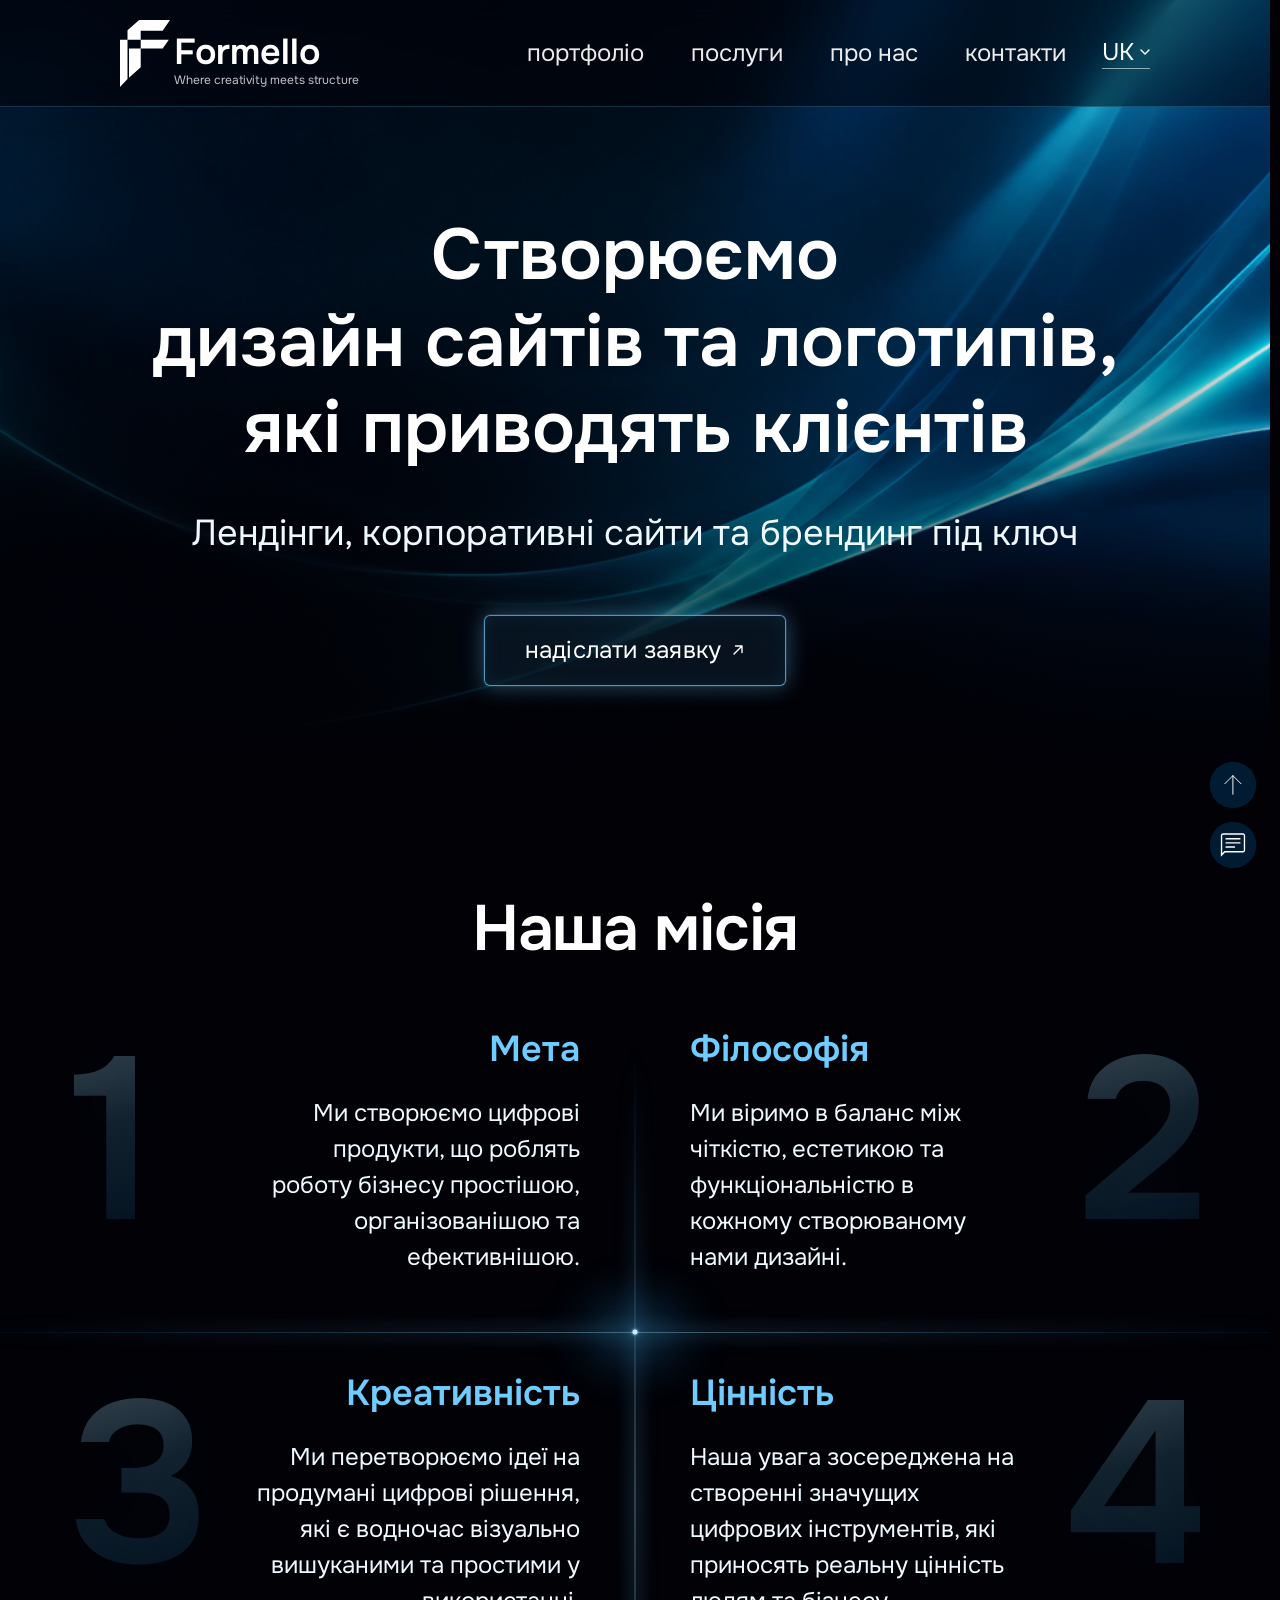
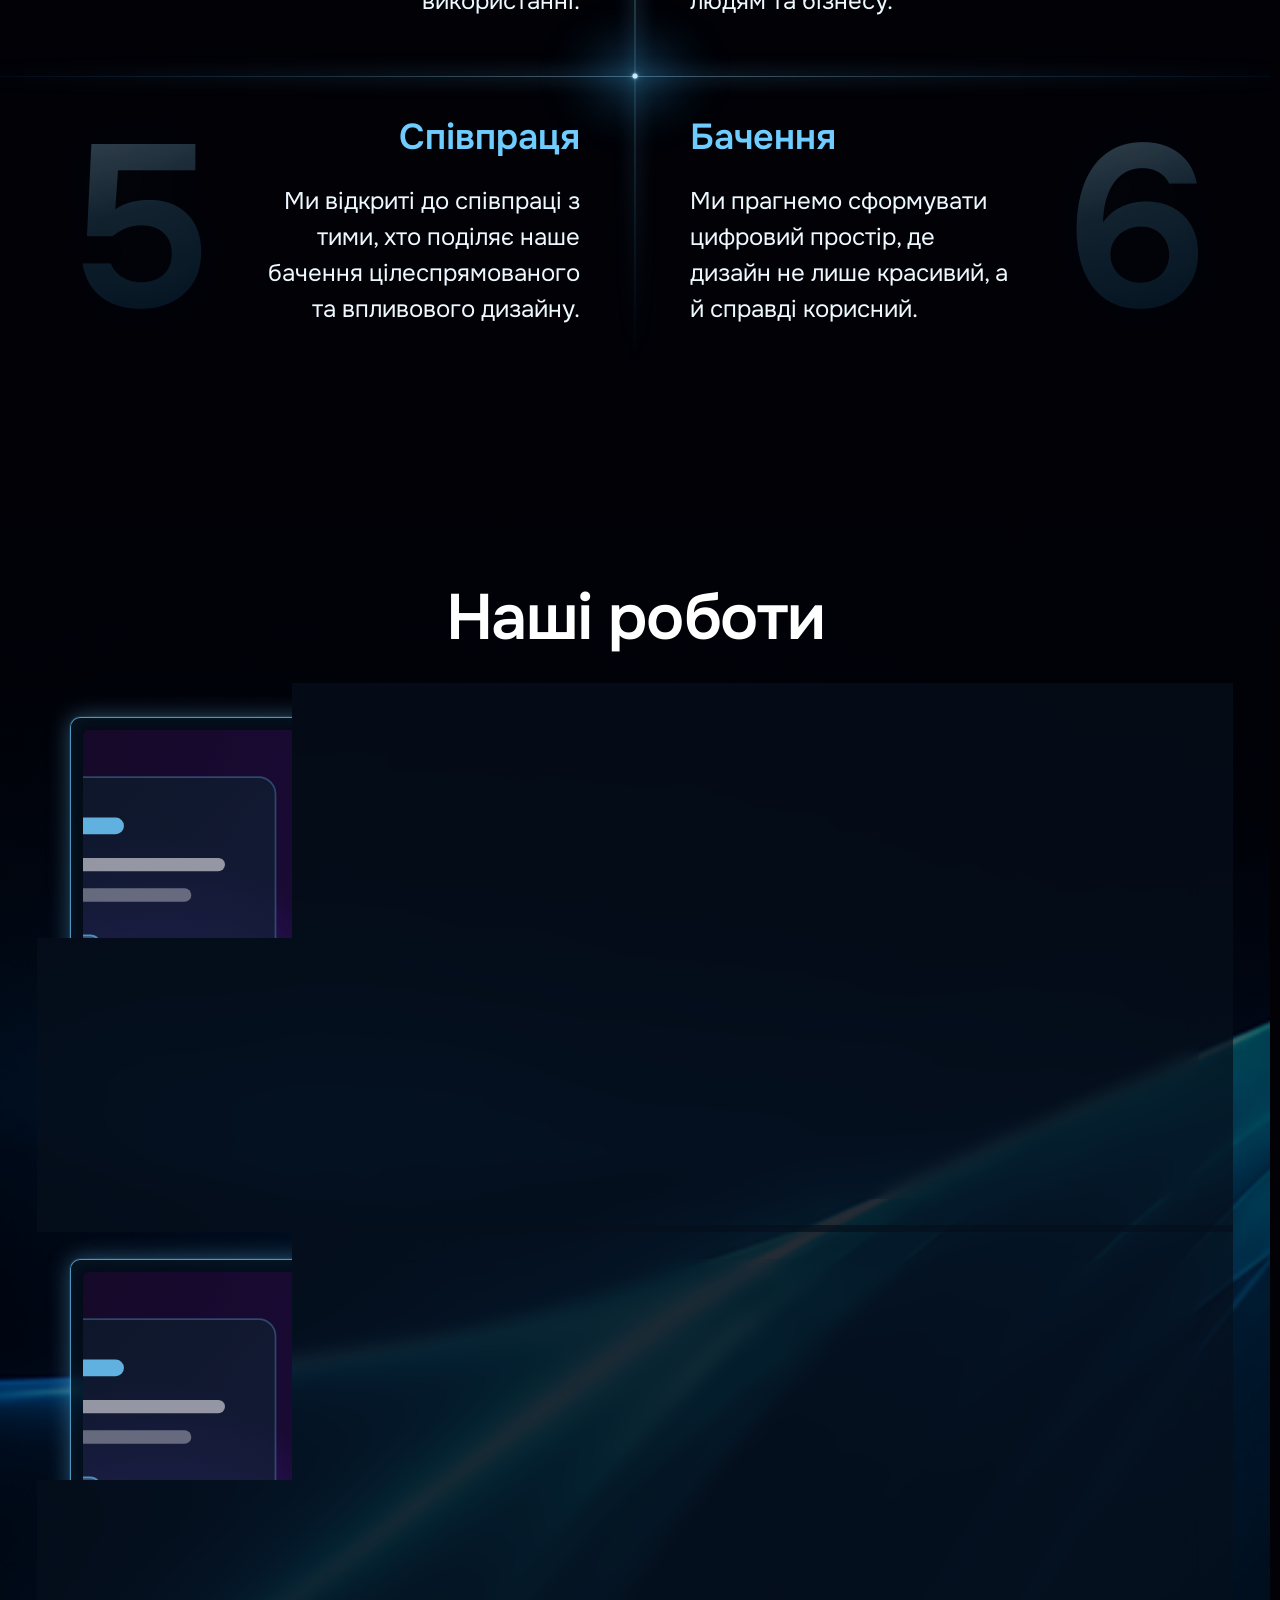
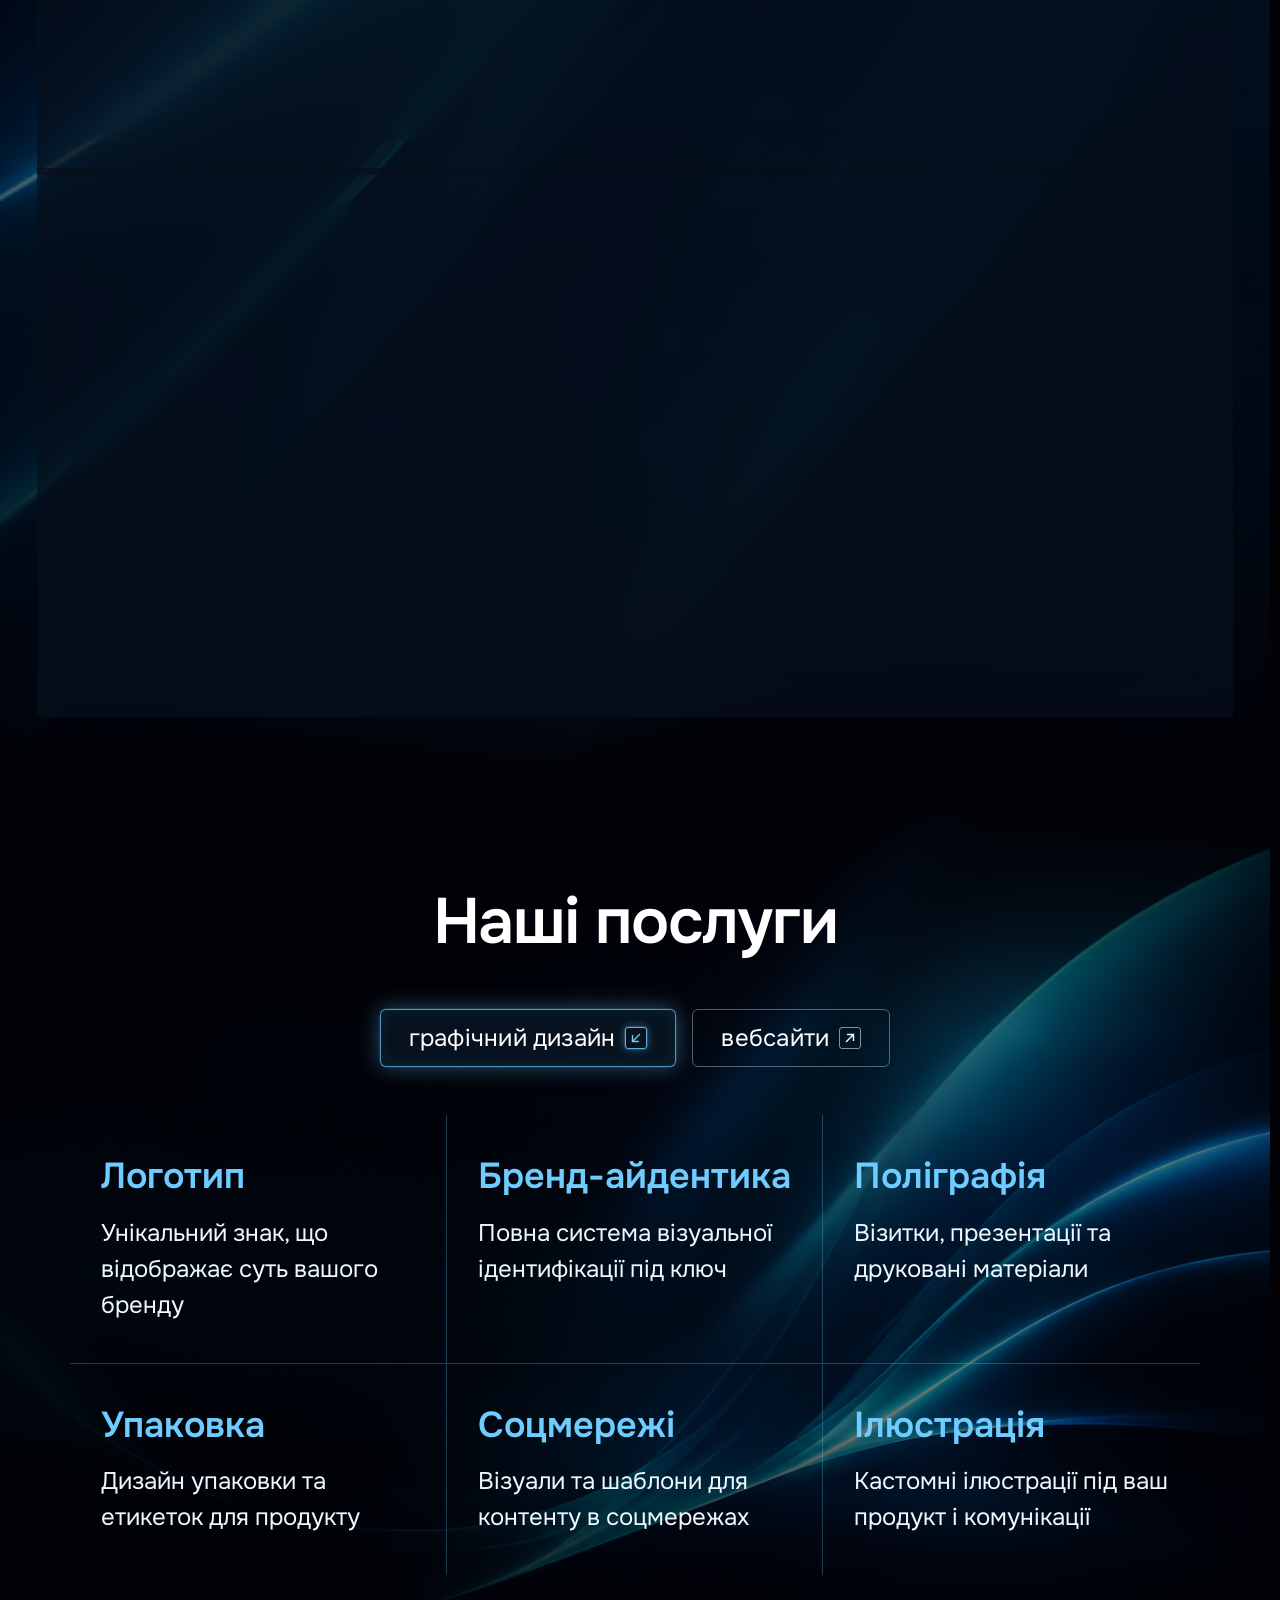
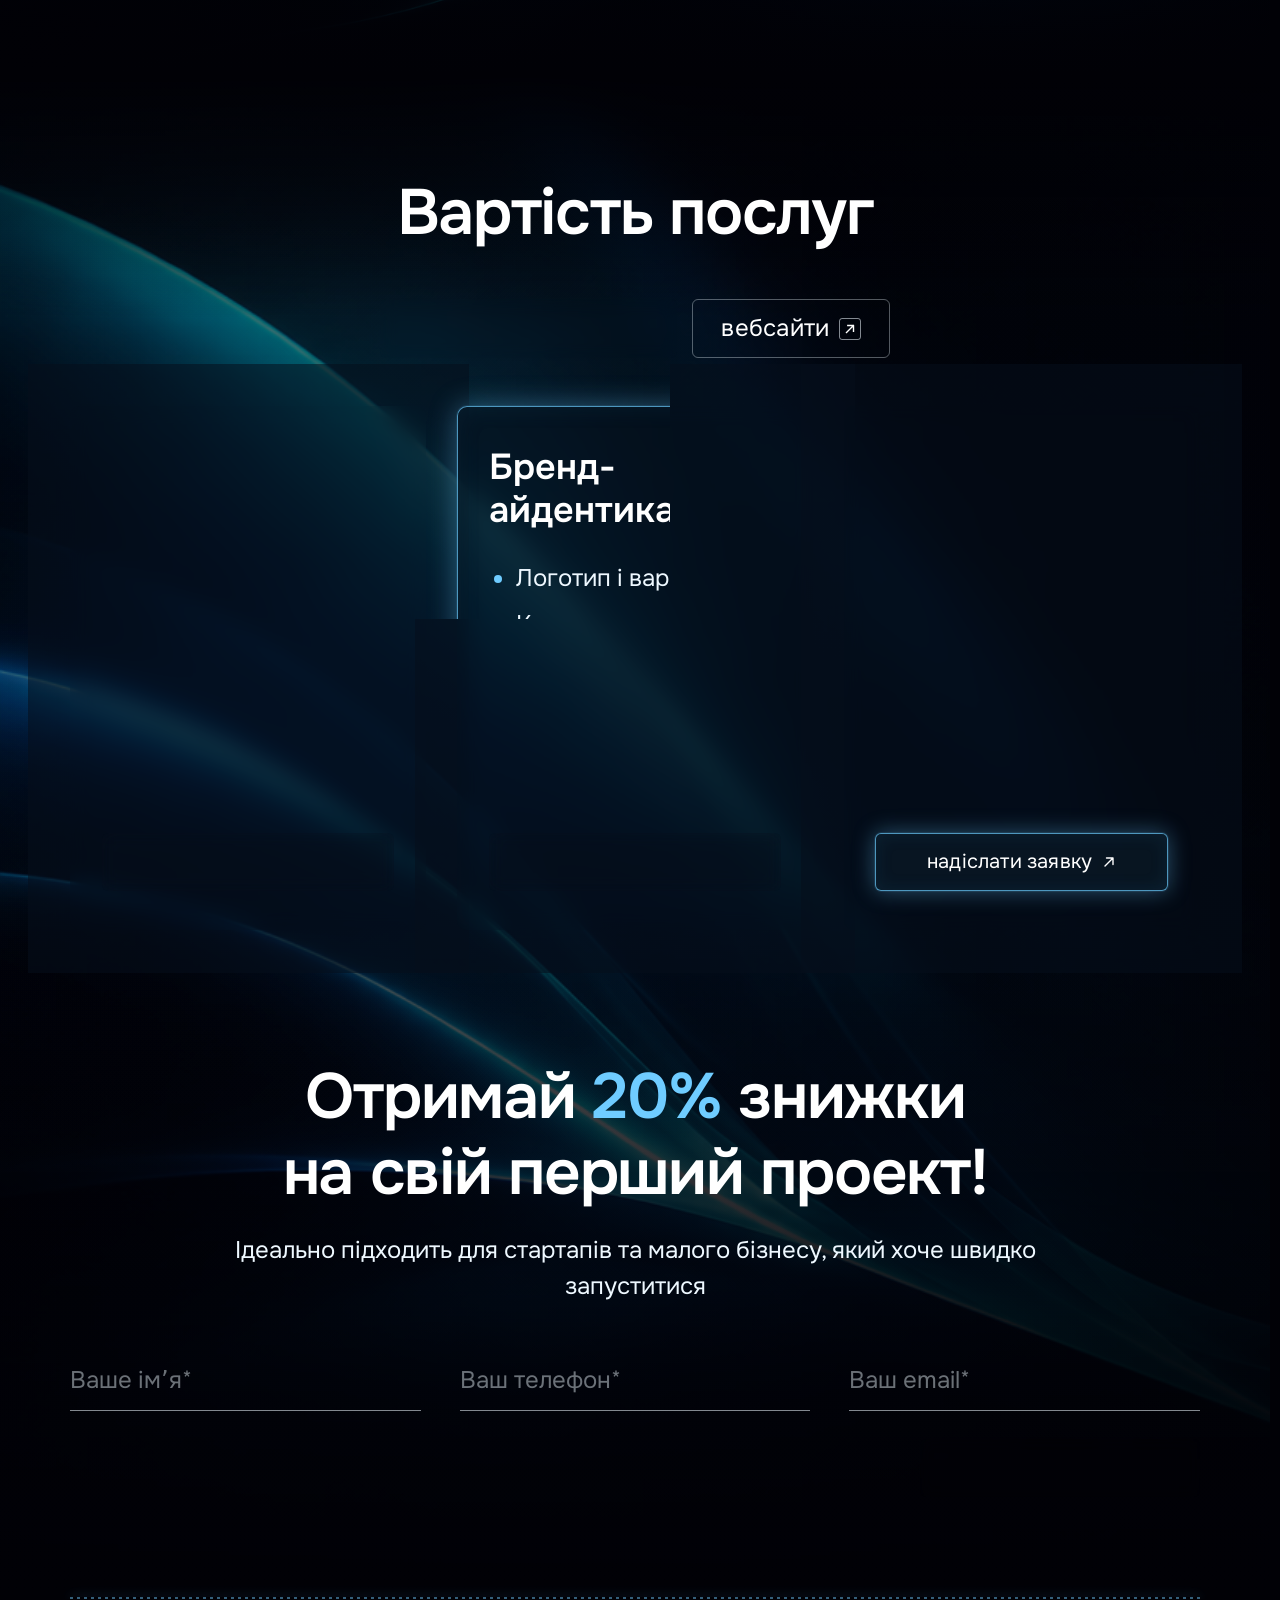
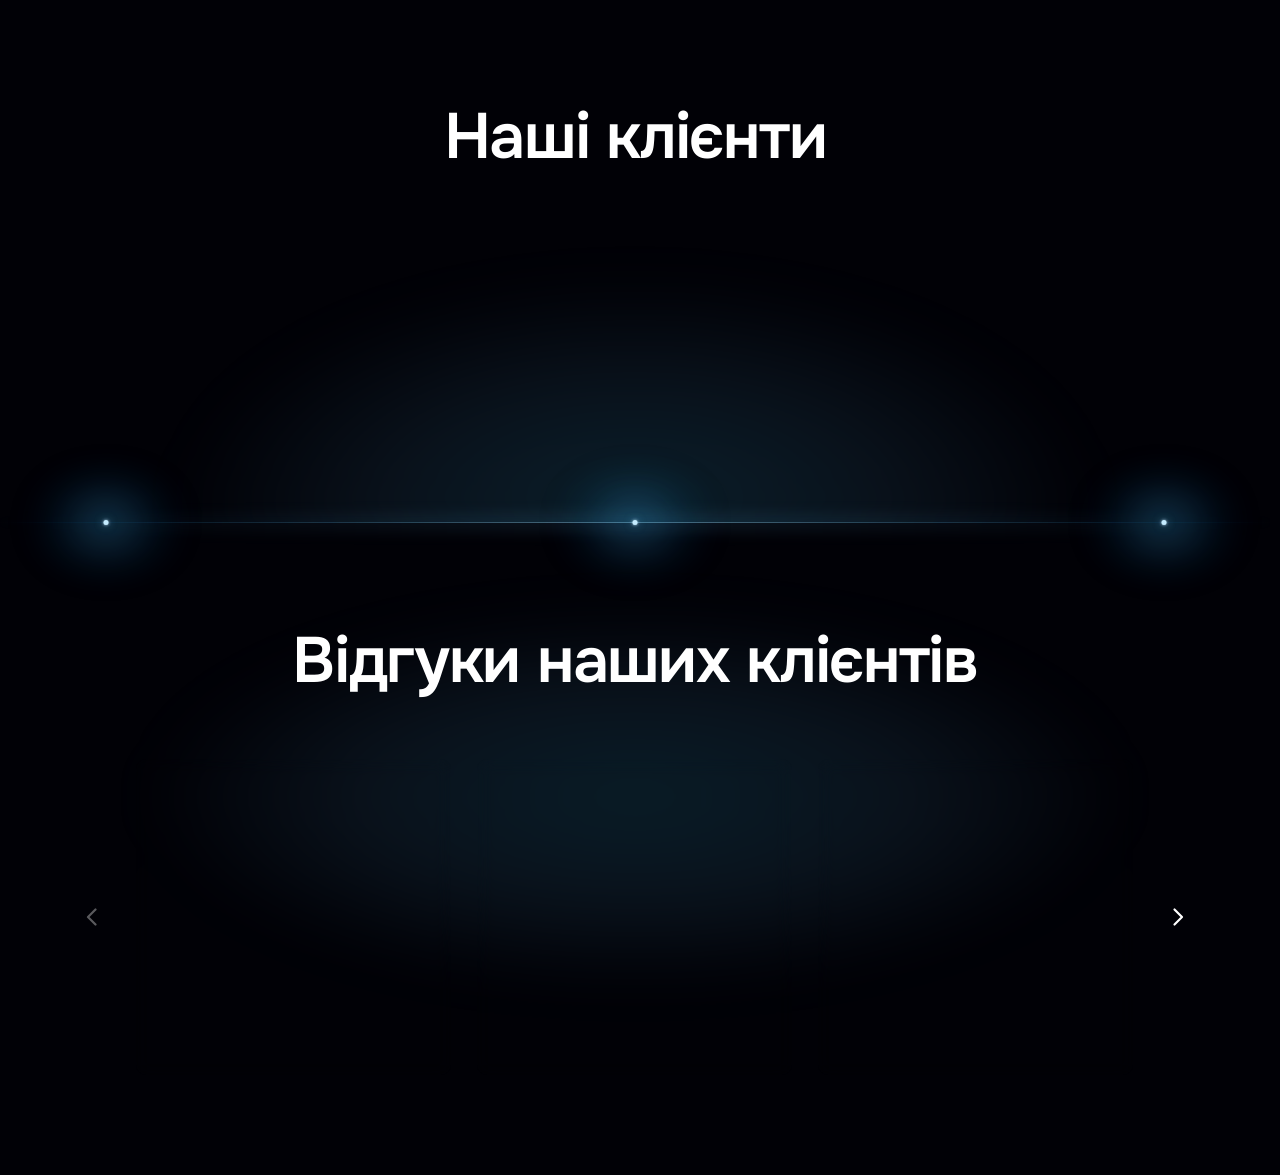
==== commit 8be322c8: "Add mission-style line deco between clients and reviews sections. Co-authored-by: Cursor <cursoragen" ====
--- a/index.html
+++ b/index.html
@@ -952,6 +952,24 @@
           </div>
         </section>
 
+        <div class="line-deco" aria-hidden="true">
+          <div class="line-deco__rail">
+            <span class="mission__line mission__line--h"></span>
+            <span class="mission__node line-deco__node line-deco__node--l">
+              <span class="mission__flare"></span>
+              <span class="mission__mark"></span>
+            </span>
+            <span class="mission__node line-deco__node line-deco__node--c">
+              <span class="mission__flare"></span>
+              <span class="mission__mark"></span>
+            </span>
+            <span class="mission__node line-deco__node line-deco__node--r">
+              <span class="mission__flare"></span>
+              <span class="mission__mark"></span>
+            </span>
+          </div>
+        </div>
+
         <section class="reviews" id="reviews" aria-labelledby="reviews-title">
           <div class="reviews__glow" aria-hidden="true"></div>
           <div class="reviews__inner">
--- a/styles.css
+++ b/styles.css
@@ -1347,6 +1347,46 @@
   opacity: 0.92;
 }
 
+/* ——— Line deco (between clients ↔ reviews; same language as mission) ——— */
+.line-deco {
+  position: relative;
+  z-index: 2;
+  height: 0;
+  pointer-events: none;
+}
+
+.line-deco__rail {
+  position: absolute;
+  left: 50%;
+  top: 0;
+  width: min(1440px, 100%);
+  height: 1px;
+  transform: translate(-50%, -50%);
+}
+
+.line-deco .mission__line--h {
+  top: 50%;
+  left: 0;
+  width: 100%;
+  transform: translateY(-50%);
+}
+
+.line-deco .mission__node {
+  top: 50%;
+}
+
+.line-deco__node--l {
+  left: 8.333%;
+}
+
+.line-deco__node--c {
+  left: 50%;
+}
+
+.line-deco__node--r {
+  left: 91.667%;
+}
+
 /* ——— Reviews ——— */
 .reviews {
   position: relative;
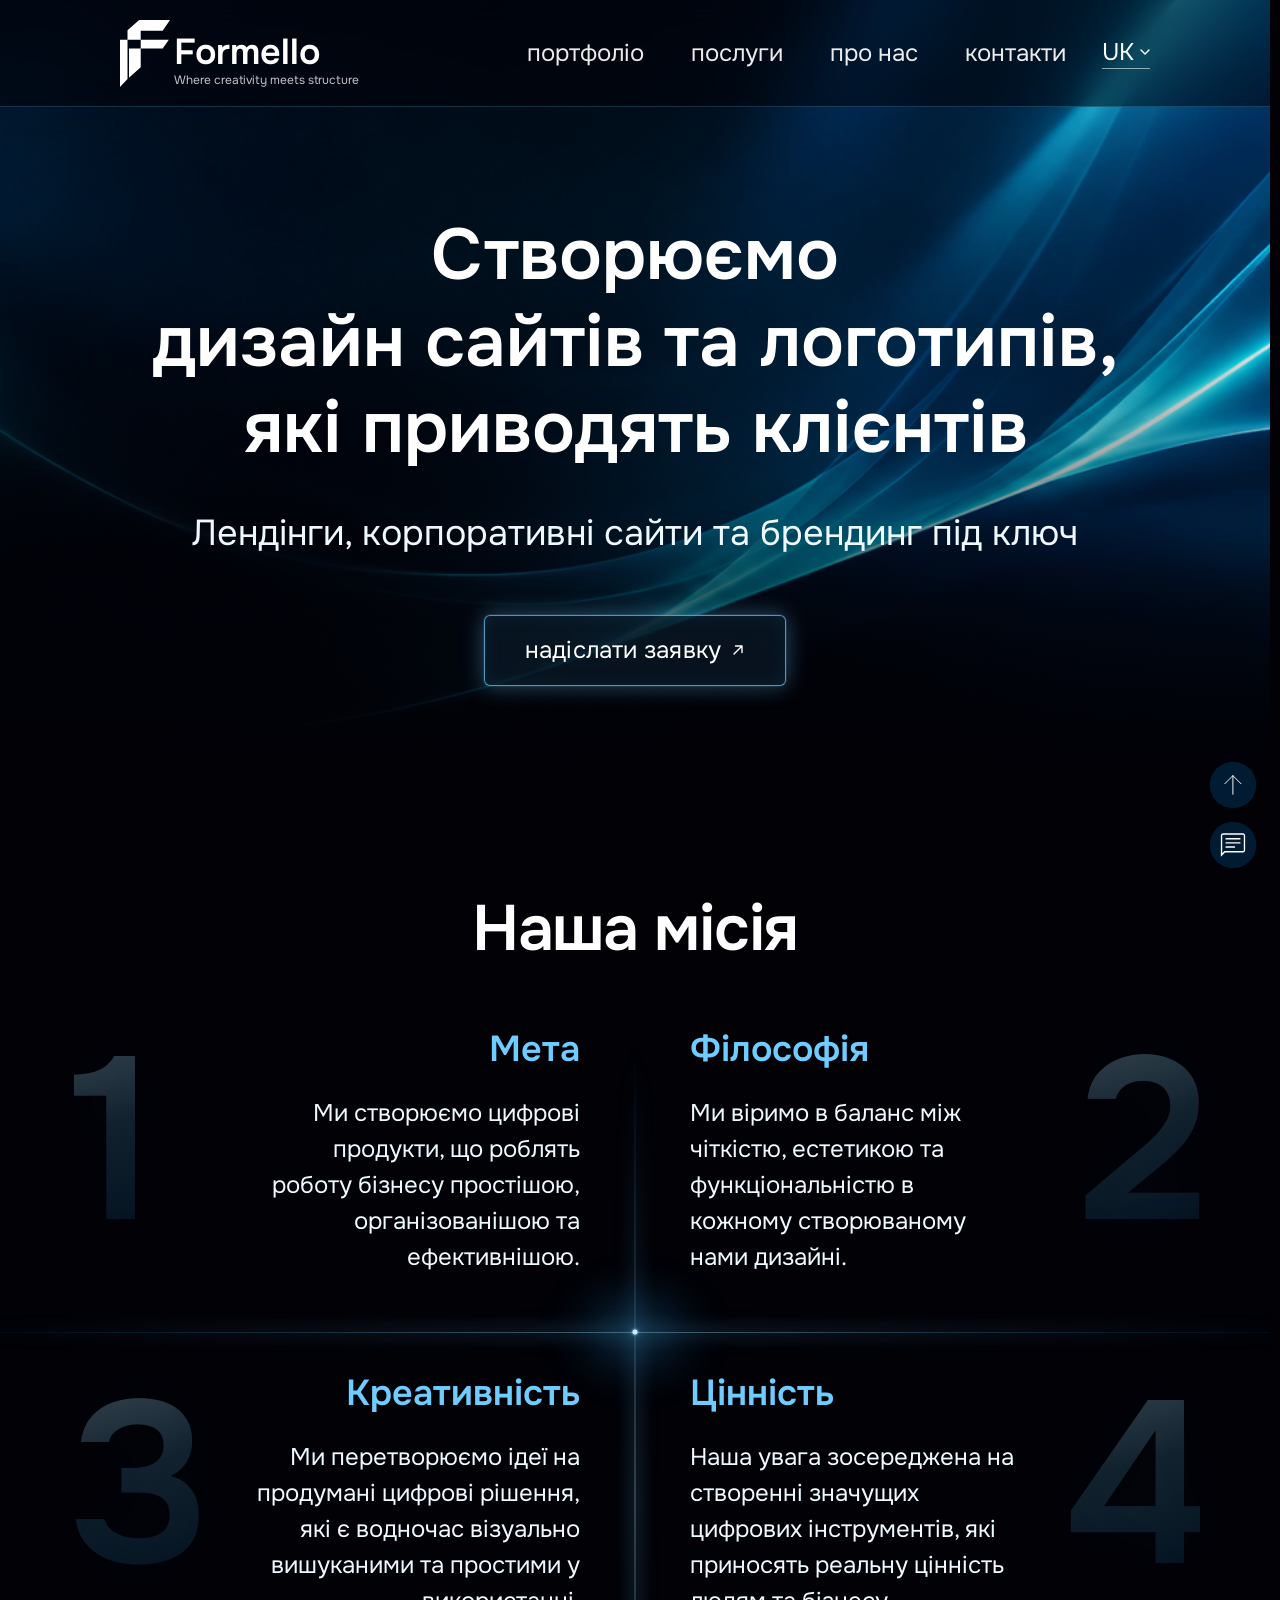
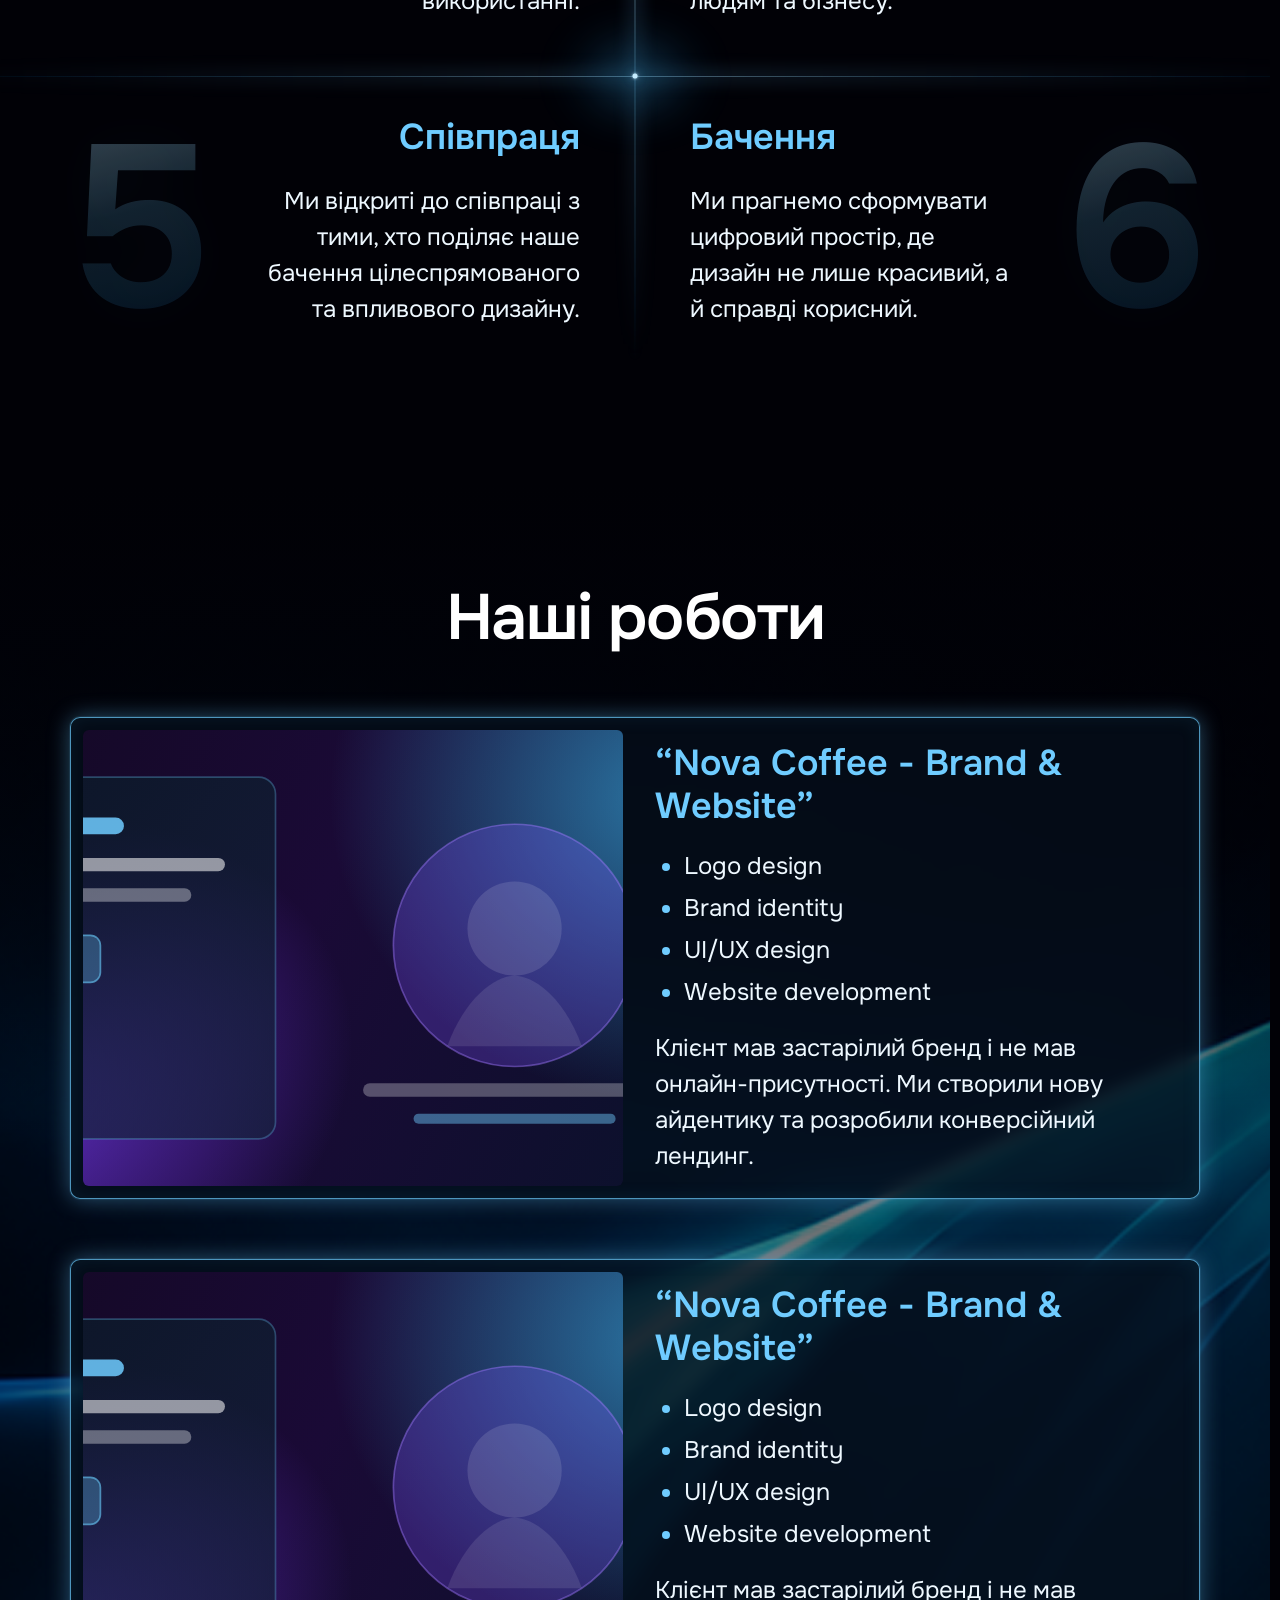
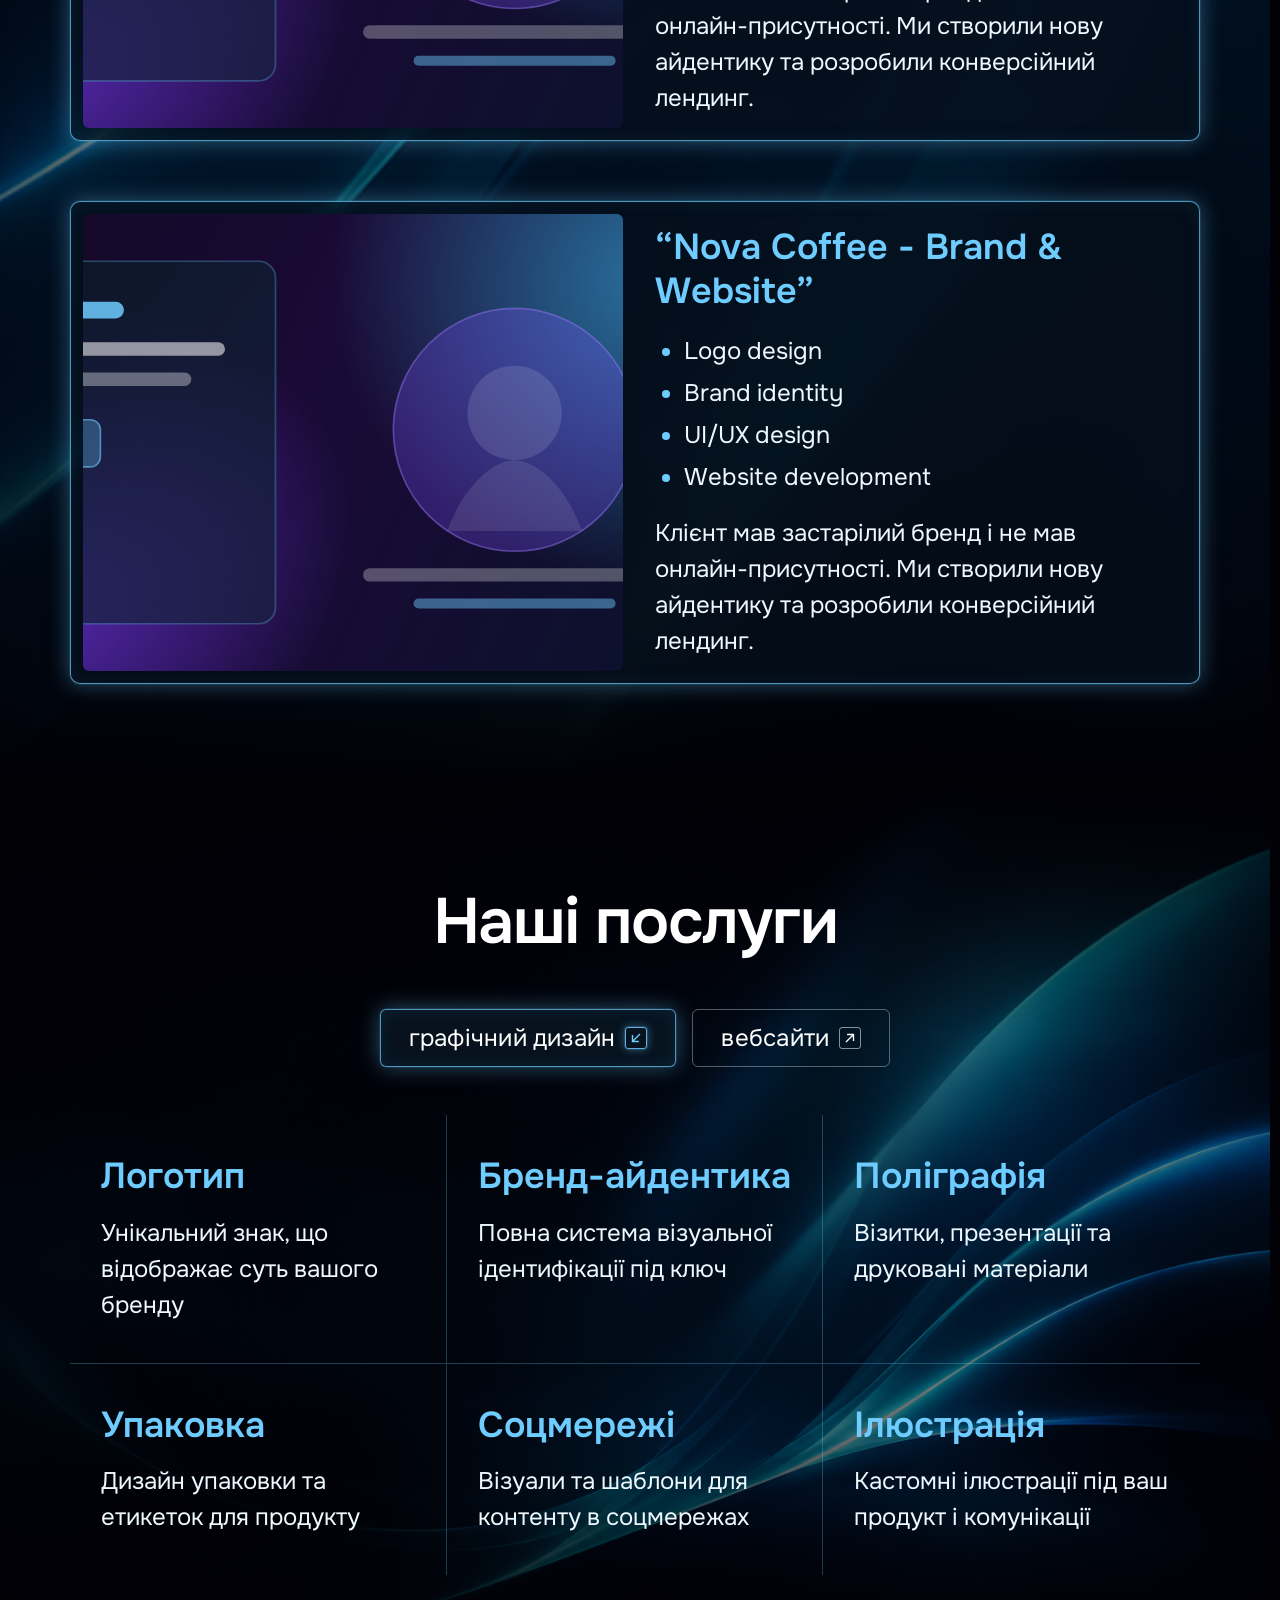
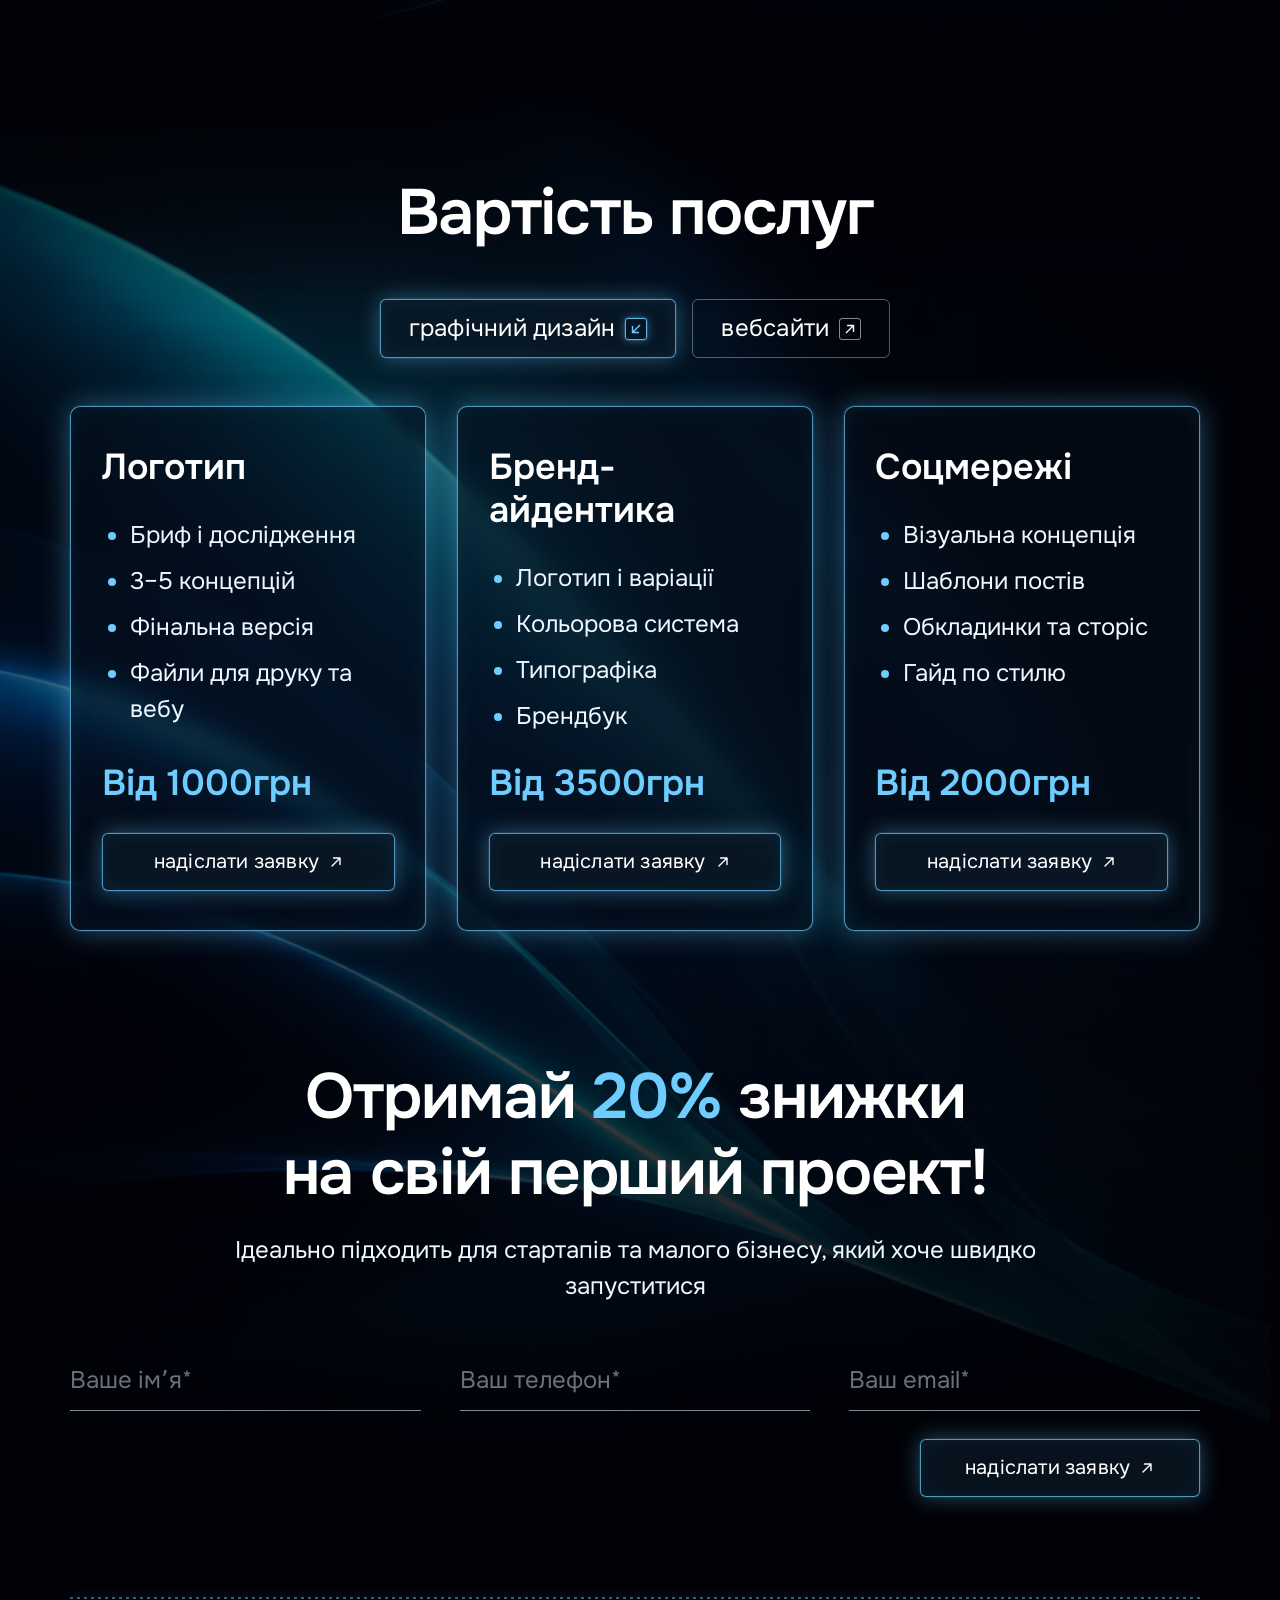
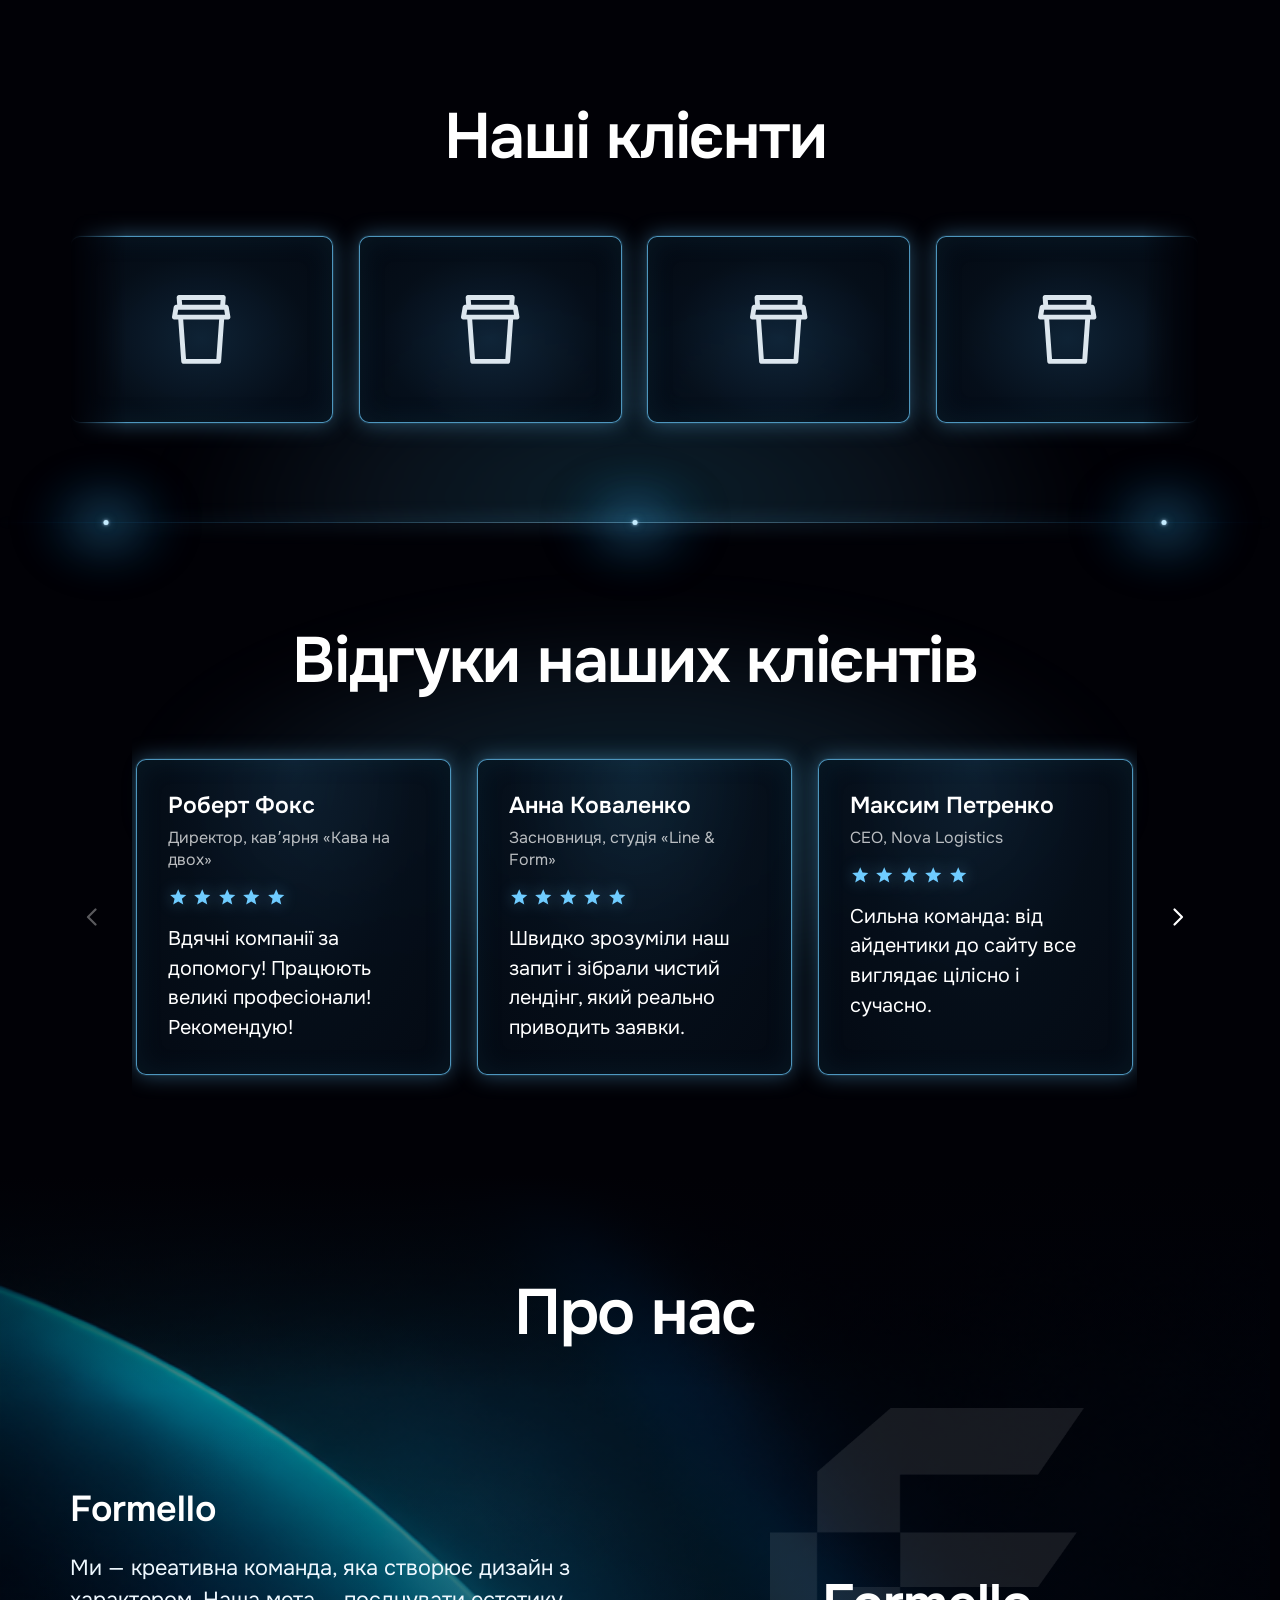
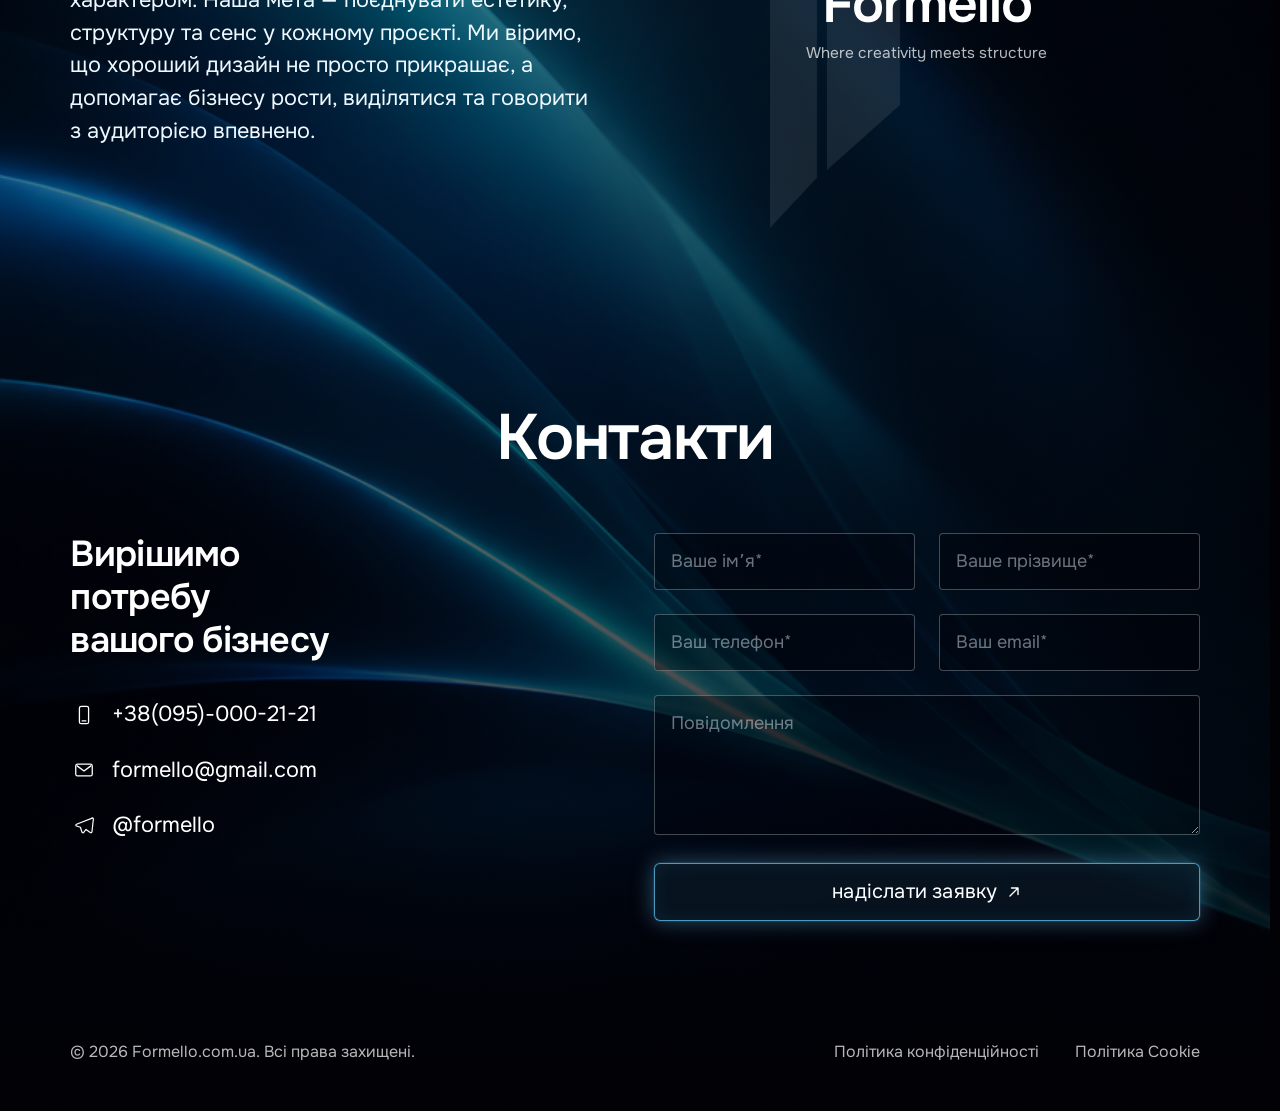
==== commit c715bad3: "Add about, contacts, and footer sections with shared about background. Co-authored-by: Cursor <curso" ====
--- a/index.html
+++ b/index.html
@@ -134,7 +134,7 @@
           </div>
         </section>
 
-        <section class="mission" id="about" aria-labelledby="mission-title">
+        <section class="mission" id="mission" aria-labelledby="mission-title">
           <div class="mission__inner">
             <h2 id="mission-title" data-i18n="missionTitle">Наша місія</h2>
 
@@ -768,7 +768,7 @@
             </div>
           </section>
 
-          <section class="offer" id="contacts" aria-labelledby="offer-title">
+          <section class="offer" id="offer" aria-labelledby="offer-title">
             <div class="offer__inner">
               <div class="offer__copy">
                 <h2 id="offer-title" data-i18n-html="offerTitle">
@@ -1190,6 +1190,282 @@
             </div>
           </div>
         </section>
+
+        <div class="about-block">
+          <div class="about-block__bg" aria-hidden="true">
+            <img
+              class="about-block__bg-img"
+              src="assets/about/about-bg.png"
+              alt=""
+              width="1536"
+              height="1024"
+              decoding="async"
+            />
+            <div class="about-block__bg-overlay"></div>
+          </div>
+
+          <section class="about" id="about" aria-labelledby="about-title">
+            <div class="about__inner">
+              <h2 id="about-title" data-i18n="aboutTitle">Про нас</h2>
+
+              <div class="about__grid">
+                <div class="about__copy">
+                  <h3 data-i18n="aboutName">Formello</h3>
+                  <p data-i18n="aboutText">
+                    Ми — креативна команда, яка створює дизайн з характером.
+                    Наша мета — поєднувати естетику, структуру та сенс у кожному
+                    проєкті. Ми віримо, що хороший дизайн не просто прикрашає, а
+                    допомагає бізнесу рости, виділятися та говорити з аудиторією
+                    впевнено.
+                  </p>
+                </div>
+
+                <div class="about__brand">
+                  <img
+                    class="about__brand-deco"
+                    src="assets/about/logo-big.png"
+                    alt=""
+                    width="431"
+                    height="577"
+                    decoding="async"
+                    aria-hidden="true"
+                  />
+                  <div class="about__brand-copy">
+                    <p class="about__brand-name">Formello</p>
+                    <p class="about__brand-tag">
+                      Where creativity meets structure
+                    </p>
+                  </div>
+                </div>
+              </div>
+            </div>
+          </section>
+
+          <section class="contact" id="contacts" aria-labelledby="contact-title">
+            <div class="contact__inner">
+              <h2 id="contact-title" data-i18n="contactTitle">Контакти</h2>
+
+              <div class="contact__grid">
+                <div class="contact__info">
+                  <h3 data-i18n-html="contactLead">
+                    Вирішимо потребу<br />вашого бізнесу
+                  </h3>
+
+                  <ul class="contact__list">
+                    <li>
+                      <a class="contact__link" href="tel:+380950002121">
+                        <span class="contact__icon" aria-hidden="true">
+                          <svg width="22" height="22" viewBox="0 0 24 24" fill="none">
+                            <rect
+                              x="7"
+                              y="2.5"
+                              width="10"
+                              height="19"
+                              rx="2"
+                              stroke="currentColor"
+                              stroke-width="1.4"
+                            />
+                            <path
+                              d="M10 18.5h4"
+                              stroke="currentColor"
+                              stroke-width="1.4"
+                              stroke-linecap="round"
+                            />
+                          </svg>
+                        </span>
+                        <span>+38(095)-000-21-21</span>
+                      </a>
+                    </li>
+                    <li>
+                      <a class="contact__link" href="mailto:formello@gmail.com">
+                        <span class="contact__icon" aria-hidden="true">
+                          <svg width="22" height="22" viewBox="0 0 24 24" fill="none">
+                            <rect
+                              x="3"
+                              y="5.5"
+                              width="18"
+                              height="13"
+                              rx="2"
+                              stroke="currentColor"
+                              stroke-width="1.4"
+                            />
+                            <path
+                              d="M4.5 7.5L12 13l7.5-5.5"
+                              stroke="currentColor"
+                              stroke-width="1.4"
+                              stroke-linecap="round"
+                              stroke-linejoin="round"
+                            />
+                          </svg>
+                        </span>
+                        <span>formello@gmail.com</span>
+                      </a>
+                    </li>
+                    <li>
+                      <a
+                        class="contact__link"
+                        href="https://t.me/formello"
+                        target="_blank"
+                        rel="noopener noreferrer"
+                      >
+                        <span class="contact__icon" aria-hidden="true">
+                          <svg width="22" height="22" viewBox="0 0 24 24" fill="none">
+                            <path
+                              d="M21 4.5L3.8 11.2c-.9.35-.88 1.62.04 1.92l4.2 1.36 1.7 5.2c.28.87 1.42 1.1 1.98.38l2.5-3.2 4.55 3.35c.72.53 1.73.14 1.9-.74L22.2 5.7c.2-1.02-.84-1.82-1.8-1.4z"
+                              stroke="currentColor"
+                              stroke-width="1.3"
+                              stroke-linejoin="round"
+                            />
+                          </svg>
+                        </span>
+                        <span>@formello</span>
+                      </a>
+                    </li>
+                  </ul>
+                </div>
+
+                <div class="contact__panel">
+                  <form class="contact__form" id="contact-form" novalidate>
+                    <div class="contact__fields">
+                      <div class="contact__field">
+                        <label
+                          class="visually-hidden"
+                          for="contact-name"
+                          data-i18n="contactNameLabel"
+                          >Імʼя</label
+                        >
+                        <input
+                          id="contact-name"
+                          name="name"
+                          type="text"
+                          autocomplete="given-name"
+                          required
+                          data-i18n-placeholder="contactNamePh"
+                          placeholder="Ваше імʼя*"
+                        />
+                        <p class="field__error" data-contact-error-for="name" hidden></p>
+                      </div>
+                      <div class="contact__field">
+                        <label
+                          class="visually-hidden"
+                          for="contact-lastname"
+                          data-i18n="contactLastNameLabel"
+                          >Прізвище</label
+                        >
+                        <input
+                          id="contact-lastname"
+                          name="lastname"
+                          type="text"
+                          autocomplete="family-name"
+                          required
+                          data-i18n-placeholder="contactLastNamePh"
+                          placeholder="Ваше прізвище*"
+                        />
+                        <p class="field__error" data-contact-error-for="lastname" hidden></p>
+                      </div>
+                      <div class="contact__field">
+                        <label
+                          class="visually-hidden"
+                          for="contact-phone"
+                          data-i18n="contactPhoneLabel"
+                          >Телефон</label
+                        >
+                        <input
+                          id="contact-phone"
+                          name="phone"
+                          type="tel"
+                          autocomplete="tel"
+                          inputmode="tel"
+                          required
+                          data-i18n-placeholder="contactPhonePh"
+                          placeholder="Ваш телефон*"
+                        />
+                        <p class="field__error" data-contact-error-for="phone" hidden></p>
+                      </div>
+                      <div class="contact__field">
+                        <label
+                          class="visually-hidden"
+                          for="contact-email"
+                          data-i18n="contactEmailLabel"
+                          >Email</label
+                        >
+                        <input
+                          id="contact-email"
+                          name="email"
+                          type="email"
+                          autocomplete="email"
+                          inputmode="email"
+                          required
+                          data-i18n-placeholder="contactEmailPh"
+                          placeholder="Ваш email*"
+                        />
+                        <p class="field__error" data-contact-error-for="email" hidden></p>
+                      </div>
+                      <div class="contact__field contact__field--message">
+                        <label
+                          class="visually-hidden"
+                          for="contact-message"
+                          data-i18n="contactMessageLabel"
+                          >Повідомлення</label
+                        >
+                        <textarea
+                          id="contact-message"
+                          name="message"
+                          rows="4"
+                          data-i18n-placeholder="contactMessagePh"
+                          placeholder="Повідомлення"
+                        ></textarea>
+                        <p class="field__error" data-contact-error-for="message" hidden></p>
+                      </div>
+                    </div>
+
+                    <button class="cta contact__cta" type="submit">
+                      <span data-i18n="cta">надіслати заявку</span>
+                      <svg
+                        class="cta__arrow"
+                        width="14"
+                        height="14"
+                        viewBox="0 0 14 14"
+                        fill="none"
+                        aria-hidden="true"
+                      >
+                        <path
+                          d="M3 11L11 3M11 3H4.5M11 3V9.5"
+                          stroke="currentColor"
+                          stroke-width="1.4"
+                          stroke-linecap="round"
+                          stroke-linejoin="round"
+                        />
+                      </svg>
+                    </button>
+                  </form>
+
+                  <div class="contact__success" data-contact-success hidden>
+                    <p data-i18n="contactSuccess">
+                      Дякуємо! Ми отримали заявку і скоро звʼяжемося.
+                    </p>
+                  </div>
+                </div>
+              </div>
+            </div>
+          </section>
+
+          <footer class="site-footer">
+            <div class="site-footer__inner">
+              <p class="site-footer__copy" data-i18n="footerCopy">
+                © 2026 Formello.com.ua. Всі права захищені.
+              </p>
+              <nav
+                class="site-footer__links"
+                aria-label="Політики"
+                data-i18n-aria="footerNavAria"
+              >
+                <a href="#privacy" data-i18n="footerPrivacy">Політика конфіденційності</a>
+                <a href="#cookies" data-i18n="footerCookies">Політика Cookie</a>
+              </nav>
+            </div>
+          </footer>
+        </div>
       </main>
 
       <aside class="fabs" aria-label="Швидкі дії" data-i18n-aria="fabsAria">
--- a/styles.css
+++ b/styles.css
@@ -2216,6 +2216,394 @@
   opacity: 0.85;
 }
 
+/* ——— About block (about + contacts + footer share bg) ——— */
+.about-block {
+  position: relative;
+  background: var(--bg);
+  overflow: clip;
+}
+
+.about-block__bg {
+  position: absolute;
+  inset: 0;
+  z-index: 0;
+  pointer-events: none;
+  overflow: hidden;
+  background: var(--bg);
+}
+
+.about-block__bg-img {
+  position: absolute;
+  inset: 0;
+  width: 100%;
+  height: 100%;
+  max-width: none;
+  object-fit: cover;
+  object-position: left center;
+  display: block;
+}
+
+.about-block__bg-overlay {
+  position: absolute;
+  inset: 0;
+  background:
+    linear-gradient(
+      to bottom,
+      var(--bg) 0%,
+      rgba(1, 1, 6, 0) 14%,
+      rgba(1, 1, 6, 0.06) 45%,
+      rgba(1, 1, 6, 0.35) 72%,
+      rgba(1, 1, 6, 0.72) 90%,
+      var(--bg) 100%
+    ),
+    linear-gradient(
+      to right,
+      rgba(1, 1, 6, 0.2) 0%,
+      rgba(1, 1, 6, 0.35) 50%,
+      rgba(1, 1, 6, 0.55) 100%
+    ),
+    rgba(1, 1, 6, 0.28);
+}
+
+.about,
+.contact,
+.site-footer {
+  position: relative;
+  z-index: 1;
+}
+
+.about__inner,
+.contact__inner,
+.site-footer__inner {
+  position: relative;
+  width: min(1440px, 100%);
+  margin: 0 auto;
+  padding: 100px var(--pad-x);
+}
+
+.about__inner,
+.contact__inner {
+  display: flex;
+  flex-direction: column;
+  align-items: center;
+  gap: 56px;
+}
+
+.about h2,
+.contact h2 {
+  margin: 0;
+  width: min(var(--container), 100%);
+  text-align: center;
+  font-size: clamp(36px, 4.4vw, var(--fs-h2));
+  font-weight: var(--fw-h2);
+  line-height: var(--lh-h2);
+  letter-spacing: -0.02em;
+  color: var(--text);
+}
+
+.about__grid,
+.contact__grid {
+  display: grid;
+  grid-template-columns: minmax(0, 1fr) minmax(0, 1.05fr);
+  gap: clamp(32px, 5vw, 72px);
+  width: min(var(--container), 100%);
+}
+
+.about__grid {
+  align-items: center;
+}
+
+.contact__grid {
+  align-items: start;
+}
+
+.about__copy {
+  display: flex;
+  flex-direction: column;
+  gap: 20px;
+  max-width: 34ch;
+}
+
+.about__copy h3 {
+  margin: 0;
+  font-size: clamp(28px, 3.2vw, var(--fs-h4));
+  font-weight: var(--fw-h4);
+  line-height: var(--lh-h4);
+  color: var(--text);
+}
+
+.about__copy p {
+  margin: 0;
+  font-size: clamp(16px, 1.7vw, var(--fs-body));
+  font-weight: var(--fw-body);
+  line-height: var(--lh-body);
+  color: var(--text-secondary);
+}
+
+.about__brand {
+  position: relative;
+  display: grid;
+  place-items: center;
+  min-height: clamp(280px, 36vw, 420px);
+  overflow: hidden;
+}
+
+.about__brand-deco {
+  position: absolute;
+  inset: 0;
+  width: 100%;
+  height: 100%;
+  object-fit: contain;
+  object-position: center;
+  pointer-events: none;
+  opacity: 0.92;
+  user-select: none;
+}
+
+.about__brand-copy {
+  position: relative;
+  z-index: 1;
+  display: flex;
+  flex-direction: column;
+  align-items: center;
+  gap: 8px;
+  text-align: center;
+  padding: 24px;
+}
+
+.about__brand-name {
+  margin: 0;
+  font-size: clamp(36px, 4.2vw, var(--fs-h3));
+  font-weight: var(--fw-h4);
+  line-height: var(--lh-h4);
+  letter-spacing: -0.02em;
+  color: var(--text);
+}
+
+.about__brand-tag {
+  margin: 0;
+  font-size: clamp(12px, 1.2vw, 16px);
+  font-weight: var(--fw-body);
+  line-height: 1.3;
+  color: var(--text-muted);
+}
+
+.contact__inner {
+  padding-top: 72px;
+  padding-bottom: 72px;
+}
+
+.contact__info {
+  display: flex;
+  flex-direction: column;
+  gap: 36px;
+  align-self: start;
+}
+
+.contact__info h3 {
+  margin: 0;
+  max-width: 12ch;
+  font-size: clamp(28px, 3.4vw, var(--fs-h4));
+  font-weight: var(--fw-h4);
+  line-height: var(--lh-h4);
+  letter-spacing: -0.02em;
+  color: var(--text);
+}
+
+.contact__list {
+  margin: 0;
+  padding: 0;
+  list-style: none;
+  display: flex;
+  flex-direction: column;
+  gap: 18px;
+}
+
+.contact__link {
+  display: inline-flex;
+  align-items: center;
+  gap: 14px;
+  font-size: clamp(16px, 1.7vw, var(--fs-body));
+  font-weight: var(--fw-body);
+  line-height: var(--lh-body);
+  color: var(--text);
+  text-decoration: none;
+  transition: color 0.22s ease, opacity 0.22s ease;
+}
+
+.contact__link:hover,
+.contact__link:focus-visible {
+  color: var(--accent);
+}
+
+.contact__icon {
+  flex-shrink: 0;
+  width: 28px;
+  height: 28px;
+  display: grid;
+  place-items: center;
+  color: var(--text);
+}
+
+.contact__icon svg {
+  display: block;
+}
+
+.contact__panel {
+  min-width: 0;
+  width: 100%;
+}
+
+.contact__form {
+  display: flex;
+  flex-direction: column;
+  gap: 28px;
+  width: 100%;
+  transition:
+    opacity 0.22s ease,
+    transform 0.22s ease;
+}
+
+.contact__fields {
+  display: grid;
+  grid-template-columns: repeat(2, minmax(0, 1fr));
+  gap: clamp(16px, 2vw, 24px);
+  width: 100%;
+}
+
+.contact__field {
+  display: flex;
+  flex-direction: column;
+  gap: 6px;
+  min-width: 0;
+}
+
+.contact__field--message {
+  grid-column: 1 / -1;
+}
+
+.contact__field input,
+.contact__field textarea {
+  width: 100%;
+  padding: 14px 16px;
+  font-family: inherit;
+  font-size: clamp(15px, 1.6vw, 18px);
+  font-weight: var(--fw-body);
+  line-height: var(--lh-body);
+  color: var(--text);
+  background: rgba(1, 1, 6, 0.35);
+  border: 1px solid rgba(238, 248, 255, 0.28);
+  border-radius: 4px;
+  outline: none;
+  transition:
+    border-color 0.22s ease,
+    box-shadow 0.22s ease,
+    background 0.22s ease;
+}
+
+.contact__field textarea {
+  min-height: 140px;
+  resize: vertical;
+}
+
+.contact__field input::placeholder,
+.contact__field textarea::placeholder {
+  color: rgba(238, 248, 255, 0.45);
+}
+
+.contact__field input:focus,
+.contact__field textarea:focus {
+  border-color: var(--cta-border);
+  box-shadow:
+    0 0 0 1px rgba(91, 174, 219, 0.18),
+    0 0 16px rgba(91, 174, 219, 0.22);
+  background: rgba(6, 16, 28, 0.45);
+}
+
+.contact__field.is-invalid input,
+.contact__field.is-invalid textarea {
+  border-color: rgba(255, 120, 120, 0.75);
+  box-shadow: 0 0 0 1px rgba(255, 120, 120, 0.35);
+}
+
+.contact__cta {
+  width: 100%;
+  padding: 16px 28px;
+  font-size: clamp(15px, 1.6vw, 20px);
+}
+
+.contact__success {
+  width: 100%;
+  min-height: 220px;
+  display: grid;
+  place-items: center;
+  text-align: center;
+  transition:
+    opacity 0.22s ease,
+    transform 0.22s ease;
+}
+
+.contact__success[hidden] {
+  display: none;
+}
+
+.contact__success p {
+  margin: 0;
+  font-size: clamp(18px, 2vw, var(--fs-body));
+  color: var(--accent);
+}
+
+.contact__form.is-fading-out,
+.contact__success.is-fading-out {
+  opacity: 0;
+  transform: translateY(4px);
+  pointer-events: none;
+}
+
+.contact__form.is-fading-in,
+.contact__success.is-fading-in {
+  opacity: 0;
+  transform: translateY(4px);
+}
+
+.site-footer__inner {
+  display: flex;
+  flex-wrap: wrap;
+  align-items: center;
+  justify-content: space-between;
+  gap: 16px 32px;
+  padding-top: 48px;
+  padding-bottom: 48px;
+}
+
+.site-footer__copy {
+  margin: 0;
+  font-size: clamp(14px, 1.4vw, 16px);
+  font-weight: var(--fw-body);
+  line-height: 1.4;
+  color: var(--text-muted);
+}
+
+.site-footer__links {
+  display: flex;
+  flex-wrap: wrap;
+  gap: 20px 36px;
+}
+
+.site-footer__links a {
+  font-size: clamp(14px, 1.4vw, 16px);
+  font-weight: var(--fw-body);
+  line-height: 1.4;
+  color: var(--text-muted);
+  text-decoration: none;
+  transition: color 0.22s ease;
+}
+
+.site-footer__links a:hover,
+.site-footer__links a:focus-visible {
+  color: var(--accent);
+}
+
 /* ——— FABs ——— */
 .fabs {
   position: fixed;
@@ -2329,7 +2717,13 @@
   .pricing__panel,
   .offer__form,
   .offer__success,
-  .offer__field input {
+  .offer__field input,
+  .contact__form,
+  .contact__success,
+  .contact__field input,
+  .contact__field textarea,
+  .contact__link,
+  .site-footer__links a {
     transition: none;
   }
 
@@ -2375,7 +2769,9 @@
   .reviews h2,
   .services h2,
   .pricing h2,
-  .offer h2 {
+  .offer h2,
+  .about h2,
+  .contact h2 {
     font-size: var(--fs-h2);
   }
 
@@ -2383,7 +2779,9 @@
   .works__copy h3,
   .services__item h3,
   .pricing__card h3,
-  .pricing__price {
+  .pricing__price,
+  .about__copy h3,
+  .contact__info h3 {
     font-size: var(--fs-h4);
   }
 
@@ -2645,6 +3043,43 @@
     gap: 36px;
     padding-top: 40px;
     padding-bottom: 72px;
+  }
+
+  .about__inner,
+  .contact__inner {
+    gap: 40px;
+    padding-top: 72px;
+    padding-bottom: 72px;
+  }
+
+  .about__grid,
+  .contact__grid {
+    grid-template-columns: 1fr;
+    gap: 36px;
+  }
+
+  .about__copy {
+    max-width: none;
+  }
+
+  .about__brand {
+    min-height: 260px;
+  }
+
+  .contact__info h3 {
+    max-width: none;
+  }
+
+  .contact__fields {
+    grid-template-columns: 1fr;
+    gap: 16px;
+  }
+
+  .site-footer__inner {
+    flex-direction: column;
+    align-items: flex-start;
+    padding-top: 32px;
+    padding-bottom: 40px;
   }
 
   .pricing__grid {
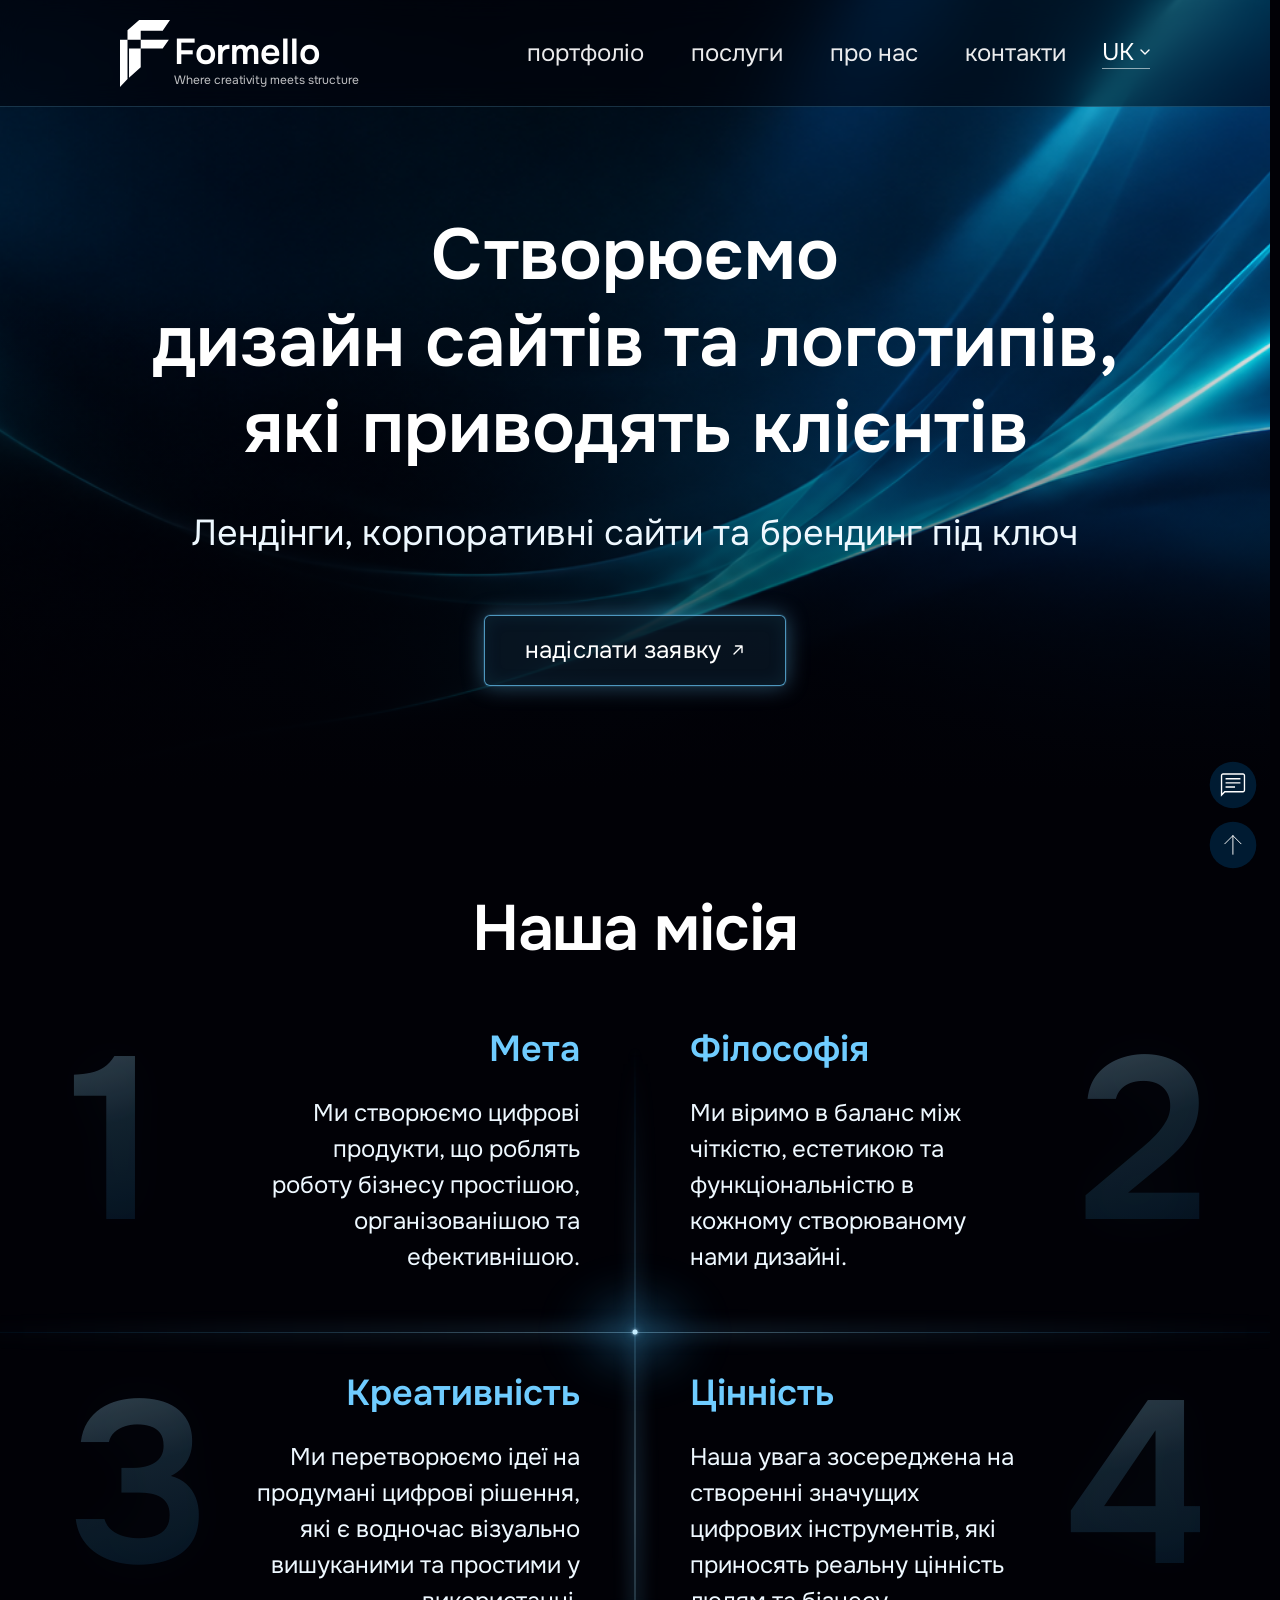
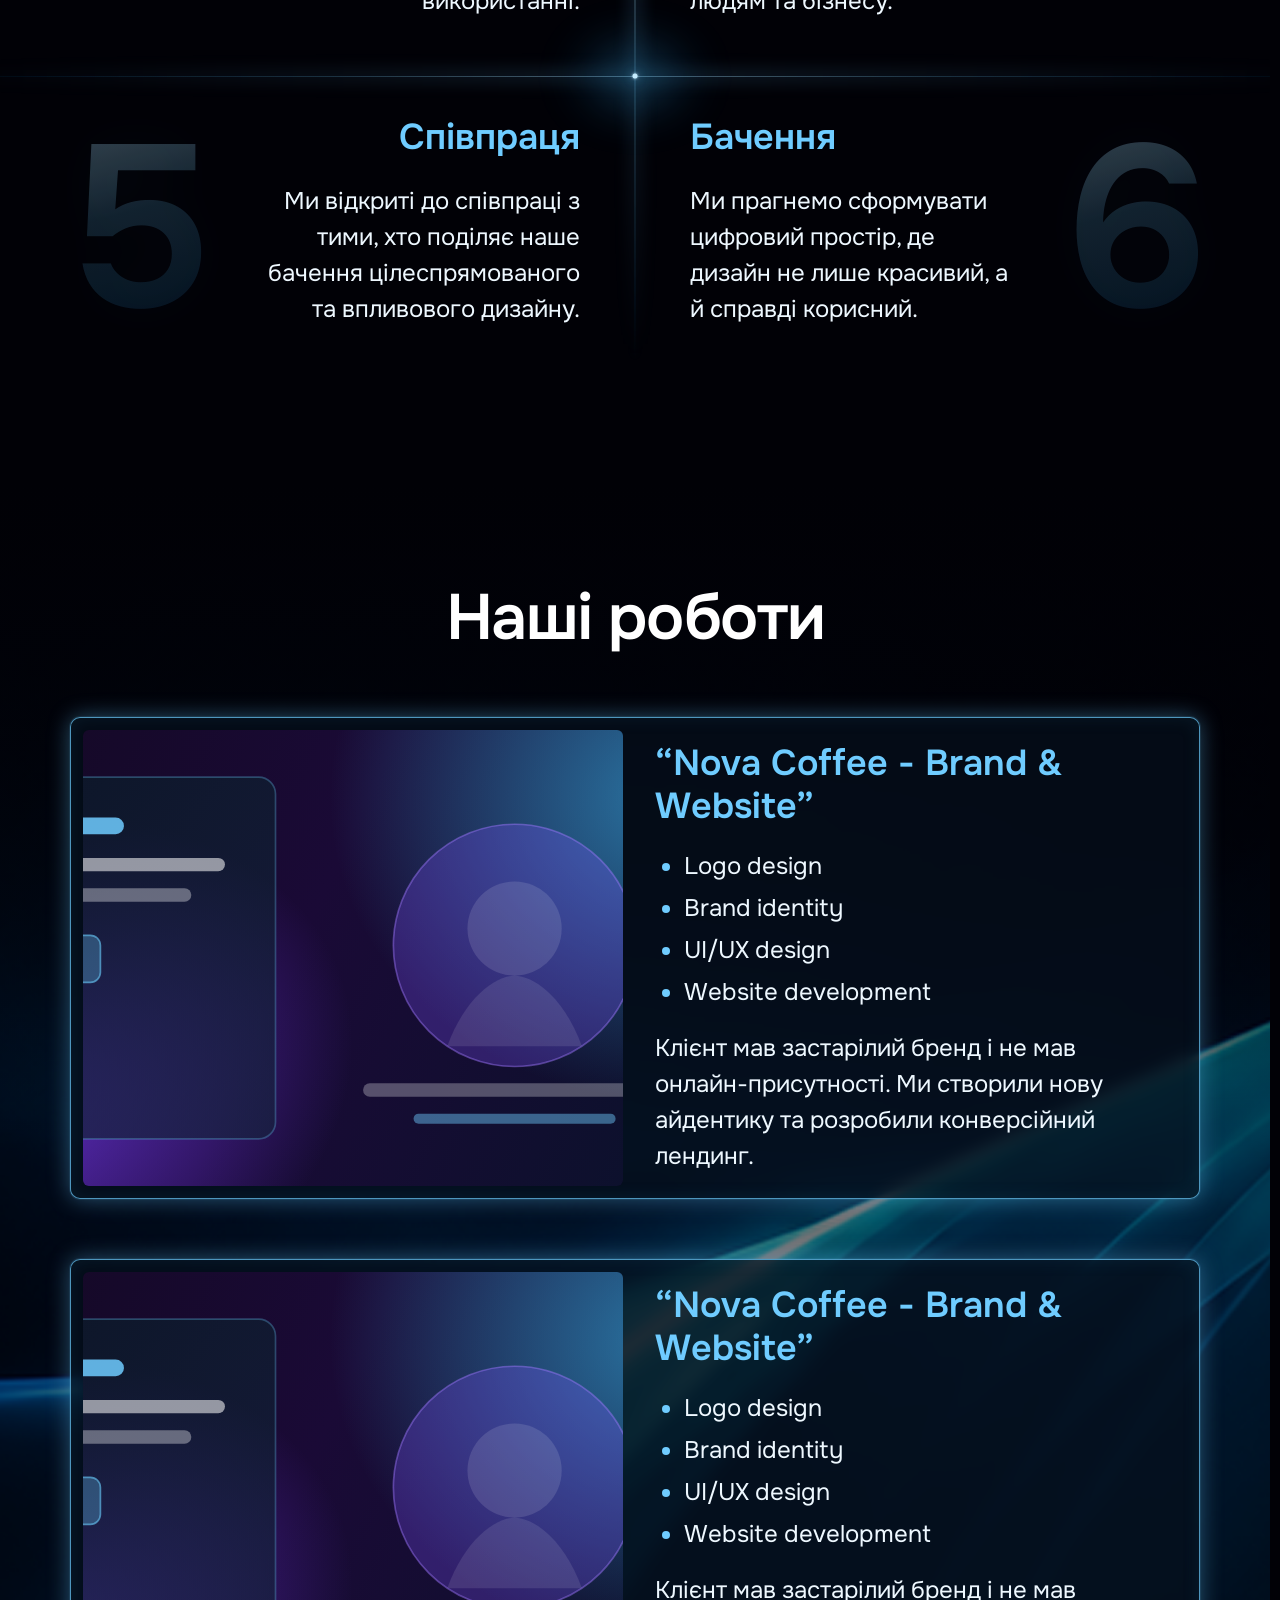
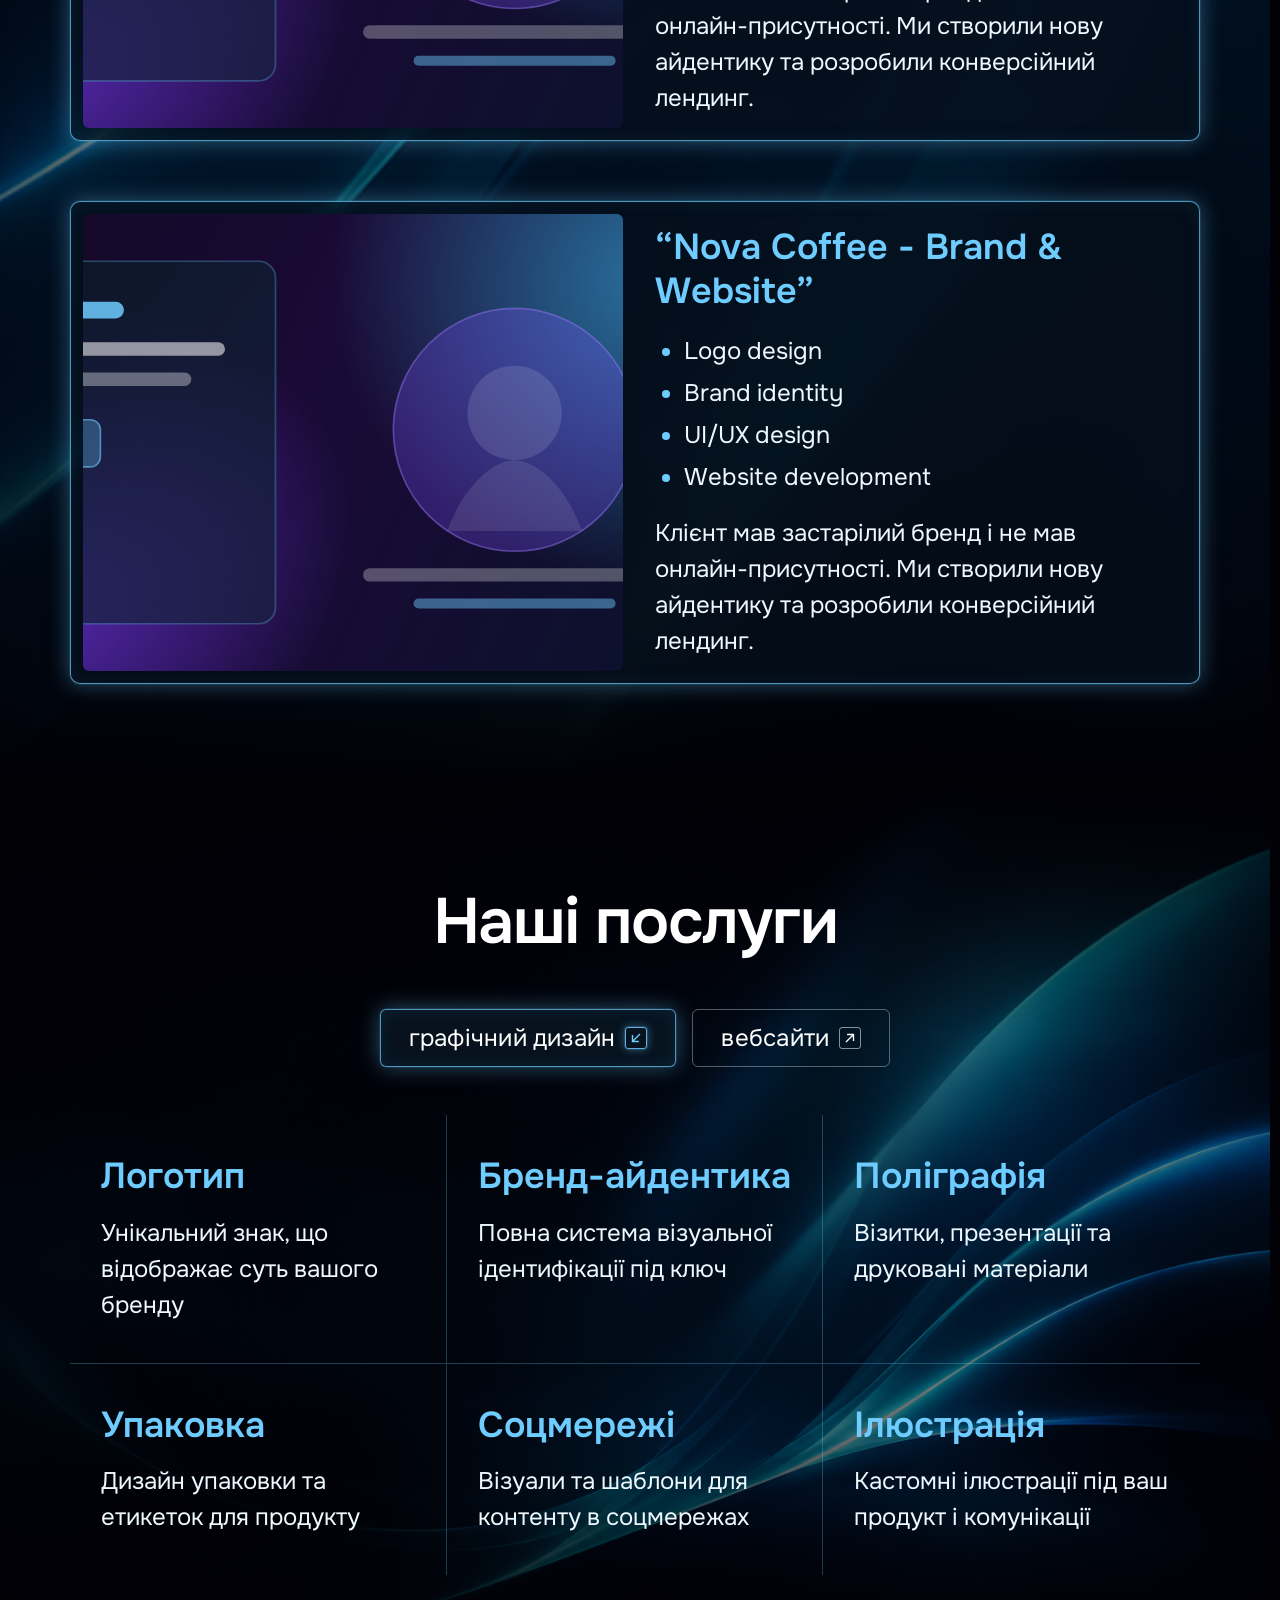
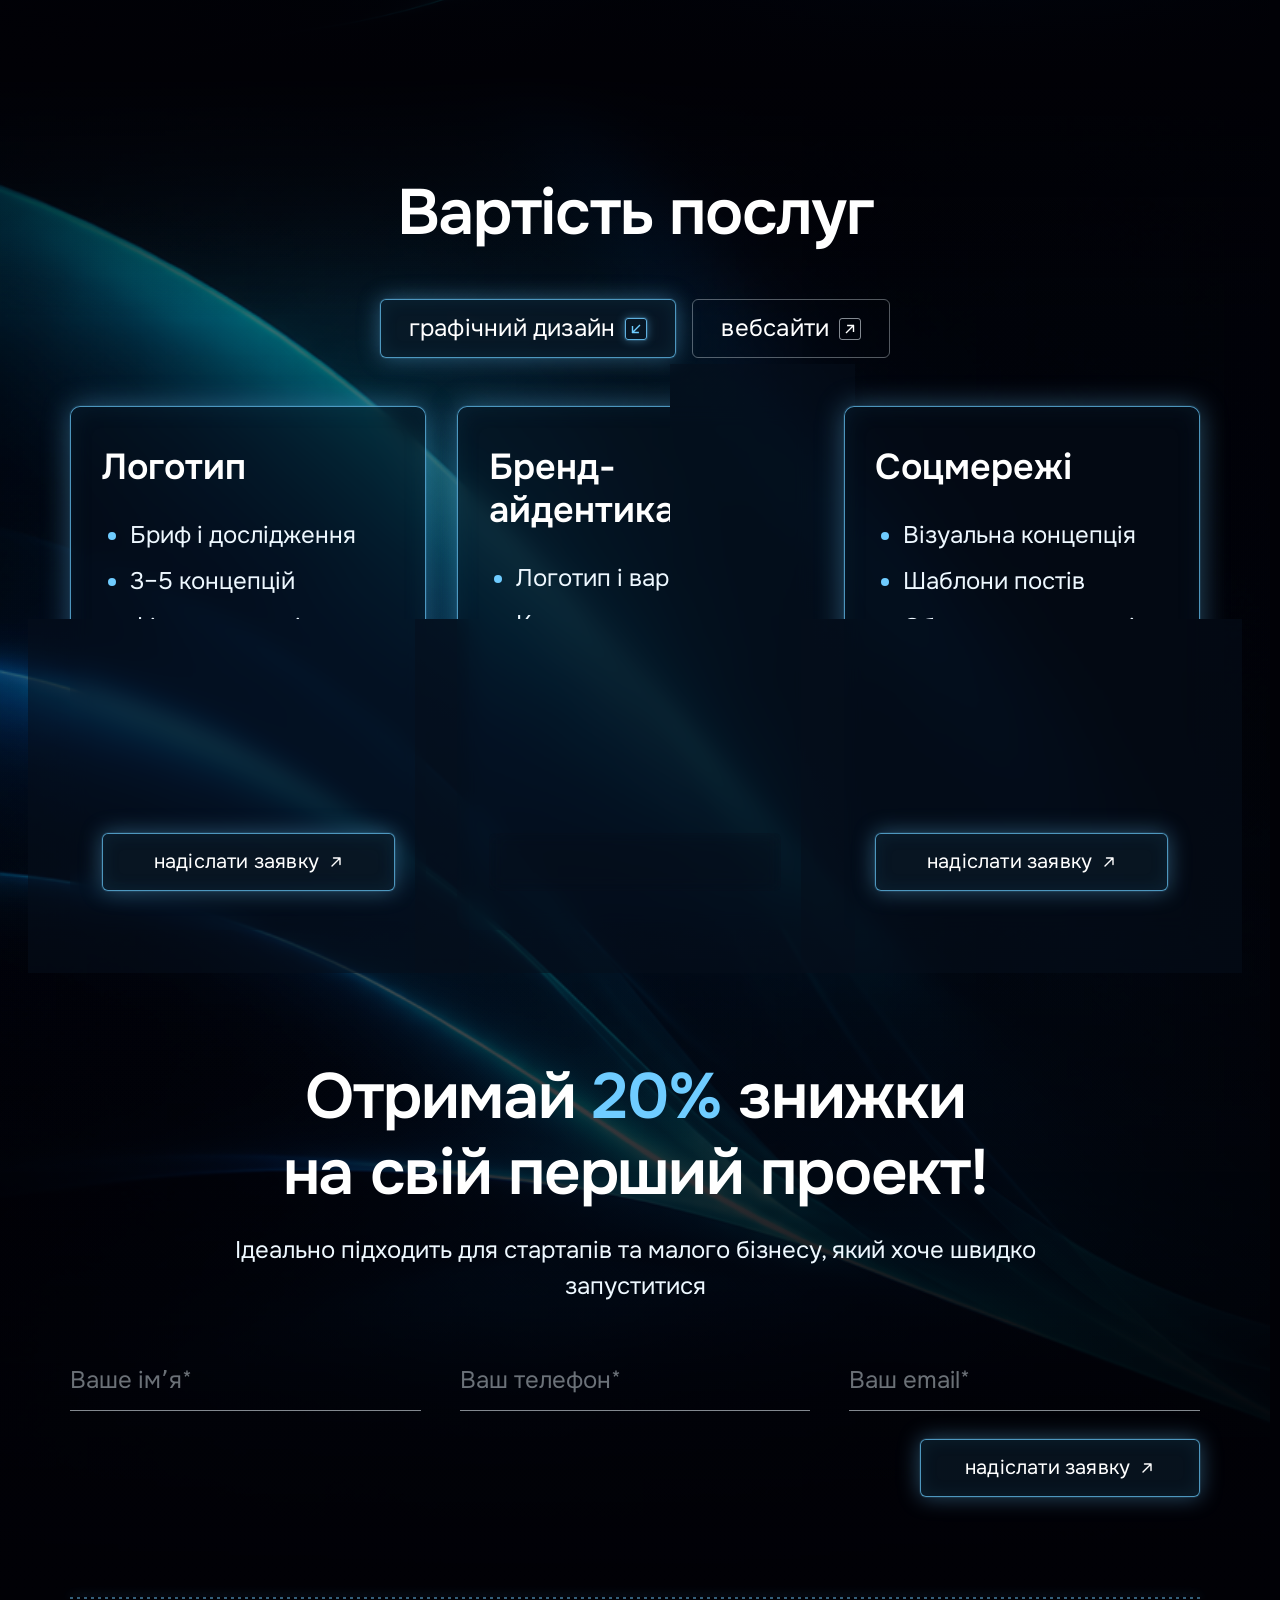
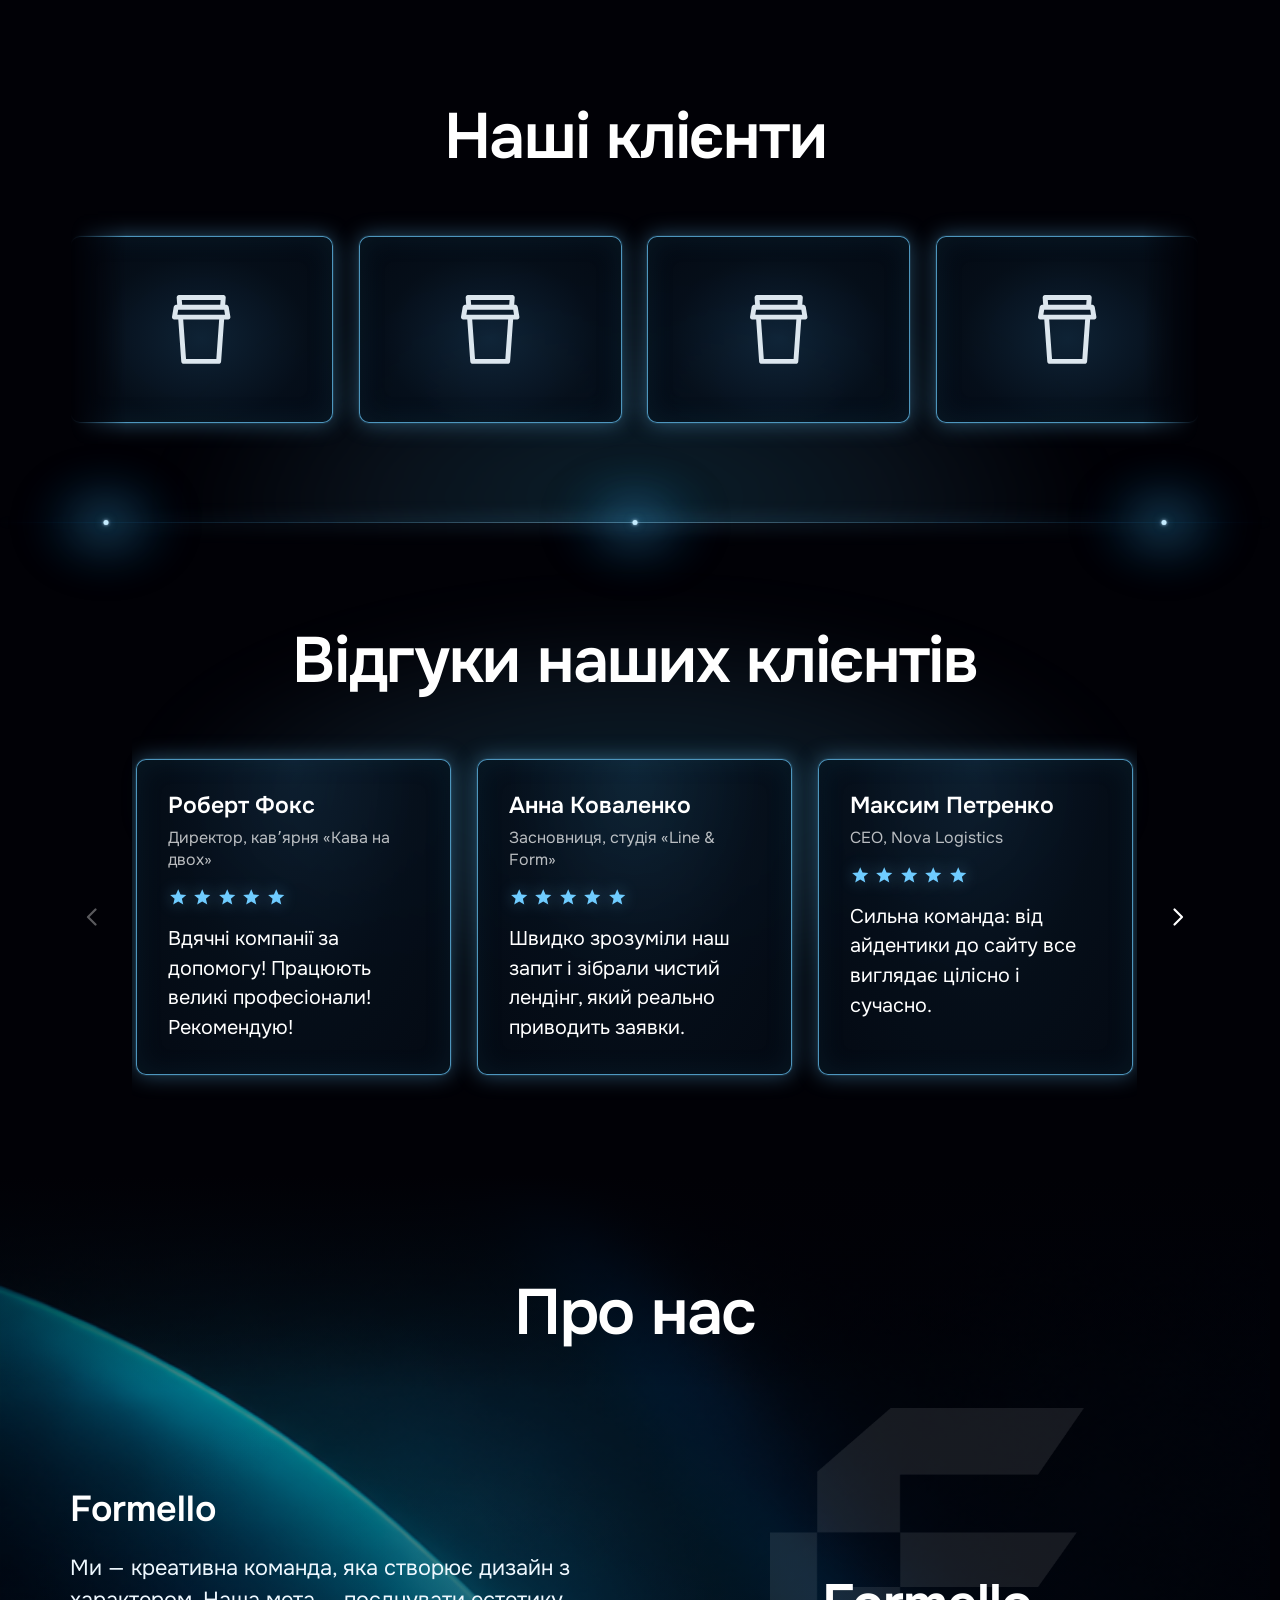
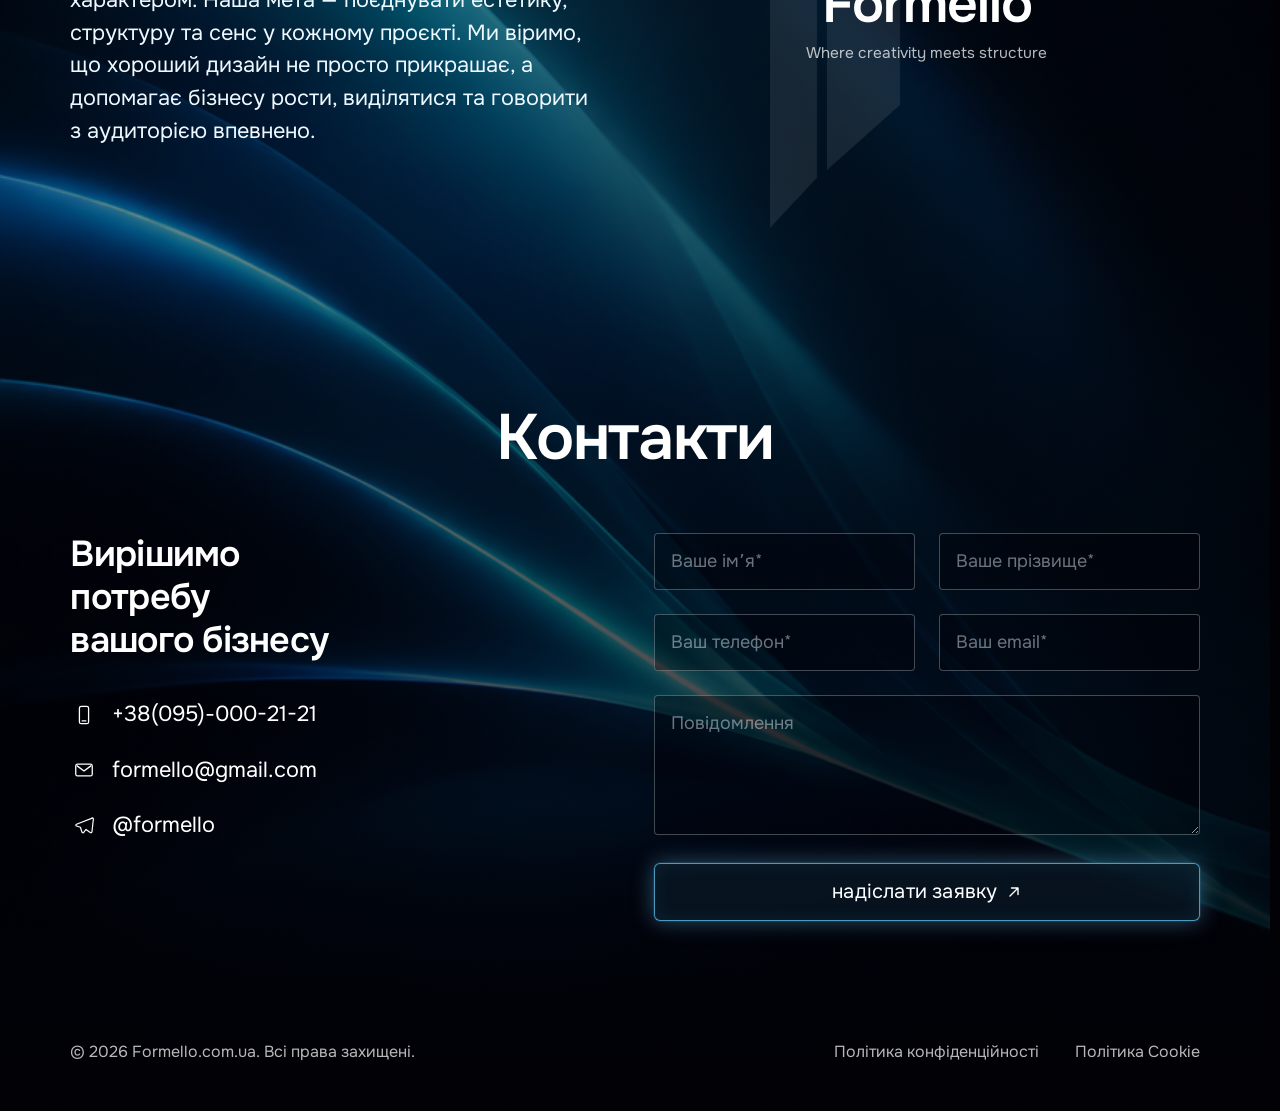
==== commit de5a97a0: "Add expandable social FABs from the chat button. Reveal WhatsApp, Telegram, Discord, and Instagram w" ====
--- a/index.html
+++ b/index.html
@@ -1469,6 +1469,96 @@
       </main>
 
       <aside class="fabs" aria-label="Швидкі дії" data-i18n-aria="fabsAria">
+        <div class="fab-social">
+          <div
+            class="fab-social__panel"
+            id="fab-social-panel"
+            data-fab-socials
+            hidden
+          >
+            <a
+              class="fab fab--social"
+              href="https://wa.me/380950002121"
+              target="_blank"
+              rel="noopener noreferrer"
+              aria-label="WhatsApp"
+              data-i18n-aria="fabWhatsApp"
+            >
+              <img
+                src="assets/social-media/whatsApp.svg"
+                width="48"
+                height="48"
+                alt=""
+                aria-hidden="true"
+              />
+            </a>
+            <a
+              class="fab fab--social"
+              href="https://t.me/formello"
+              target="_blank"
+              rel="noopener noreferrer"
+              aria-label="Telegram"
+              data-i18n-aria="fabTelegram"
+            >
+              <img
+                src="assets/social-media/telegram.svg"
+                width="48"
+                height="48"
+                alt=""
+                aria-hidden="true"
+              />
+            </a>
+            <a
+              class="fab fab--social"
+              href="https://discord.com/"
+              target="_blank"
+              rel="noopener noreferrer"
+              aria-label="Discord"
+              data-i18n-aria="fabDiscord"
+            >
+              <img
+                src="assets/social-media/discord.svg"
+                width="48"
+                height="48"
+                alt=""
+                aria-hidden="true"
+              />
+            </a>
+            <a
+              class="fab fab--social"
+              href="https://www.instagram.com/"
+              target="_blank"
+              rel="noopener noreferrer"
+              aria-label="Instagram"
+              data-i18n-aria="fabInstagram"
+            >
+              <img
+                src="assets/social-media/instagram.svg"
+                width="48"
+                height="48"
+                alt=""
+                aria-hidden="true"
+              />
+            </a>
+          </div>
+          <button
+            class="fab"
+            type="button"
+            aria-label="Чат"
+            data-i18n-aria="fabChat"
+            data-fab-chat
+            aria-expanded="false"
+            aria-controls="fab-social-panel"
+          >
+            <img
+              src="assets/hero/fab-message.svg"
+              width="56"
+              height="56"
+              alt=""
+              aria-hidden="true"
+            />
+          </button>
+        </div>
         <a class="fab" href="#top" aria-label="Вгору" data-i18n-aria="fabTop">
           <img
             src="assets/hero/fab-up.svg"
@@ -1478,15 +1568,6 @@
             aria-hidden="true"
           />
         </a>
-        <button class="fab" type="button" aria-label="Чат" data-i18n-aria="fabChat">
-          <img
-            src="assets/hero/fab-message.svg"
-            width="56"
-            height="56"
-            alt=""
-            aria-hidden="true"
-          />
-        </button>
       </aside>
     </div>
 
--- a/styles.css
+++ b/styles.css
@@ -8,6 +8,7 @@
   --cta-fill: rgba(10, 26, 40, 0.72);
   --cta-border: rgba(91, 174, 219, 0.85);
   --cta-glow: rgba(91, 174, 219, 0.45);
+  --fab-circle: rgba(1, 54, 94, 0.5);
   --number: rgba(91, 174, 219, 0.22);
   --container: 1200px;
   --pad-x: clamp(20px, 5.5vw, 120px);
@@ -2647,7 +2648,101 @@
   opacity: 0.92;
 }
 
+.fab-social {
+  display: flex;
+  flex-direction: column;
+  align-items: center;
+  gap: 4px;
+}
+
+.fab-social__panel {
+  display: flex;
+  flex-direction: column;
+  align-items: center;
+  gap: 4px;
+}
+
+.fab-social__panel[hidden] {
+  display: none;
+}
+
+.fab--social {
+  width: 56px;
+  height: 56px;
+  border-radius: 50%;
+  background: var(--fab-circle);
+  opacity: 0;
+  transform: translateY(4px);
+  pointer-events: none;
+  transition:
+    opacity 0.22s ease,
+    transform 0.22s ease;
+}
+
+.fab.fab--social img {
+  width: 50%;
+  height: 50%;
+  object-fit: contain;
+}
+
+.fab-social.is-open .fab--social {
+  opacity: 1;
+  transform: translateY(0);
+  pointer-events: auto;
+}
+
+.fab-social.is-open .fab--social:nth-child(1) {
+  transition-delay: 0ms;
+}
+
+.fab-social.is-open .fab--social:nth-child(2) {
+  transition-delay: 40ms;
+}
+
+.fab-social.is-open .fab--social:nth-child(3) {
+  transition-delay: 80ms;
+}
+
+.fab-social.is-open .fab--social:nth-child(4) {
+  transition-delay: 120ms;
+}
+
+.fab-social.is-closing .fab--social:nth-child(1) {
+  transition-delay: 120ms;
+}
+
+.fab-social.is-closing .fab--social:nth-child(2) {
+  transition-delay: 80ms;
+}
+
+.fab-social.is-closing .fab--social:nth-child(3) {
+  transition-delay: 40ms;
+}
+
+.fab-social.is-closing .fab--social:nth-child(4) {
+  transition-delay: 0ms;
+}
+
+.fab-social.is-open .fab[data-fab-chat] {
+  opacity: 1;
+}
+
 /* ——— Motion ——— */
+/* Scroll reveal — same language as fade-up (opacity + translateY, ease) */
+[data-reveal] {
+  opacity: 0;
+  transform: translateY(18px);
+  transition:
+    opacity 0.55s ease,
+    transform 0.55s ease;
+  transition-delay: var(--reveal-delay, 0ms);
+}
+
+[data-reveal].is-inview {
+  opacity: 1;
+  transform: translateY(0);
+}
+
 @keyframes fade-up {
   from {
     opacity: 0;
@@ -2692,6 +2787,12 @@
   .cta,
   .mission__mark {
     animation: none;
+  }
+
+  [data-reveal] {
+    opacity: 1;
+    transform: none;
+    transition: none;
   }
 
   [data-i18n],
@@ -2723,7 +2824,8 @@
   .contact__field input,
   .contact__field textarea,
   .contact__link,
-  .site-footer__links a {
+  .site-footer__links a,
+  .fab--social {
     transition: none;
   }
 
@@ -2838,6 +2940,11 @@
   .fab img {
     width: 52px;
     height: 52px;
+  }
+
+  .fab.fab--social img {
+    width: 50%;
+    height: 50%;
   }
 }
 
@@ -3338,6 +3445,14 @@
     gap: 2px;
   }
 
+  .fab-social {
+    gap: 2px;
+  }
+
+  .fab-social__panel {
+    gap: 2px;
+  }
+
   .fab {
     width: 44px;
     height: 44px;
@@ -3346,6 +3461,11 @@
   .fab img {
     width: 44px;
     height: 44px;
+  }
+
+  .fab.fab--social img {
+    width: 50%;
+    height: 50%;
   }
 }
 
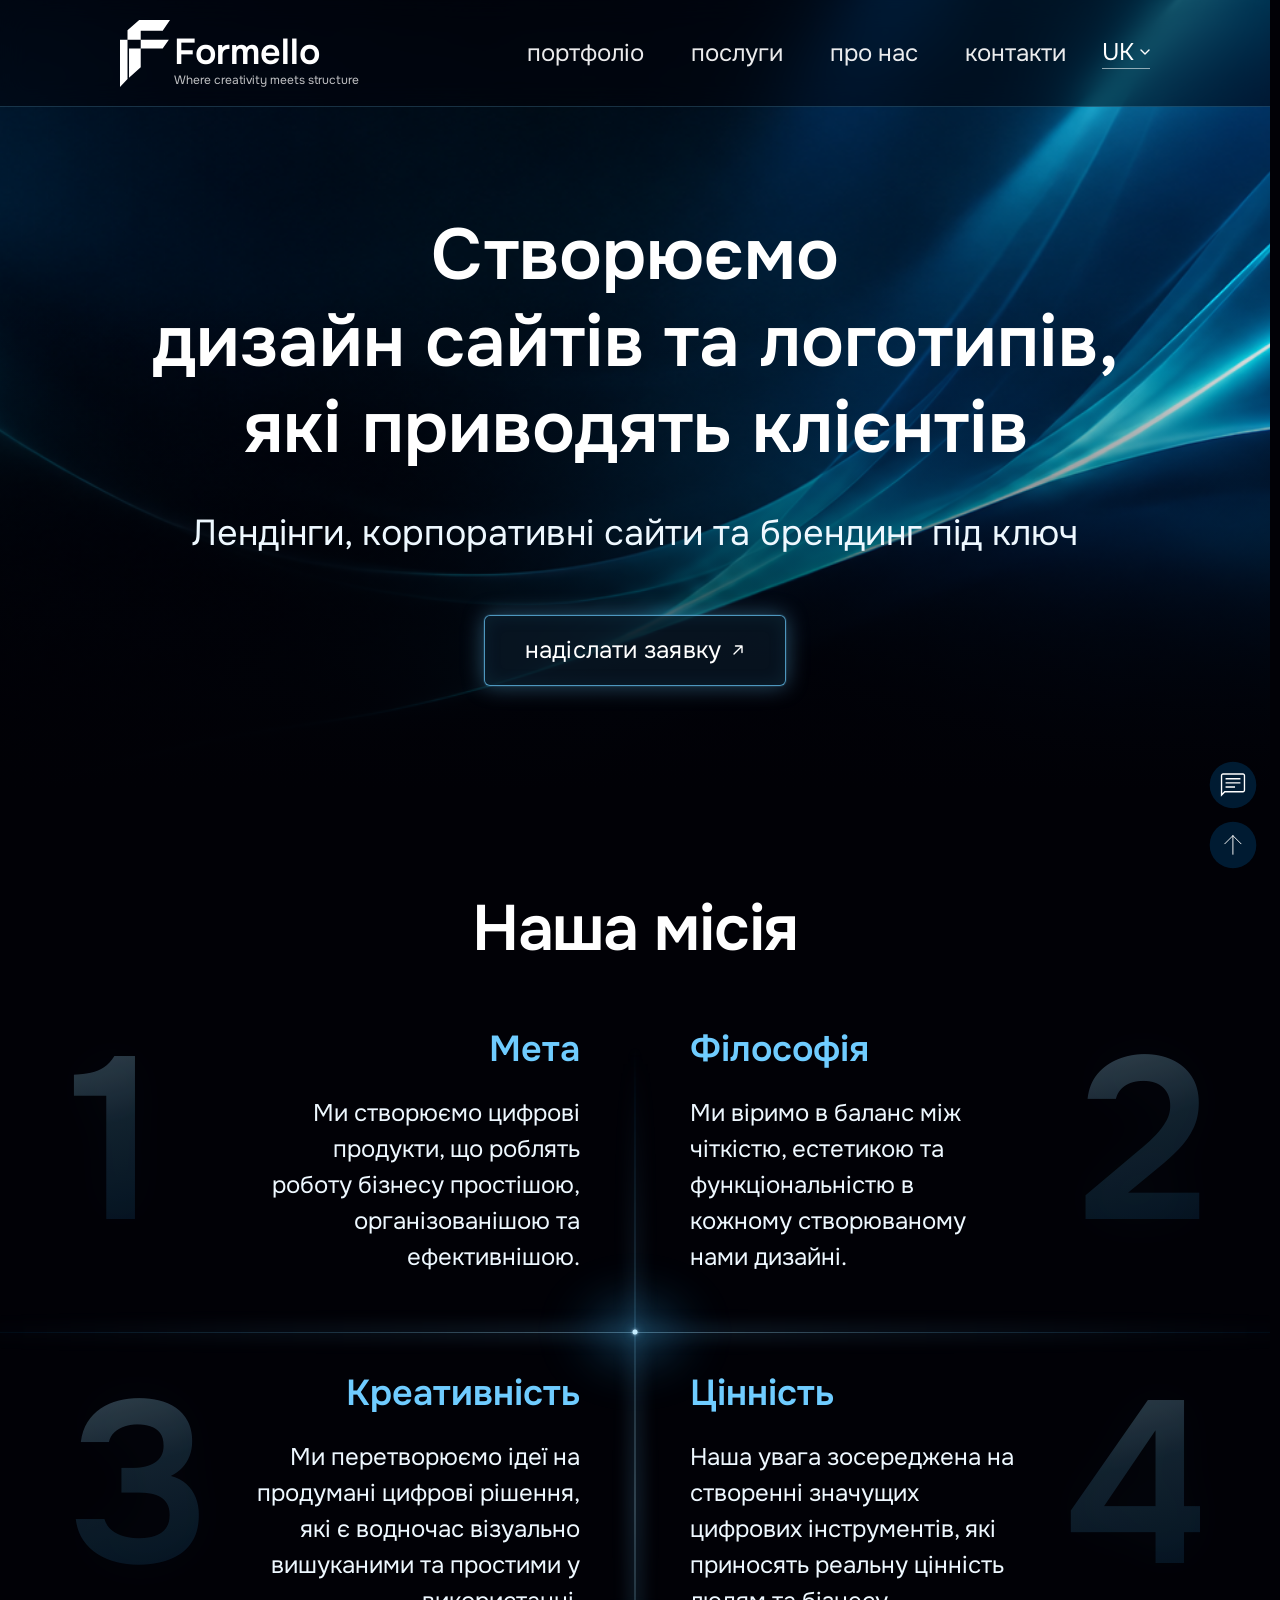
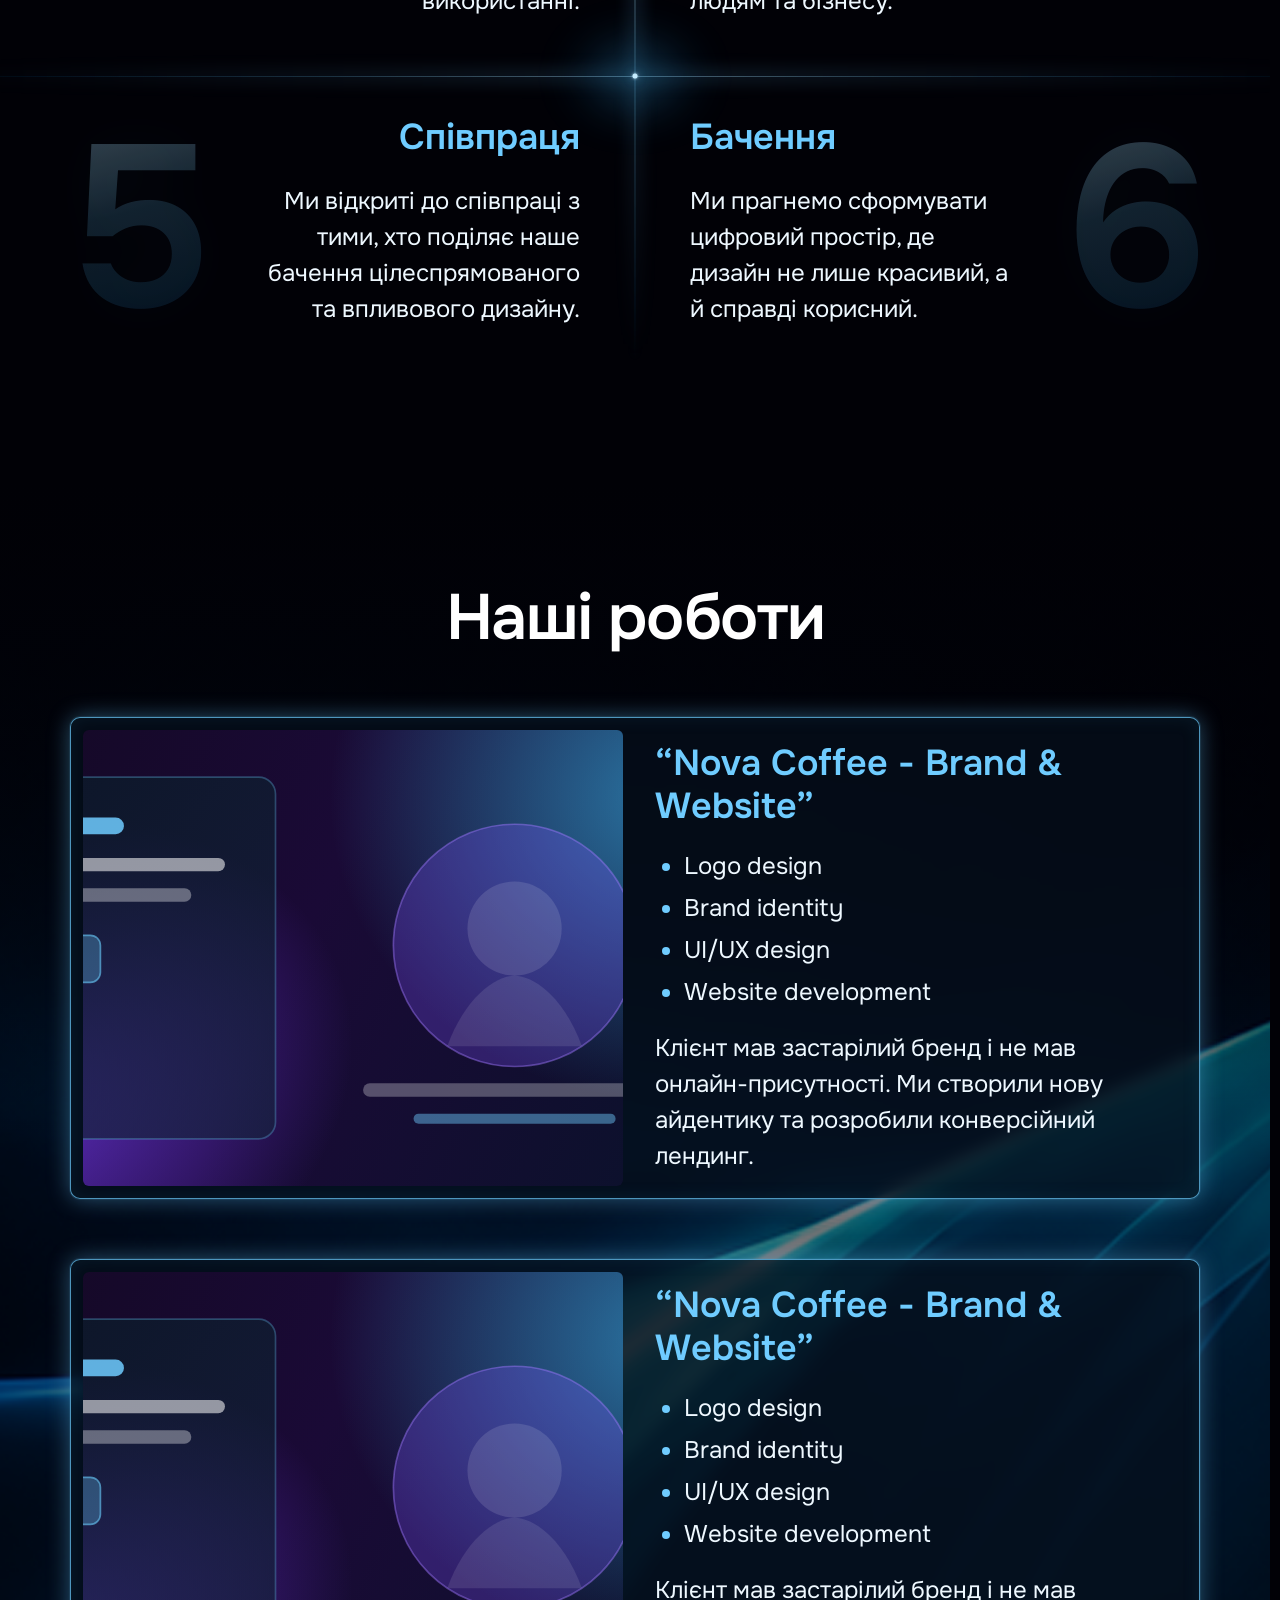
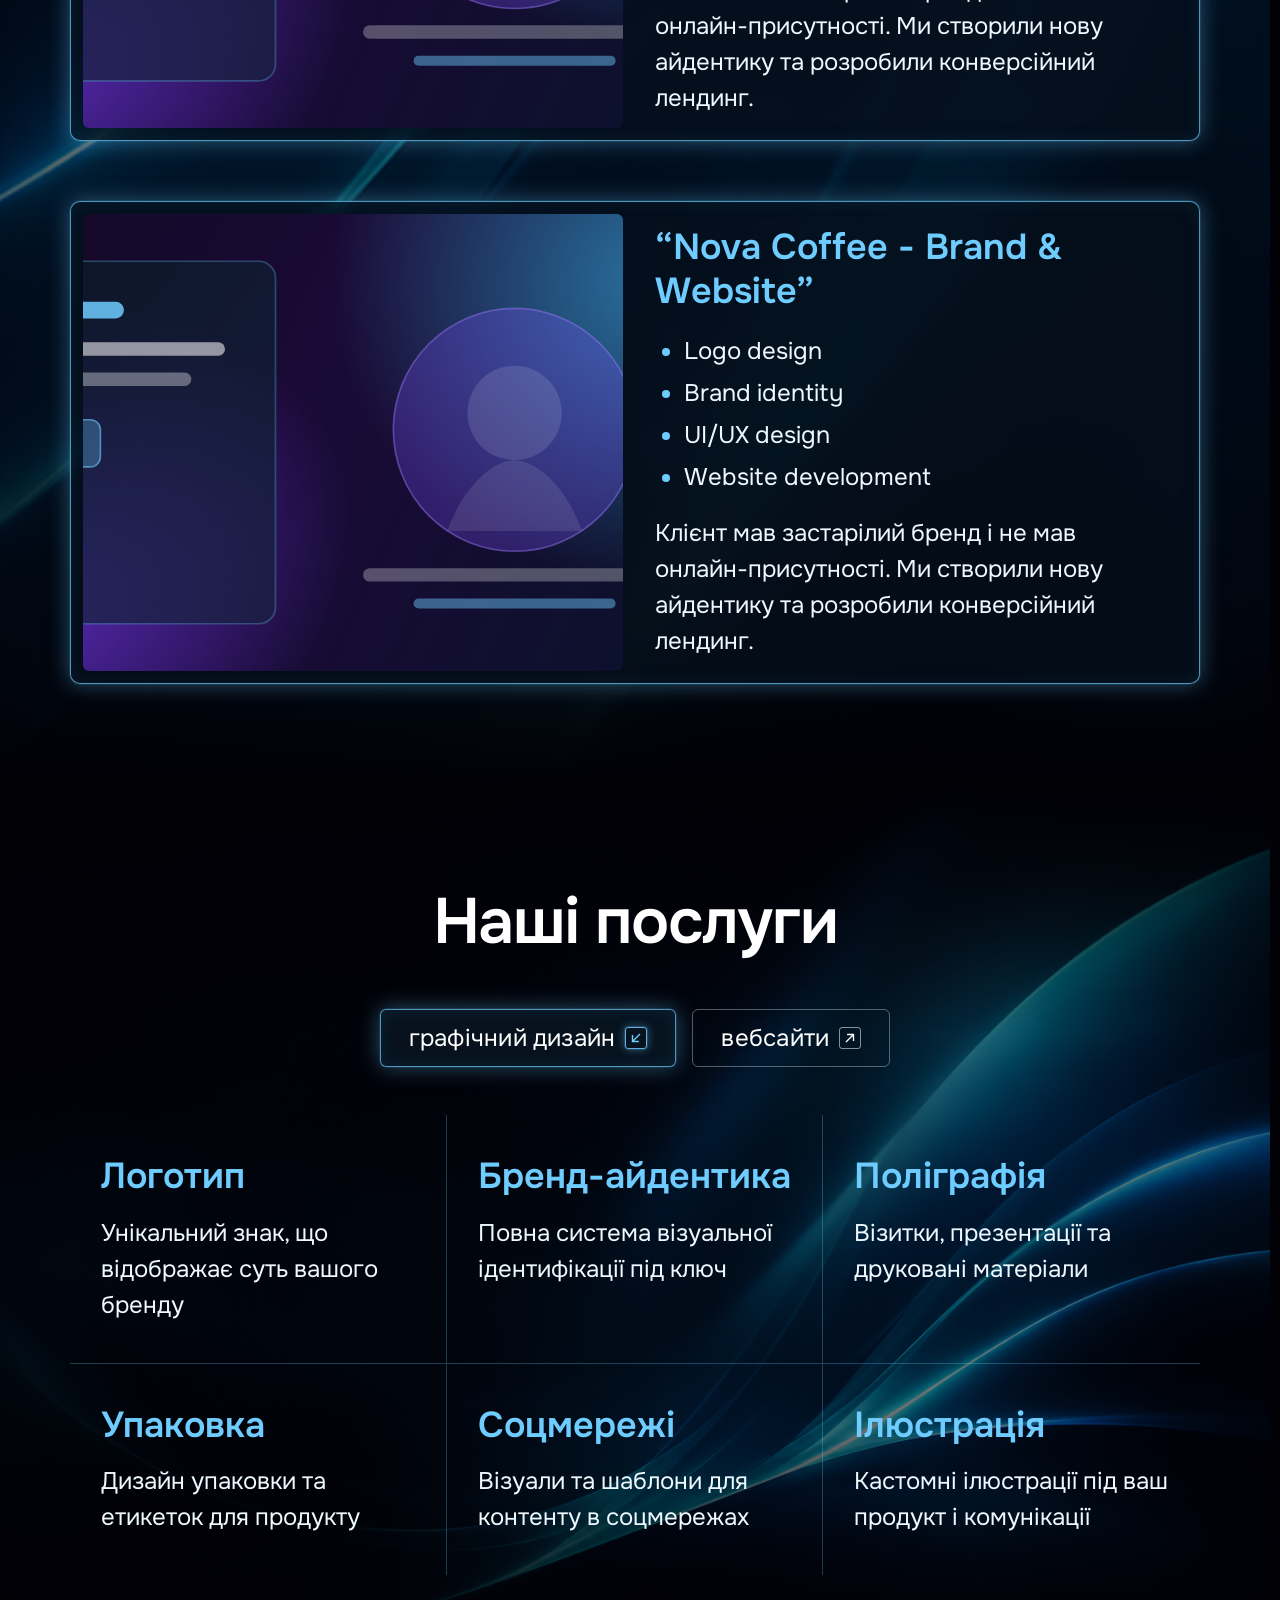
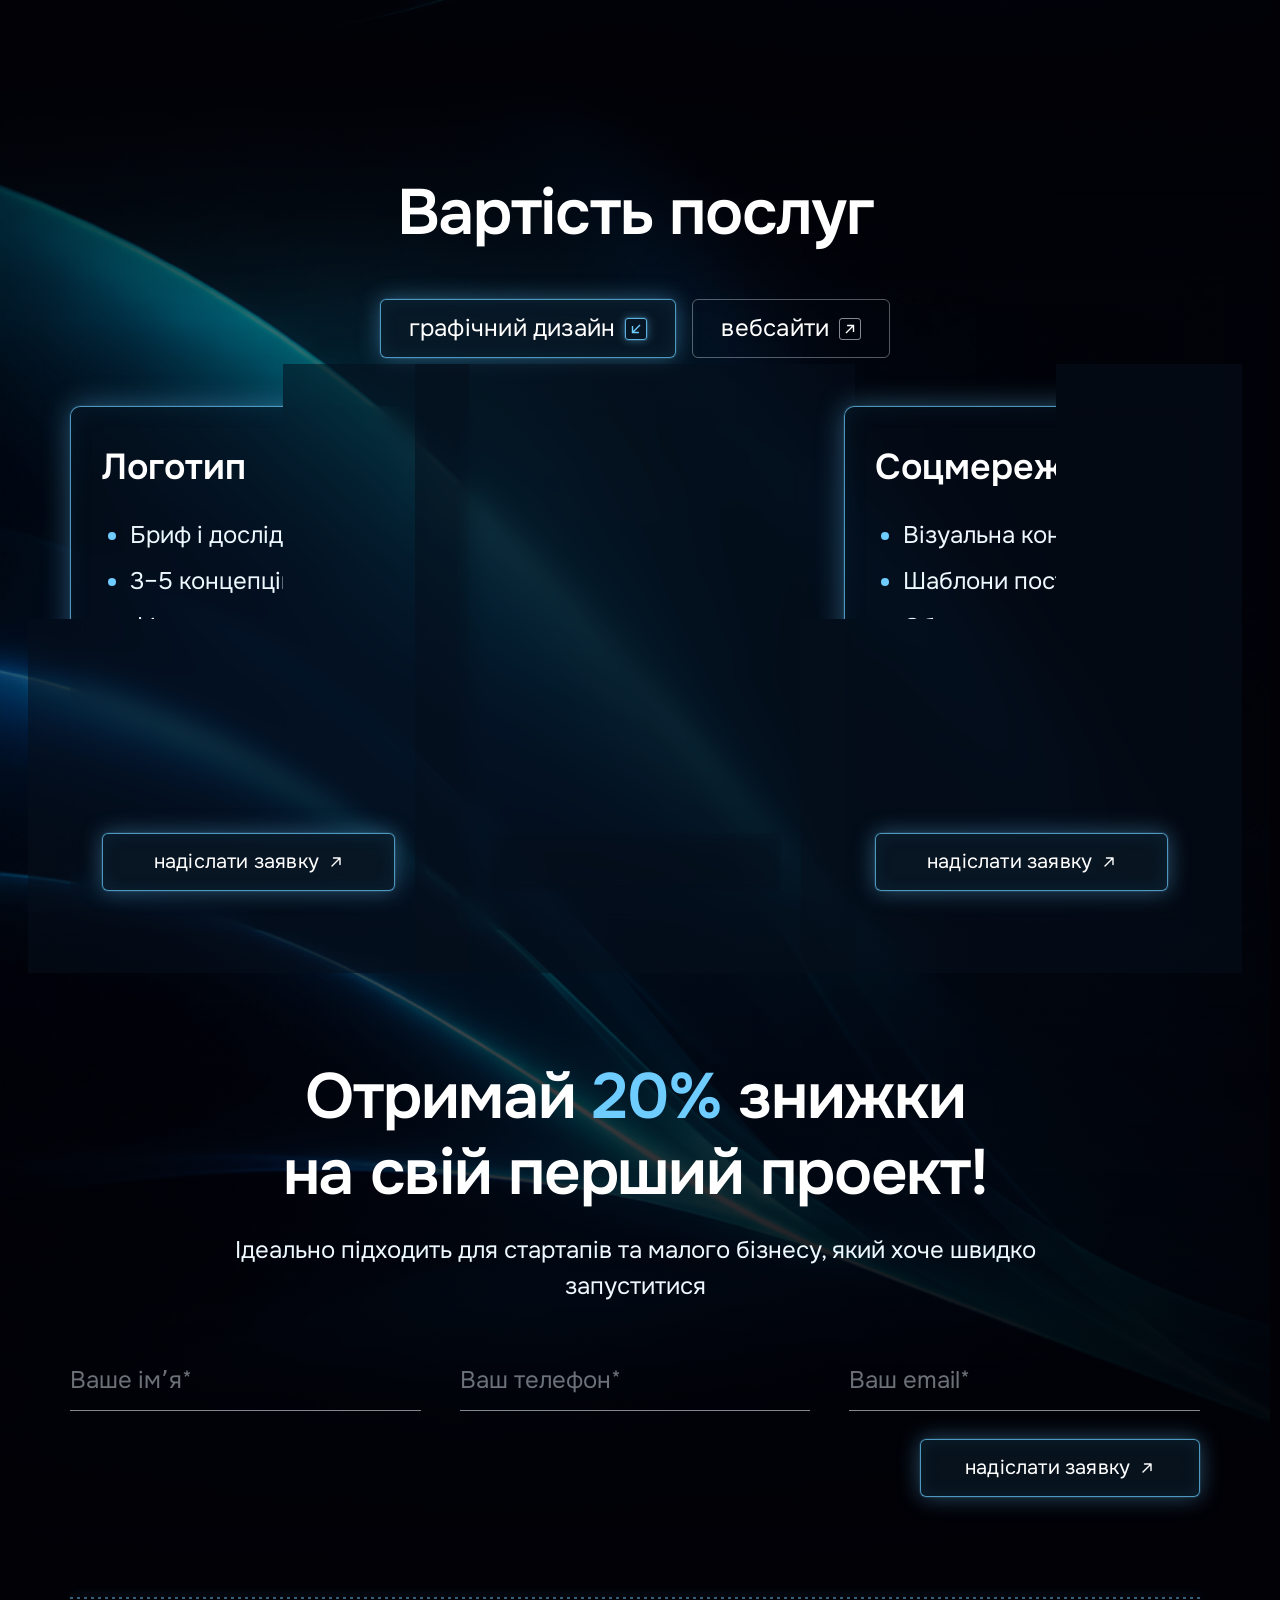
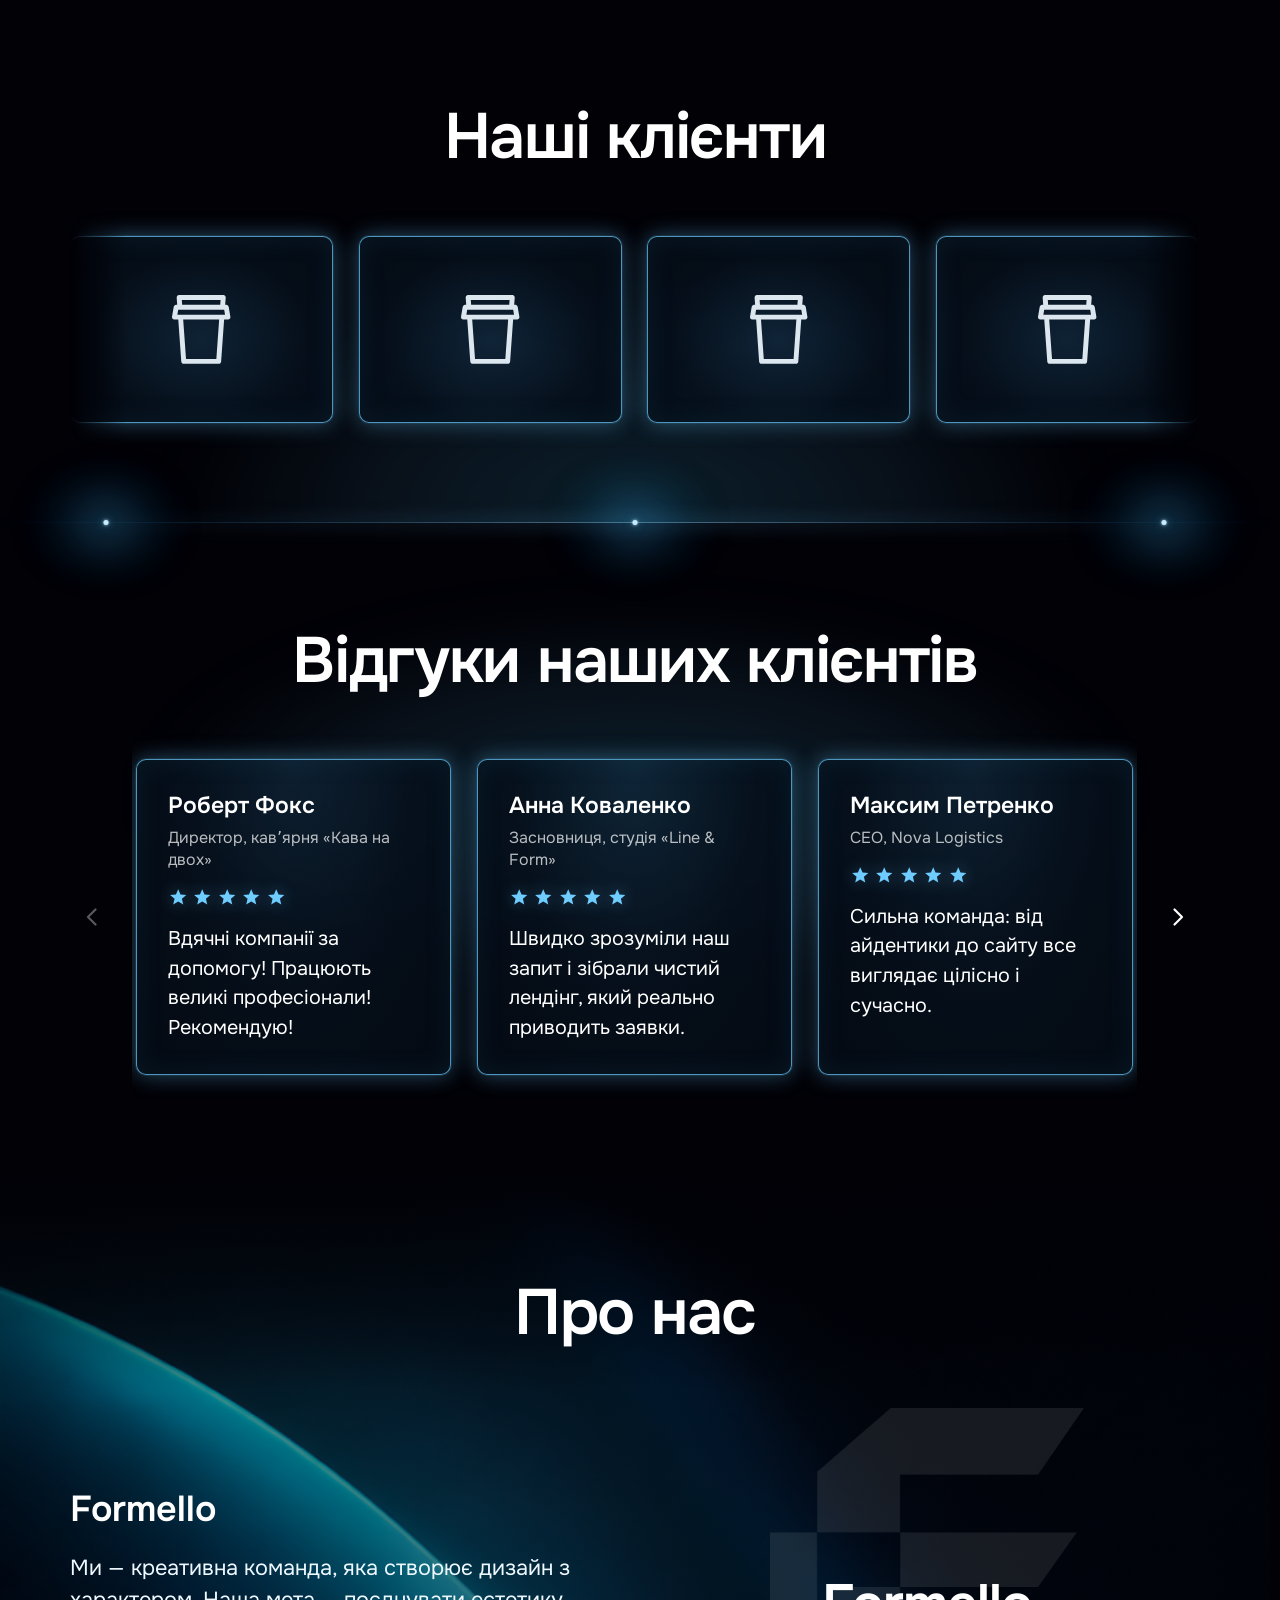
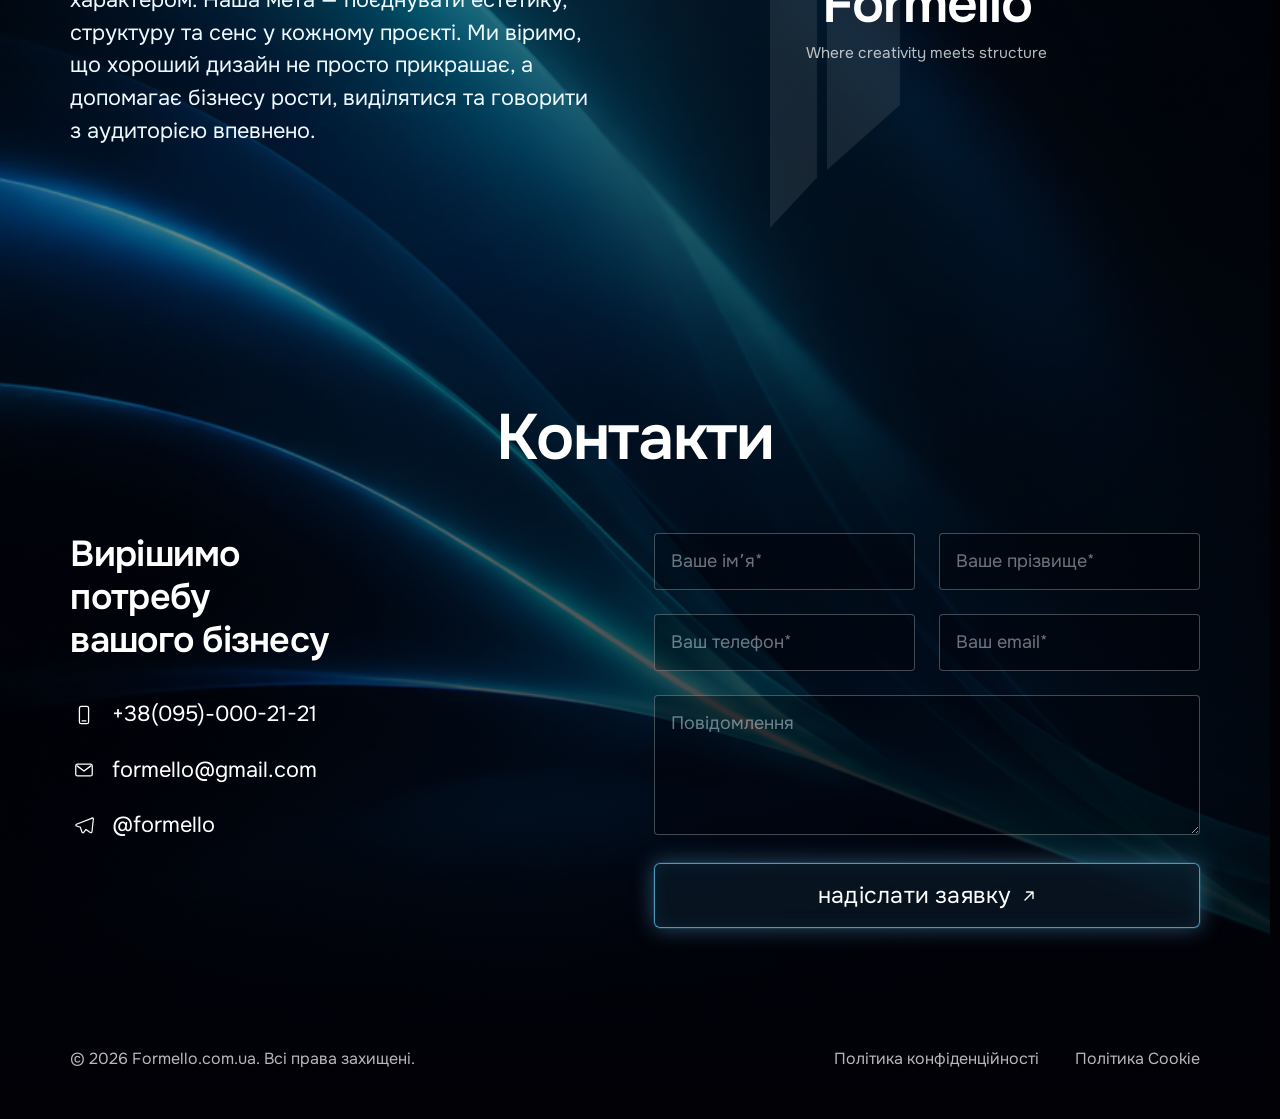
==== commit 7354da7b: "Align social FAB icons with chat and back-to-top buttons. Use matching circle SVG chrome and icon sc" ====
--- a/index.html
+++ b/index.html
@@ -1485,9 +1485,9 @@
               data-i18n-aria="fabWhatsApp"
             >
               <img
-                src="assets/social-media/whatsApp.svg"
-                width="48"
-                height="48"
+                src="assets/social-media/fab-whatsapp.svg"
+                width="56"
+                height="56"
                 alt=""
                 aria-hidden="true"
               />
@@ -1501,9 +1501,9 @@
               data-i18n-aria="fabTelegram"
             >
               <img
-                src="assets/social-media/telegram.svg"
-                width="48"
-                height="48"
+                src="assets/social-media/fab-telegram.svg"
+                width="56"
+                height="56"
                 alt=""
                 aria-hidden="true"
               />
@@ -1517,9 +1517,9 @@
               data-i18n-aria="fabDiscord"
             >
               <img
-                src="assets/social-media/discord.svg"
-                width="48"
-                height="48"
+                src="assets/social-media/fab-discord.svg"
+                width="56"
+                height="56"
                 alt=""
                 aria-hidden="true"
               />
@@ -1533,9 +1533,9 @@
               data-i18n-aria="fabInstagram"
             >
               <img
-                src="assets/social-media/instagram.svg"
-                width="48"
-                height="48"
+                src="assets/social-media/fab-instagram.svg"
+                width="56"
+                height="56"
                 alt=""
                 aria-hidden="true"
               />
--- a/styles.css
+++ b/styles.css
@@ -8,7 +8,6 @@
   --cta-fill: rgba(10, 26, 40, 0.72);
   --cta-border: rgba(91, 174, 219, 0.85);
   --cta-glow: rgba(91, 174, 219, 0.45);
-  --fab-circle: rgba(1, 54, 94, 0.5);
   --number: rgba(91, 174, 219, 0.22);
   --container: 1200px;
   --pad-x: clamp(20px, 5.5vw, 120px);
@@ -2529,8 +2528,9 @@
 
 .contact__cta {
   width: 100%;
-  padding: 16px 28px;
-  font-size: clamp(15px, 1.6vw, 20px);
+  min-height: 56px;
+  padding: 18px 36px;
+  font-size: clamp(16px, 1.8vw, var(--fs-btn));
 }
 
 .contact__success {
@@ -2667,22 +2667,12 @@
 }
 
 .fab--social {
-  width: 56px;
-  height: 56px;
-  border-radius: 50%;
-  background: var(--fab-circle);
   opacity: 0;
   transform: translateY(4px);
   pointer-events: none;
   transition:
     opacity 0.22s ease,
     transform 0.22s ease;
-}
-
-.fab.fab--social img {
-  width: 50%;
-  height: 50%;
-  object-fit: contain;
 }
 
 .fab-social.is-open .fab--social {
@@ -2941,11 +2931,6 @@
     width: 52px;
     height: 52px;
   }
-
-  .fab.fab--social img {
-    width: 50%;
-    height: 50%;
-  }
 }
 
 @media (max-width: 960px) {
@@ -3462,11 +3447,6 @@
     width: 44px;
     height: 44px;
   }
-
-  .fab.fab--social img {
-    width: 50%;
-    height: 50%;
-  }
 }
 
 @media (max-width: 720px) and (prefers-reduced-motion: reduce) {
